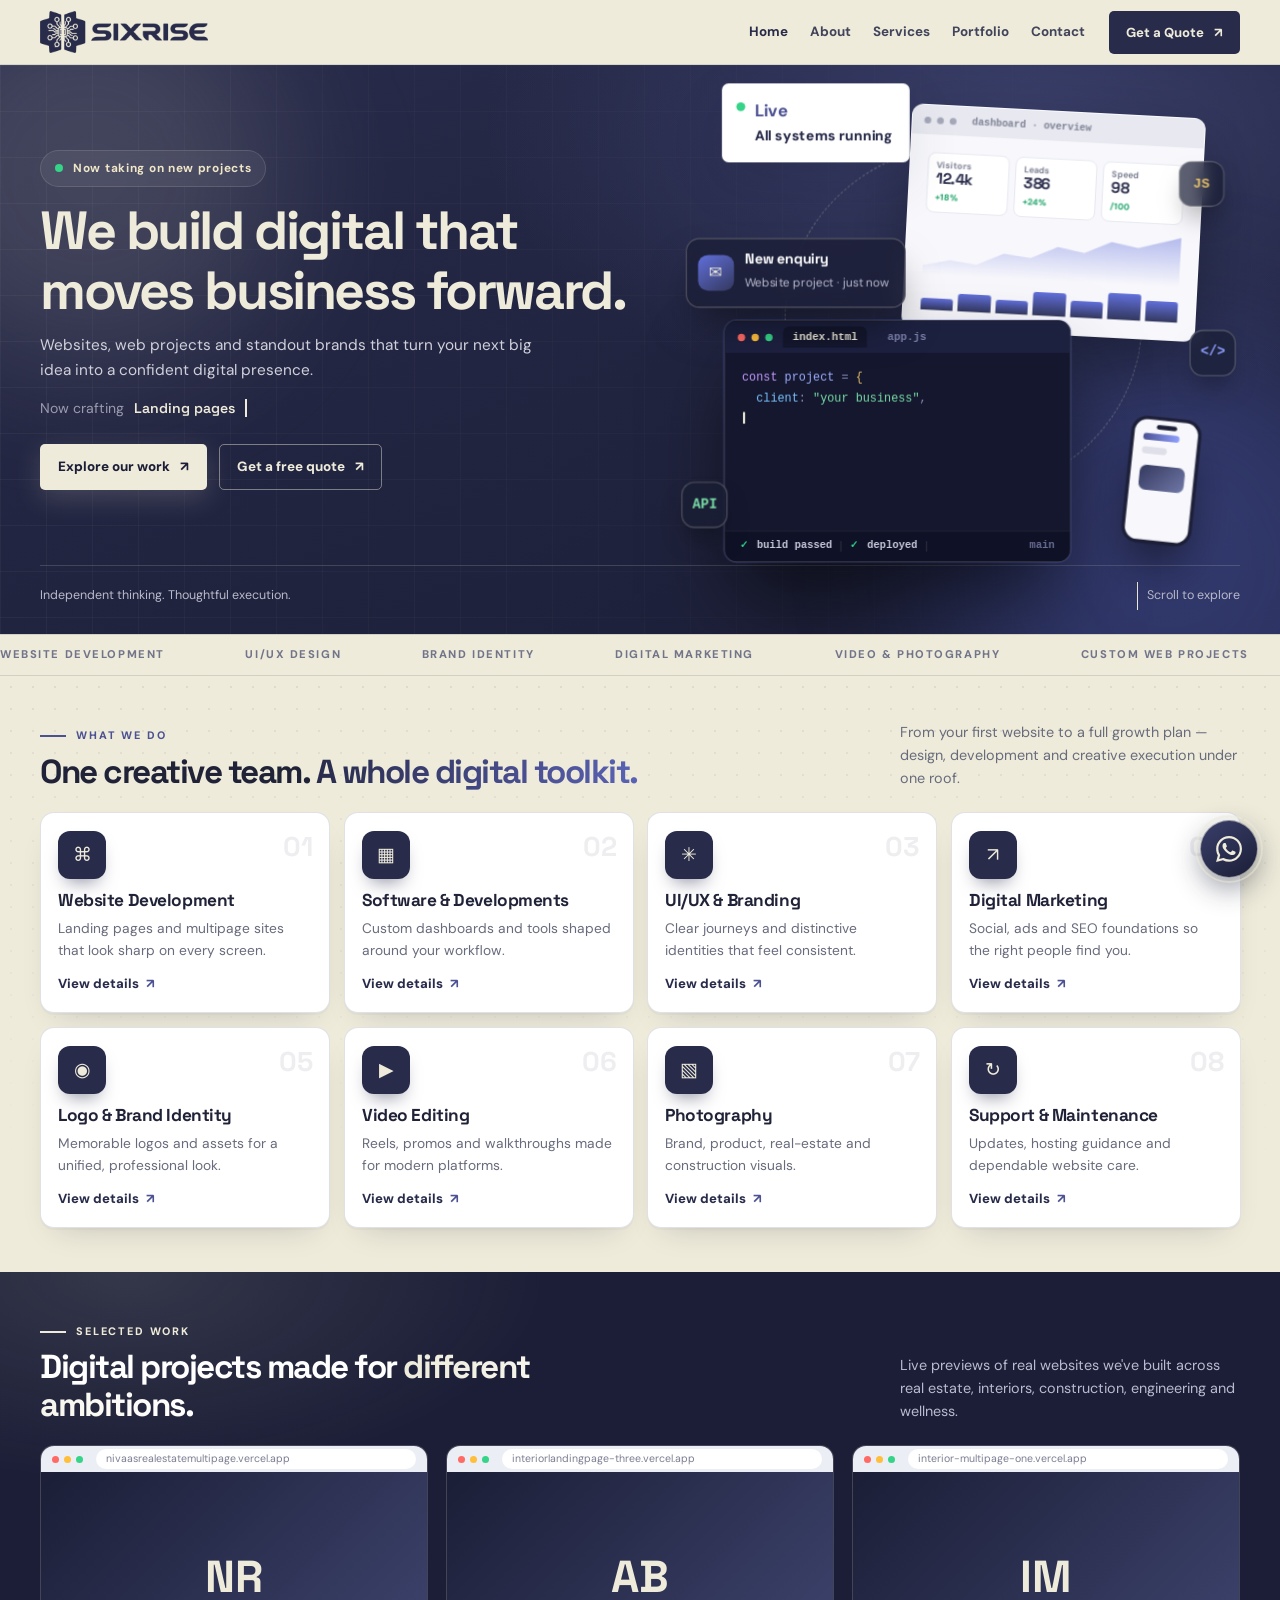
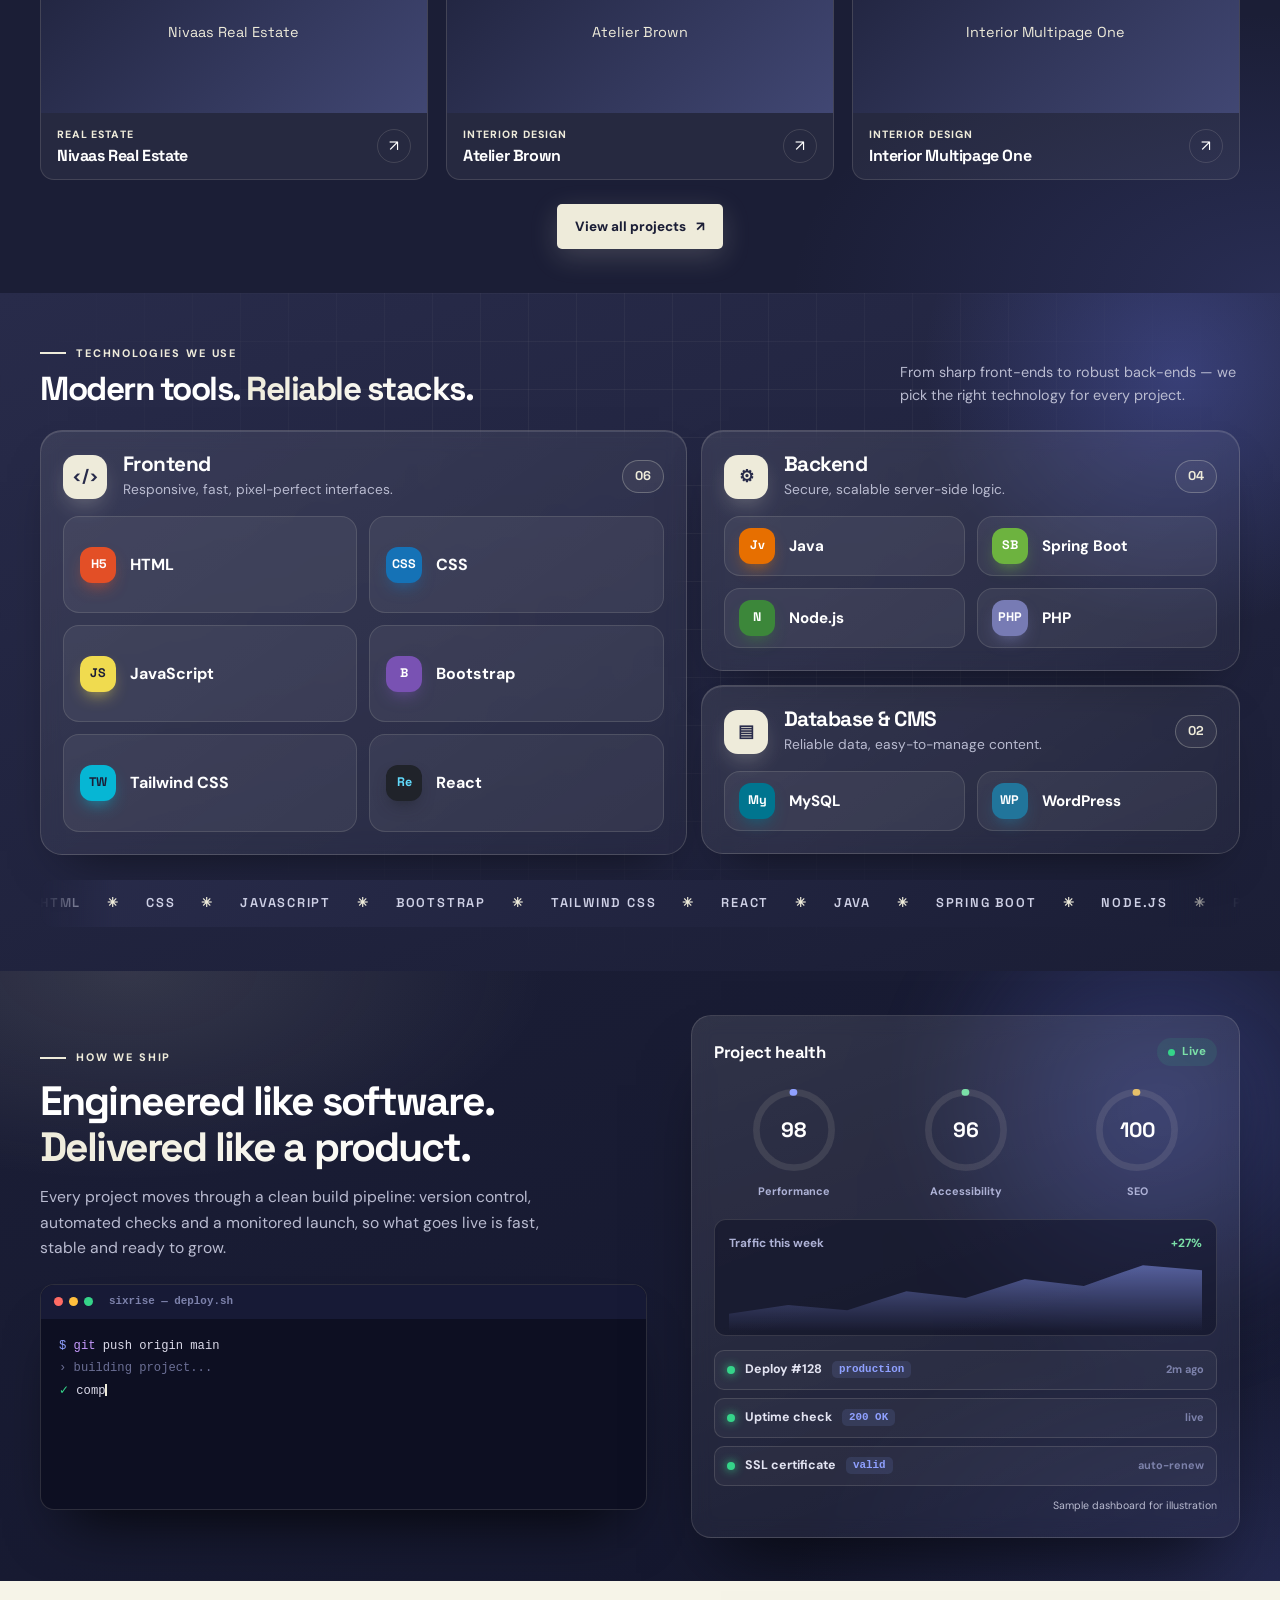
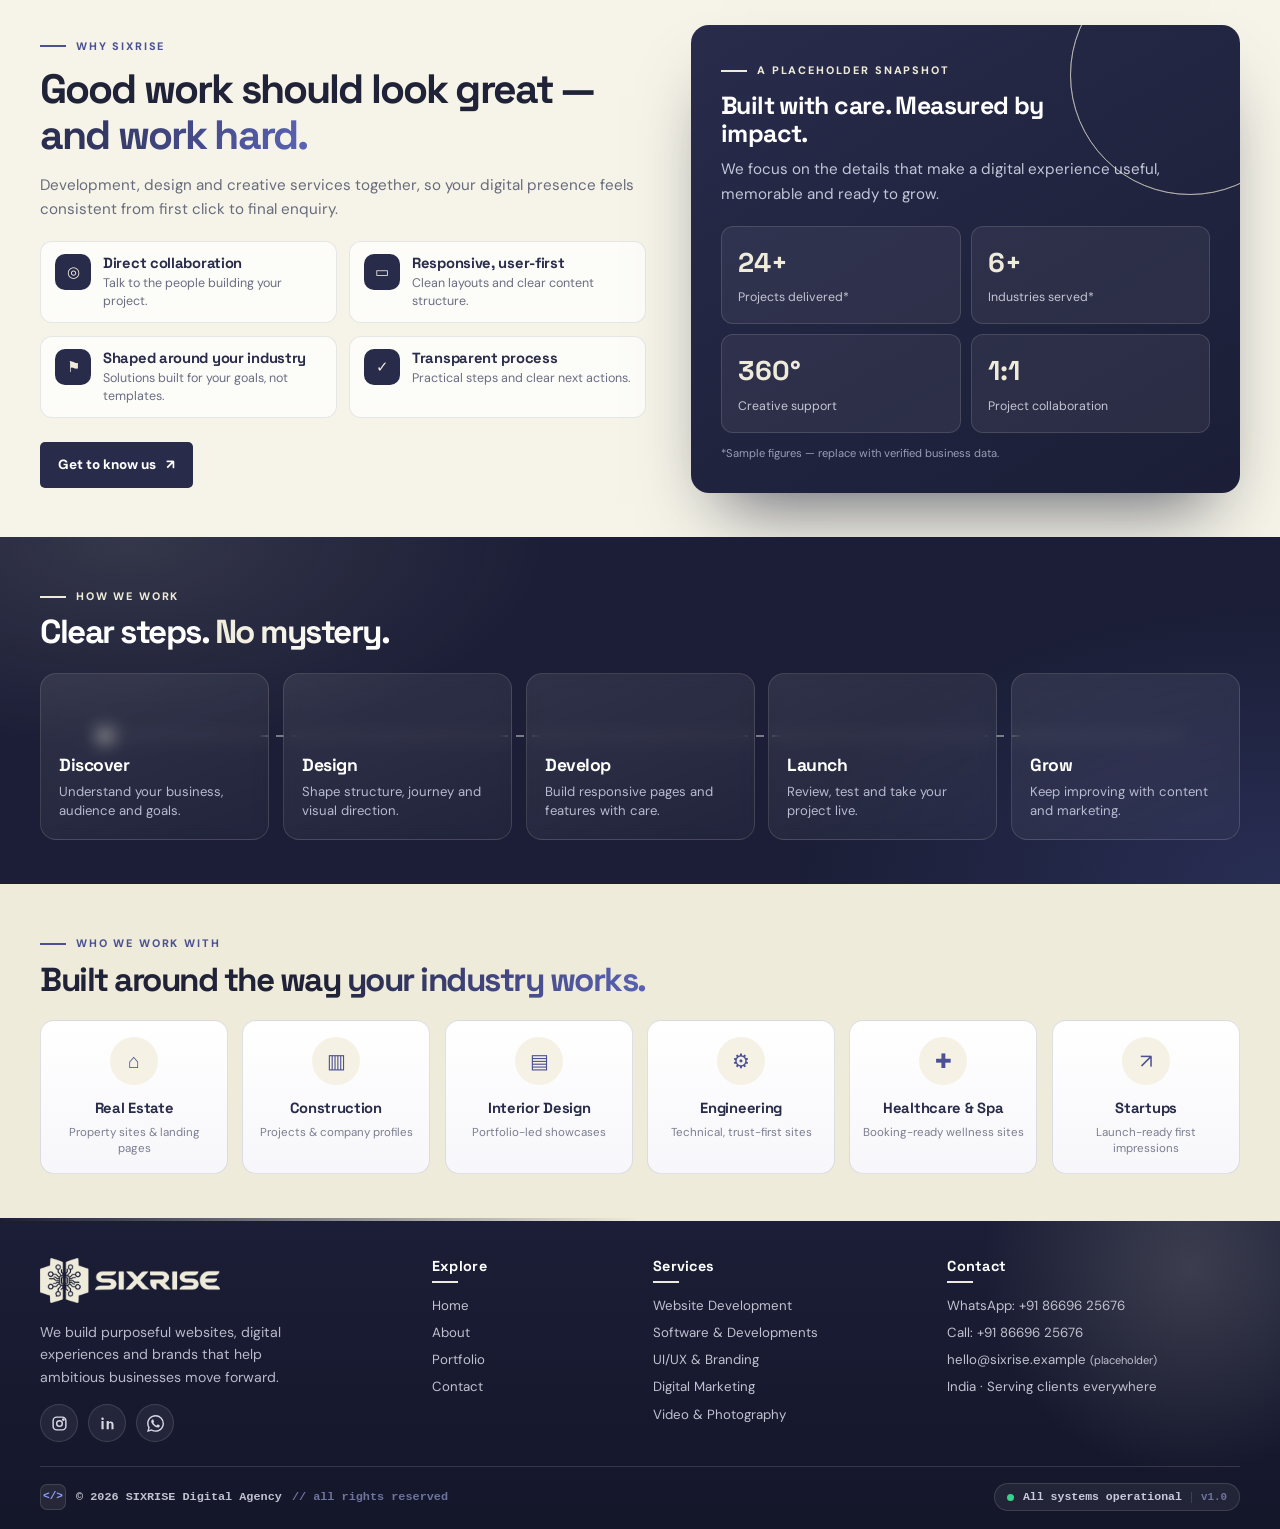
==== index.html @ c2caef2a "first commit" ====
<!doctype html>
<html lang="en">

<head>
    <meta charset="utf-8">
    <meta name="viewport" content="width=device-width, initial-scale=1">
    <meta name="theme-color" content="#282B4A">
    <meta property="og:site_name" content="SIXRISE Digital Agency">
    <meta property="og:type" content="website">
    <link rel="icon" href="assets/images/favicon.ico" sizes="any">
    <link rel="icon" href="assets/images/favicon.svg" type="image/svg+xml">
    <link rel="icon" href="assets/images/favicon-32.png" sizes="32x32" type="image/png">
    <link rel="apple-touch-icon" href="assets/images/apple-touch-icon.png">
    <link rel="preconnect" href="https://fonts.googleapis.com">
    <link rel="preconnect" href="https://fonts.gstatic.com" crossorigin>
    <link
        href="https://fonts.googleapis.com/css2?family=DM+Sans:wght@400;500;600;700;800&family=Space+Grotesk:wght@400;500;600;700&display=swap"
        rel="stylesheet">
    <link rel="stylesheet" href="assets/css/style.css">
    <title>SIXRISE | Digital Agency for Websites & Web Projects</title>
    <meta name="description"
        content="SIXRISE builds professional websites, custom web projects, brand identities and digital experiences for ambitious businesses.">
    <meta property="og:title" content="SIXRISE | Digital Agency for Websites & Web Projects">
    <meta property="og:description"
        content="SIXRISE builds professional websites, custom web projects, brand identities and digital experiences for ambitious businesses.">
    <script
        type="application/ld+json">{"@context":"https://schema.org","@type":"Organization","name":"SIXRISE Digital Agency","description":"Website development, digital products, design and marketing agency","telephone":"+91-86696-25676","url":"https://example.com"}</script>
</head>

<body><a href="#main-content" class="skip-link" style="position:absolute;left:-9999px">Skip to content</a>
    <header class="site-header">
        <div class="container nav-wrap"><a class="brand" href="index.html" aria-label="SIXRISE home"><img
                    src="assets/images/logo-h-dark.png" alt="SIXRISE Digital Agency" width="190" height="48"></a>
            <nav class="nav-links" aria-label="Main navigation"><a href="index.html" data-page="index.html">Home</a><a
                    href="about.html" data-page="about.html">About</a><a href="services.html"
                    data-page="services.html">Services</a><a href="portfolio.html"
                    data-page="portfolio.html">Portfolio</a><a href="contact.html"
                    data-page="contact.html">Contact</a><a class="btn btn-gold nav-cta" href="contact.html">Get a Quote
                    <span>↗</span></a></nav><button class="menu-toggle" aria-label="Open navigation menu"
                aria-expanded="false" aria-controls="mobile-menu"><span></span><span></span><span></span></button>
        </div>
        <div class="mobile-menu" id="mobile-menu" aria-hidden="true">
            <nav aria-label="Mobile navigation"><a href="index.html">Home</a><a href="about.html">About</a><a
                    href="services.html">Services</a><a href="portfolio.html">Portfolio</a><a
                    href="contact.html">Contact</a></nav>
            <div class="mobile-menu-bottom"><a href="tel:+918669625676">+91 86696 25676</a><a class="btn btn-gold"
                    href="contact.html">Get a Quote ↗</a></div>
        </div>
    </header>
    <div class="progress-bar" aria-hidden="true"></div>
    <main id="main-content">
        <section class="hero hero-x">
            <div class="hx-orb hx-orb-1"></div>
            <div class="hx-orb hx-orb-2"></div>
            <div class="container">
                <div class="hero-grid">
                    <div class="hx-copy"><span class="hx-badge reveal"><i></i>Now taking on new projects</span>
                        <h1 class="reveal reveal-delay-1">We build digital that <em>moves</em> business forward.</h1>
                        <p class="hero-copy reveal reveal-delay-2">Websites, web projects and standout brands that turn
                            your next big idea into a confident digital presence.</p>
                        <div class="hx-type reveal reveal-delay-2" aria-live="off"><span>Now crafting</span><b
                                data-rotate="Landing pages|Business websites|Web apps|Brand identities|Marketing creatives"></b><i
                                class="caret"></i></div>
                        <div class="hero-actions reveal reveal-delay-3"><a class="btn btn-gold btn-glow"
                                href="portfolio.html">Explore our work <span>↗</span></a><a class="btn btn-outline"
                                href="contact.html">Get a free quote <span>↗</span></a></div>
                    </div>
                    <div class="hero-visual hx-visual reveal" data-parallax>
                        <div class="hx-stage">
                            <div class="hx-ring"><i></i></div>
                            <div class="hx-card hx-dash" aria-hidden="true">
                                <div class="hx-bar"><i></i><i></i><i></i><span class="hx-tab">dashboard · overview</span></div>
                                <div class="hx-body">
                                    <div class="dash-kpis">
                                        <div><small>Visitors</small><b>12.4k</b><em>+18%</em></div>
                                        <div><small>Leads</small><b>386</b><em>+24%</em></div>
                                        <div><small>Speed</small><b>98</b><em>/100</em></div>
                                    </div>
                                    <svg class="dash-chart" viewBox="0 0 240 70" preserveAspectRatio="none">
                                        <defs><linearGradient id="hxg" x1="0" y1="0" x2="0" y2="1"><stop offset="0" stop-color="#6270dc" stop-opacity=".45"/><stop offset="1" stop-color="#6270dc" stop-opacity="0"/></linearGradient></defs>
                                        <path class="area" d="M0 58 L25 50 L50 54 L75 38 L100 42 L125 26 L150 32 L175 16 L200 22 L240 6 L240 70 L0 70Z" fill="url(#hxg)"/>
                                        <path class="line" d="M0 58 L25 50 L50 54 L75 38 L100 42 L125 26 L150 32 L175 16 L200 22 L240 6" fill="none" stroke="#4b5192" stroke-width="2.2" stroke-linejoin="round" stroke-linecap="round" pathLength="1"/>
                                    </svg>
                                    <div class="dash-bars"><i style="--h:40%"></i><i style="--h:62%"></i><i style="--h:48%"></i><i style="--h:80%"></i><i style="--h:58%"></i><i style="--h:92%"></i><i style="--h:70%"></i></div>
                                </div>
                            </div>
                            <div class="hx-card hx-code" aria-hidden="true">
                                <div class="hx-bar"><i></i><i></i><i></i><span class="hx-tab on">index.html</span><span class="hx-tab">app.js</span></div>
<pre class="hx-pre" data-typer><span class="c-k">const</span> <span class="c-v">project</span> <span class="c-o">=</span> <span class="c-b">{</span>
  <span class="c-p">client</span><span class="c-o">:</span> <span class="c-s">"your business"</span><span class="c-o">,</span>
  <span class="c-p">stack</span><span class="c-o">:</span> <span class="c-b">[</span><span class="c-s">"React"</span><span class="c-o">,</span> <span class="c-s">"Node"</span><span class="c-o">,</span> <span class="c-s">"API"</span><span class="c-b">]</span><span class="c-o">,</span>
  <span class="c-p">goal</span><span class="c-o">:</span> <span class="c-s">"more customers"</span>
<span class="c-b">}</span><span class="c-o">;</span>

<span class="c-k">await</span> <span class="c-f">deploy</span><span class="c-b">(</span><span class="c-v">project</span><span class="c-b">)</span><span class="c-o">;</span> <span class="c-c">// live in days</span></pre>
                                <div class="hx-term"><span class="ok">✓</span> build passed<span class="sep"></span><span class="ok">✓</span> deployed<span class="sep"></span><span class="dim">main</span></div>
                            </div>
                            <div class="float-chip chip-top"><span class="live-dot"></span><strong>Live</strong>All systems running</div>
                            <div class="float-chip chip-bottom"><strong>360°</strong>Digital support</div>
                            <div class="hx-toast" aria-hidden="true"><span class="ico">✉</span><div><strong>New enquiry</strong><small>Website project · just now</small></div></div>
                            <div class="hx-tech t1" aria-hidden="true">JS</div>
                            <div class="hx-tech t2" aria-hidden="true">&lt;/&gt;</div>
                            <div class="hx-tech t3" aria-hidden="true">API</div>
                            <div class="hx-phone" aria-hidden="true"><i></i><div class="ph-l w1"></div><div class="ph-l w2"></div><div class="ph-btn"></div></div>
                        </div>
                    </div>
                </div>
                <div class="hero-foot"><span>Independent thinking. Thoughtful execution.</span><span
                        class="scroll-cue">Scroll to explore</span></div>
            </div>
        </section>
        <div class="marquee">
            <div class="marquee-track"><span>Website development</span><span>UI/UX design</span><span>Brand
                    identity</span><span>Digital marketing</span><span>Video & photography</span><span>Custom web
                    projects</span><span>Website development</span><span>UI/UX design</span><span>Brand
                    identity</span><span>Digital marketing</span><span>Video & photography</span><span>Custom web
                    projects</span></div>
        </div>

        <section class="section sec-compact sec-services">
            <div class="container">
                <div class="sec-head-row reveal">
                    <div><span class="eyebrow">What we do</span>
                        <h2>One creative team. <span class="grad">A whole digital toolkit.</span></h2>
                    </div>
                    <p>From your first website to a full growth plan — design, development and creative execution under
                        one roof.</p>
                </div>
                <div class="svc-grid">
                    <article class="svc-card reveal reveal-delay-0" data-tilt><span class="svc-num">01</span>
                        <div class="svc-icon"><span>⌘</span></div>
                        <h3>Website Development</h3>
                        <p>Landing pages and multipage sites that look sharp on every screen.</p><a class="svc-link"
                            href="service-website-development.html">View details <span>↗</span></a>
                    </article>
                    <article class="svc-card reveal reveal-delay-1" data-tilt><span class="svc-num">02</span>
                        <div class="svc-icon"><span>▦</span></div>
                        <h3>Software & Developments</h3>
                        <p>Custom dashboards and tools shaped around your workflow.</p><a class="svc-link"
                            href="service-software-development.html">View details <span>↗</span></a>
                    </article>
                    <article class="svc-card reveal reveal-delay-2" data-tilt><span class="svc-num">03</span>
                        <div class="svc-icon"><span>✳</span></div>
                        <h3>UI/UX & Branding</h3>
                        <p>Clear journeys and distinctive identities that feel consistent.</p><a class="svc-link"
                            href="service-ui-ux-branding.html">View details <span>↗</span></a>
                    </article>
                    <article class="svc-card reveal reveal-delay-3" data-tilt><span class="svc-num">04</span>
                        <div class="svc-icon"><span>↗</span></div>
                        <h3>Digital Marketing</h3>
                        <p>Social, ads and SEO foundations so the right people find you.</p><a class="svc-link"
                            href="service-digital-marketing.html">View details <span>↗</span></a>
                    </article>
                    <article class="svc-card reveal reveal-delay-0" data-tilt><span class="svc-num">05</span>
                        <div class="svc-icon"><span>◉</span></div>
                        <h3>Logo & Brand Identity</h3>
                        <p>Memorable logos and assets for a unified, professional look.</p><a class="svc-link"
                            href="service-ui-ux-branding.html">View details <span>↗</span></a>
                    </article>
                    <article class="svc-card reveal reveal-delay-1" data-tilt><span class="svc-num">06</span>
                        <div class="svc-icon"><span>▶</span></div>
                        <h3>Video Editing</h3>
                        <p>Reels, promos and walkthroughs made for modern platforms.</p><a class="svc-link"
                            href="service-video-photography.html">View details <span>↗</span></a>
                    </article>
                    <article class="svc-card reveal reveal-delay-2" data-tilt><span class="svc-num">07</span>
                        <div class="svc-icon"><span>▧</span></div>
                        <h3>Photography</h3>
                        <p>Brand, product, real-estate and construction visuals.</p><a class="svc-link"
                            href="service-video-photography.html">View details <span>↗</span></a>
                    </article>
                    <article class="svc-card reveal reveal-delay-3" data-tilt><span class="svc-num">08</span>
                        <div class="svc-icon"><span>↻</span></div>
                        <h3>Support & Maintenance</h3>
                        <p>Updates, hosting guidance and dependable website care.</p><a class="svc-link"
                            href="service-website-care.html">View details <span>↗</span></a>
                    </article>
                </div>
            </div>
        </section>

        <section class="section sec-compact section-dark sec-work">
            <div class="container">
                <div class="sec-head-row reveal">
                    <div><span class="eyebrow">Selected work</span>
                        <h2>Digital projects made for <span class="grad">different ambitions.</span></h2>
                    </div>
                    <p>Live previews of real websites we've built across real estate, interiors, construction,
                        engineering and wellness.</p>
                </div>
                <div class="grid portfolio-grid">
                    <article class="project-card reveal" data-category="Real Estate" data-tilt><a class="project-link"
                            href="https://nivaasrealestatemultipage.vercel.app/" target="_blank" rel="noopener"
                            aria-label="View Nivaas Real Estate live website">
                            <div class="project-bar">
                                <i></i><i></i><i></i><span>nivaasrealestatemultipage.vercel.app</span></div>
                            <div class="project-image" data-preview>
                                <div class="thumb-skeleton"></div>
                                <div class="thumb-fallback"><strong>NR</strong><span>Nivaas Real Estate</span></div><img
                                    src="https://s.wordpress.com/mshots/v1/https%3A%2F%2Fnivaasrealestatemultipage.vercel.app%2F?w=900&h=600"
                                    loading="lazy" alt="" onload="this.classList.add('loaded')"
                                    onerror="this.style.display='none'"><iframe
                                    src="https://nivaasrealestatemultipage.vercel.app/"
                                    title="Live preview: Nivaas Real Estate" loading="lazy" tabindex="-1"
                                    aria-hidden="true" scrolling="no" referrerpolicy="no-referrer"></iframe>
                                <div class="project-overlay"><span>View live site</span>
                                </div>
                            </div>
                        </a>
                        <div class="project-body">
                            <div>
                                <div class="project-meta">Real Estate</div>
                                <h3>Nivaas Real Estate</h3>
                            </div><a class="round-link" href="https://nivaasrealestatemultipage.vercel.app/"
                                target="_blank" rel="noopener" aria-label="Open Nivaas Real Estate">↗</a>
                        </div>
                    </article>
                    <article class="project-card reveal reveal-delay-1" data-category="Interior Design" data-tilt><a
                            class="project-link" href="https://interiorlandingpage-three.vercel.app/" target="_blank"
                            rel="noopener" aria-label="View Atelier Brown live website">
                            <div class="project-bar">
                                <i></i><i></i><i></i><span>interiorlandingpage-three.vercel.app</span></div>
                            <div class="project-image" data-preview>
                                <div class="thumb-skeleton"></div>
                                <div class="thumb-fallback"><strong>AB</strong><span>Atelier Brown</span></div><img
                                    src="https://s.wordpress.com/mshots/v1/https%3A%2F%2Finteriorlandingpage-three.vercel.app%2F?w=900&h=600"
                                    loading="lazy" alt="" onload="this.classList.add('loaded')"
                                    onerror="this.style.display='none'"><iframe
                                    src="https://interiorlandingpage-three.vercel.app/"
                                    title="Live preview: Atelier Brown" loading="lazy" tabindex="-1" aria-hidden="true"
                                    scrolling="no" referrerpolicy="no-referrer"></iframe>
                                <div class="project-overlay"><span>View live site</span>
                                </div>
                            </div>
                        </a>
                        <div class="project-body">
                            <div>
                                <div class="project-meta">Interior Design</div>
                                <h3>Atelier Brown</h3>
                            </div><a class="round-link" href="https://interiorlandingpage-three.vercel.app/"
                                target="_blank" rel="noopener" aria-label="Open Atelier Brown">↗</a>
                        </div>
                    </article>
                    <article class="project-card reveal reveal-delay-2" data-category="Interior Design" data-tilt><a
                            class="project-link" href="https://interior-multipage-one.vercel.app/" target="_blank"
                            rel="noopener" aria-label="View Interior Multipage One live website">
                            <div class="project-bar"><i></i><i></i><i></i><span>interior-multipage-one.vercel.app</span>
                            </div>
                            <div class="project-image" data-preview>
                                <div class="thumb-skeleton"></div>
                                <div class="thumb-fallback"><strong>IM</strong><span>Interior Multipage One</span></div>
                                <img src="https://s.wordpress.com/mshots/v1/https%3A%2F%2Finterior-multipage-one.vercel.app%2F?w=900&h=600"
                                    loading="lazy" alt="" onload="this.classList.add('loaded')"
                                    onerror="this.style.display='none'"><iframe
                                    src="https://interior-multipage-one.vercel.app/"
                                    title="Live preview: Interior Multipage One" loading="lazy" tabindex="-1"
                                    aria-hidden="true" scrolling="no" referrerpolicy="no-referrer"></iframe>
                                <div class="project-overlay"><span>View live site</span>
                                </div>
                            </div>
                        </a>
                        <div class="project-body">
                            <div>
                                <div class="project-meta">Interior Design</div>
                                <h3>Interior Multipage One</h3>
                            </div><a class="round-link" href="https://interior-multipage-one.vercel.app/"
                                target="_blank" rel="noopener" aria-label="Open Interior Multipage One">↗</a>
                        </div>
                    </article>
                </div>
                <div class="center-cta reveal"><a class="btn btn-gold btn-glow" href="portfolio.html">View all projects
                        <span>↗</span></a></div>
            </div>
        </section>

        <section class="section sec-compact sec-tx">
            <div class="container">
                <div class="sec-head-row reveal">
                    <div><span class="eyebrow">Technologies we use</span>
                        <h2>Modern tools. <span class="grad">Reliable stacks.</span></h2>
                    </div>
                    <p>From sharp front-ends to robust back-ends — we pick the right technology for every project.</p>
                </div>
                <div class="tx-grid">
                    <div class="tx-card tx-front reveal reveal-delay-0" data-tilt>
                        <div class="tx-head"><div class="tx-ico">&lt;/&gt;</div><div><h3>Frontend</h3><p>Responsive, fast, pixel-perfect interfaces.</p></div><span class="tx-count">06</span></div>
                        <div class="tx-chips tx-chips-3"><span class="tx-chip" style="--c:#E34F26;--t:#fff"><b>H5</b>HTML</span><span class="tx-chip" style="--c:#1572B6;--t:#fff"><b>CSS</b>CSS</span><span class="tx-chip" style="--c:#F0DB4F;--t:#1B1E36"><b>JS</b>JavaScript</span><span class="tx-chip" style="--c:#7952B3;--t:#fff"><b>B</b>Bootstrap</span><span class="tx-chip" style="--c:#06B6D4;--t:#1B1E36"><b>TW</b>Tailwind CSS</span><span class="tx-chip" style="--c:#20232A;--t:#61DAFB"><b>Re</b>React</span></div>
                    </div>
                    <div class="tx-card reveal reveal-delay-1" data-tilt>
                        <div class="tx-head"><div class="tx-ico">⚙</div><div><h3>Backend</h3><p>Secure, scalable server-side logic.</p></div><span class="tx-count">04</span></div>
                        <div class="tx-chips"><span class="tx-chip" style="--c:#E76F00;--t:#fff"><b>Jv</b>Java</span><span class="tx-chip" style="--c:#6DB33F;--t:#fff"><b>SB</b>Spring Boot</span><span class="tx-chip" style="--c:#3C873A;--t:#fff"><b>N</b>Node.js</span><span class="tx-chip" style="--c:#777BB4;--t:#fff"><b>PHP</b>PHP</span></div>
                    </div>
                    <div class="tx-card reveal reveal-delay-2" data-tilt>
                        <div class="tx-head"><div class="tx-ico">▤</div><div><h3>Database &amp; CMS</h3><p>Reliable data, easy-to-manage content.</p></div><span class="tx-count">02</span></div>
                        <div class="tx-chips"><span class="tx-chip" style="--c:#00758F;--t:#fff"><b>My</b>MySQL</span><span class="tx-chip" style="--c:#21759B;--t:#fff"><b>WP</b>WordPress</span></div>
                    </div>
                </div>
                <div class="tech-strip reveal" aria-hidden="true">
                    <div class="tech-strip-track"><span>HTML</span><span>CSS</span><span>JavaScript</span><span>Bootstrap</span><span>Tailwind CSS</span><span>React</span><span>Java</span><span>Spring Boot</span><span>Node.js</span><span>PHP</span><span>MySQL</span><span>WordPress</span><span>HTML</span><span>CSS</span><span>JavaScript</span><span>Bootstrap</span><span>Tailwind CSS</span><span>React</span><span>Java</span><span>Spring Boot</span><span>Node.js</span><span>PHP</span><span>MySQL</span><span>WordPress</span><span class="tech-more">+ and more</span></div>
                </div>
            </div>
        </section>


        <section class="section sec-compact section-dark sec-ship">
            <div class="ship-glow"></div>
            <div class="container">
                <div class="ship-grid">
                    <div class="ship-left">
                        <div class="reveal"><span class="eyebrow">How we ship</span>
                            <h2>Engineered like software. <span class="grad">Delivered like a product.</span></h2>
                            <p>Every project moves through a clean build pipeline: version control, automated checks and a monitored launch, so what goes live is fast, stable and ready to grow.</p></div>
                        <div class="term reveal reveal-delay-1" aria-hidden="true">
                            <div class="term-bar"><i></i><i></i><i></i><span>sixrise — deploy.sh</span></div>
<pre class="term-pre" data-typer><span class="t-p">$</span> <span class="t-c">git</span> push origin main
<span class="t-d">› building project...</span>
<span class="t-ok">✓</span> compiled in 4.2s
<span class="t-ok">✓</span> 48 checks passed
<span class="t-ok">✓</span> performance audit 98/100
<span class="t-p">$</span> <span class="t-c">sixrise</span> deploy --prod
<span class="t-ok">✓</span> live: <span class="t-u">your-business.com</span></pre>
                        </div>
                    </div>
                    <div class="ship-dash reveal reveal-delay-2" data-tilt aria-label="Sample project health dashboard">
                        <div class="sd-head"><strong>Project health</strong><span class="sd-live"><i></i>Live</span></div>
                        <div class="sd-rings">
                            <div class="sd-ring" style="--v:98"><svg viewBox="0 0 44 44"><circle class="bg" cx="22" cy="22" r="18"/><circle class="fg" cx="22" cy="22" r="18" pathLength="100"/></svg><b>98</b><small>Performance</small></div>
                            <div class="sd-ring" style="--v:96"><svg viewBox="0 0 44 44"><circle class="bg" cx="22" cy="22" r="18"/><circle class="fg" cx="22" cy="22" r="18" pathLength="100"/></svg><b>96</b><small>Accessibility</small></div>
                            <div class="sd-ring" style="--v:100"><svg viewBox="0 0 44 44"><circle class="bg" cx="22" cy="22" r="18"/><circle class="fg" cx="22" cy="22" r="18" pathLength="100"/></svg><b>100</b><small>SEO</small></div>
                        </div>
                        <div class="sd-chart">
                            <div class="sd-row"><span>Traffic this week</span><em>+27%</em></div>
                            <svg viewBox="0 0 320 90" preserveAspectRatio="none"><defs><linearGradient id="sdg" x1="0" y1="0" x2="0" y2="1"><stop offset="0" stop-color="#8fa0ff" stop-opacity=".5"/><stop offset="1" stop-color="#8fa0ff" stop-opacity="0"/></linearGradient></defs><path d="M0 70 L40 60 L80 66 L120 44 L160 52 L200 30 L240 38 L280 14 L320 20 L320 90 L0 90Z" fill="url(#sdg)"/><path class="sd-line" d="M0 70 L40 60 L80 66 L120 44 L160 52 L200 30 L240 38 L280 14 L320 20" fill="none" stroke="#c9d1ff" stroke-width="2.4" stroke-linejoin="round" stroke-linecap="round" pathLength="1"/></svg>
                        </div>
                        <ul class="sd-log">
                            <li><span class="ok"></span>Deploy #128 <em>production</em><small>2m ago</small></li>
                            <li><span class="ok"></span>Uptime check <em>200 OK</em><small>live</small></li>
                            <li><span class="ok"></span>SSL certificate <em>valid</em><small>auto-renew</small></li>
                        </ul>
                        <p class="sd-note">Sample dashboard for illustration</p>
                    </div>
                </div>
            </div>
        </section>

        <section class="section sec-compact section-cream sec-why">
            <div class="container why-grid">
                <div class="reveal"><span class="eyebrow">Why SIXRISE</span>
                    <h2>Good work should look great — <span class="grad">and work hard.</span></h2>
                    <p>Development, design and creative services together, so your digital presence feels consistent
                        from first click to final enquiry.</p>
                    <div class="why-list">
                        <div class="why-item" data-tilt>
                            <div class="why-ico">◎</div>
                            <div><strong>Direct collaboration</strong><span>Talk to the people building your
                                    project.</span></div>
                        </div>
                        <div class="why-item" data-tilt>
                            <div class="why-ico">▭</div>
                            <div><strong>Responsive, user-first</strong><span>Clean layouts and clear content
                                    structure.</span></div>
                        </div>
                        <div class="why-item" data-tilt>
                            <div class="why-ico">⚑</div>
                            <div><strong>Shaped around your industry</strong><span>Solutions built for your goals, not
                                    templates.</span></div>
                        </div>
                        <div class="why-item" data-tilt>
                            <div class="why-ico">✓</div>
                            <div><strong>Transparent process</strong><span>Practical steps and clear next
                                    actions.</span></div>
                        </div>
                    </div><a class="btn btn-dark" href="about.html">Get to know us <span>↗</span></a>
                </div>
                <div class="why-panel reveal reveal-delay-1" data-tilt>
                    <div class="why-rings"><i></i><i></i><i></i></div><span class="eyebrow">A placeholder
                        snapshot</span>
                    <h3>Built with care. Measured by impact.</h3>
                    <p>We focus on the details that make a digital experience useful, memorable and ready to grow.</p>
                    <div class="stats-grid">
                        <div class="stat"><strong><span data-count="25">25</span>+</strong><span>Projects
                                delivered*</span></div>
                        <div class="stat"><strong><span data-count="6">6</span>+</strong><span>Industries served*</span>
                        </div>
                        <div class="stat"><strong>360°</strong><span>Creative support</span></div>
                        <div class="stat"><strong>1:1</strong><span>Project collaboration</span></div>
                    </div><small>*Sample figures — replace with verified business data.</small>
                </div>
            </div>
        </section>

        <section class="section sec-compact section-dark sec-how">
            <div class="container">
                <div class="sec-head-row reveal">
                    <div><span class="eyebrow">How we work</span>
                        <h2>Clear steps. <span class="grad">No mystery.</span></h2>
                    </div>
                </div>
                <div class="steps-wrap">
                    <div class="steps-line" aria-hidden="true"><i></i></div>
                    <div class="steps-grid">
                        <div class="step-card reveal reveal-delay-0" data-tilt><span class="step-bignum">01</span>
                            <div class="step-icon">◎</div>
                            <h3>Discover</h3>
                            <p>Understand your business, audience and goals.</p>
                        </div>
                        <div class="step-card reveal reveal-delay-1" data-tilt><span class="step-bignum">02</span>
                            <div class="step-icon">✎</div>
                            <h3>Design</h3>
                            <p>Shape structure, journey and visual direction.</p>
                        </div>
                        <div class="step-card reveal reveal-delay-2" data-tilt><span class="step-bignum">03</span>
                            <div class="step-icon">⌘</div>
                            <h3>Develop</h3>
                            <p>Build responsive pages and features with care.</p>
                        </div>
                        <div class="step-card reveal reveal-delay-3" data-tilt><span class="step-bignum">04</span>
                            <div class="step-icon">✦</div>
                            <h3>Launch</h3>
                            <p>Review, test and take your project live.</p>
                        </div>
                        <div class="step-card reveal reveal-delay-0" data-tilt><span class="step-bignum">05</span>
                            <div class="step-icon">↗</div>
                            <h3>Grow</h3>
                            <p>Keep improving with content and marketing.</p>
                        </div>
                    </div>
                </div>
            </div>
        </section>

        <section class="section sec-compact sec-who">
            <div class="container">
                <div class="sec-head-row reveal">
                    <div><span class="eyebrow">Who we work with</span>
                        <h2>Built around the way <span class="grad">your industry works.</span></h2>
                    </div>
                </div>
                <div class="ind-grid">
                    <div class="ind-card reveal reveal-delay-0" data-tilt>
                        <div class="ind-icon">⌂</div><strong>Real Estate</strong><span>Property sites & landing
                            pages</span>
                    </div>
                    <div class="ind-card reveal reveal-delay-1" data-tilt>
                        <div class="ind-icon">▥</div><strong>Construction</strong><span>Projects & company
                            profiles</span>
                    </div>
                    <div class="ind-card reveal reveal-delay-2" data-tilt>
                        <div class="ind-icon">▤</div><strong>Interior Design</strong><span>Portfolio-led
                            showcases</span>
                    </div>
                    <div class="ind-card reveal reveal-delay-0" data-tilt>
                        <div class="ind-icon">⚙</div><strong>Engineering</strong><span>Technical, trust-first
                            sites</span>
                    </div>
                    <div class="ind-card reveal reveal-delay-1" data-tilt>
                        <div class="ind-icon">✚</div><strong>Healthcare & Spa</strong><span>Booking-ready wellness
                            sites</span>
                    </div>
                    <div class="ind-card reveal reveal-delay-2" data-tilt>
                        <div class="ind-icon">↗</div><strong>Startups</strong><span>Launch-ready first
                            impressions</span>
                    </div>
                </div>
            </div>
        </section>
    </main>
    <footer class="site-footer"><span class="foot-line"></span>
        <div class="foot-orb"></div>
        <div class="container">
            <div class="footer-grid">
                <div class="footer-brand"><a href="index.html"><img src="assets/images/logo-h-light.png" alt="SIXRISE" width="190" height="48"></a>
                    <p>We build purposeful websites, digital experiences and brands that help ambitious businesses move
                        forward.</p>
                    <div class="social-links"><a class="soc" href="https://www.instagram.com/sixrise__/" target="_blank"
                            rel="noopener" aria-label="Instagram"><svg viewBox="0 0 24 24" fill="none"
                                stroke="currentColor" stroke-width="2">
                                <rect x="3" y="3" width="18" height="18" rx="5" />
                                <circle cx="12" cy="12" r="4" />
                                <circle cx="17.5" cy="6.5" r="1" fill="currentColor" />
                            </svg></a><a class="soc" href="https://www.linkedin.com/" target="_blank" rel="noopener"
                            aria-label="LinkedIn"><svg viewBox="0 0 24 24" fill="currentColor">
                                <path
                                    d="M6.5 8.5h-3V20h3V8.5zM5 3.5A1.75 1.75 0 105 7a1.75 1.75 0 000-3.5zM20.5 20v-6.3c0-3-1.6-4.4-3.8-4.4-1.7 0-2.5.9-2.9 1.6V8.5h-3V20h3v-6.1c0-1.6.8-2.5 2.1-2.5s1.7.9 1.7 2.5V20h2.9z" />
                            </svg></a><a class="soc" href="https://wa.me/918669625676" target="_blank" rel="noopener"
                            aria-label="WhatsApp"><svg viewBox="0 0 24 24" fill="currentColor">
                                <path
                                    d="M17.472 14.382c-.297-.149-1.758-.867-2.03-.967-.273-.099-.471-.148-.67.15-.197.297-.767.966-.94 1.164-.173.199-.347.223-.644.075-.297-.15-1.255-.463-2.39-1.475-.883-.788-1.48-1.761-1.653-2.059-.173-.297-.018-.458.13-.606.134-.133.298-.347.446-.52.149-.174.198-.298.298-.497.099-.198.05-.371-.025-.52-.075-.149-.669-1.612-.916-2.207-.242-.579-.487-.5-.669-.51-.173-.008-.371-.01-.57-.01-.198 0-.52.074-.792.372-.272.297-1.04 1.016-1.04 2.479 0 1.462 1.065 2.875 1.213 3.074.149.198 2.096 3.2 5.077 4.487.709.306 1.262.489 1.694.625.712.227 1.36.195 1.871.118.571-.085 1.758-.719 2.006-1.413.248-.694.248-1.289.173-1.413-.074-.124-.272-.198-.57-.347m-5.421 7.403h-.004a9.87 9.87 0 01-5.031-1.378l-.361-.214-3.741.982.998-3.648-.235-.374a9.86 9.86 0 01-1.51-5.26c.001-5.45 4.436-9.884 9.888-9.884 2.64 0 5.122 1.03 6.988 2.898a9.825 9.825 0 012.893 6.994c-.003 5.45-4.437 9.884-9.885 9.884m8.413-18.297A11.815 11.815 0 0012.05 0C5.495 0 .16 5.335.157 11.892c0 2.096.547 4.142 1.588 5.945L.057 24l6.305-1.654a11.882 11.882 0 005.683 1.448h.005c6.554 0 11.89-5.335 11.893-11.893a11.821 11.821 0 00-3.48-8.413Z" />
                            </svg></a></div>
                </div>
                <div class="footer-col">
                    <h3>Explore</h3><a href="index.html">Home</a><a href="about.html">About</a><a
                        href="portfolio.html">Portfolio</a><a href="contact.html">Contact</a>
                </div>
                <div class="footer-col">
                    <h3>Services</h3><a href="service-website-development.html">Website Development</a><a
                        href="service-software-development.html">Software & Developments</a><a href="service-ui-ux-branding.html">UI/UX
                        &amp; Branding</a><a href="service-digital-marketing.html">Digital Marketing</a><a
                        href="service-video-photography.html">Video &amp; Photography</a>
                </div>
                <div class="footer-col contact-col">
                    <h3>Contact</h3><a href="https://wa.me/918669625676" target="_blank" rel="noopener">WhatsApp: +91 86696 25676</a><a href="tel:+918669625676">Call: +91 86696 25676</a><a
                        href="mailto:hello@sixrise.example">hello@sixrise.example
                        <small>(placeholder)</small></a><span>India · Serving clients everywhere</span>
                </div>
            </div>
            <div class="footer-bottom"><span class="ft-copy"><b>&lt;/&gt;</b><span>© <span data-year></span> SIXRISE Digital Agency</span><em>// all rights reserved</em></span><span class="ft-status"><i></i>All systems operational<small>v1.0</small></span><button class="to-top"
                    type="button" aria-label="Back to top">↑</button></div>
        </div>
    </footer><a class="whatsapp-float" href="https://wa.me/918669625676" target="_blank" rel="noopener"
        aria-label="Chat with SIXRISE on WhatsApp"><svg viewBox="0 0 24 24" aria-hidden="true">
            <path
                d="M17.472 14.382c-.297-.149-1.758-.867-2.03-.967-.273-.099-.471-.148-.67.15-.197.297-.767.966-.94 1.164-.173.199-.347.223-.644.075-.297-.15-1.255-.463-2.39-1.475-.883-.788-1.48-1.761-1.653-2.059-.173-.297-.018-.458.13-.606.134-.133.298-.347.446-.52.149-.174.198-.298.298-.497.099-.198.05-.371-.025-.52-.075-.149-.669-1.612-.916-2.207-.242-.579-.487-.5-.669-.51-.173-.008-.371-.01-.57-.01-.198 0-.52.074-.792.372-.272.297-1.04 1.016-1.04 2.479 0 1.462 1.065 2.875 1.213 3.074.149.198 2.096 3.2 5.077 4.487.709.306 1.262.489 1.694.625.712.227 1.36.195 1.871.118.571-.085 1.758-.719 2.006-1.413.248-.694.248-1.289.173-1.413-.074-.124-.272-.198-.57-.347m-5.421 7.403h-.004a9.87 9.87 0 01-5.031-1.378l-.361-.214-3.741.982.998-3.648-.235-.374a9.86 9.86 0 01-1.51-5.26c.001-5.45 4.436-9.884 9.888-9.884 2.64 0 5.122 1.03 6.988 2.898a9.825 9.825 0 012.893 6.994c-.003 5.45-4.437 9.884-9.885 9.884m8.413-18.297A11.815 11.815 0 0012.05 0C5.495 0 .16 5.335.157 11.892c0 2.096.547 4.142 1.588 5.945L.057 24l6.305-1.654a11.882 11.882 0 005.683 1.448h.005c6.554 0 11.89-5.335 11.893-11.893a11.821 11.821 0 00-3.48-8.413Z" />
        </svg></a>
    <script src="assets/js/main.js"></script>
</body>

</html>
---- assets/css/style.css ----
:root{--navy:#282B4A;--navy-deep:#1B1E36;--navy-light:#3A3F6B;--cream:#EEEBDA;--gold:#EEEBDA;--white:#fff;--ink:#202238;--muted:#686b7c;--line:rgba(40,43,74,.14);--radius:10px;--shadow:0 18px 48px rgba(27,30,54,.12);--display:"Space Grotesk",Arial,sans-serif;--body:"DM Sans",Arial,sans-serif}
*{box-sizing:border-box}html{scroll-behavior:smooth;scroll-padding-top:88px}body{margin:0;font-family:var(--body);color:var(--ink);background:#fff;line-height:1.65;overflow-x:hidden}body.menu-open{overflow:hidden}a{color:inherit;text-decoration:none}img{max-width:100%;display:block}button,input,select,textarea{font:inherit}button,a{-webkit-tap-highlight-color:transparent}a:focus-visible,button:focus-visible,input:focus-visible,select:focus-visible,textarea:focus-visible{outline:3px solid var(--gold);outline-offset:3px}.container{width:min(1160px,calc(100% - 44px));margin-inline:auto}.section{padding:86px 0}.section-cream{background:var(--cream)}.section-tint{background:#f5f5f9}.eyebrow{display:inline-flex;align-items:center;gap:10px;color:#4b5192;text-transform:uppercase;font-size:.73rem;letter-spacing:.17em;font-weight:800}.eyebrow:before{content:"";width:26px;height:2px;background:var(--gold)}h1,h2,h3,h4{font-family:var(--display);line-height:1.12;letter-spacing:-.045em;margin:0 0 18px}h1{font-size:clamp(2.8rem,6vw,5.5rem)}h2{font-size:clamp(2rem,4vw,3.4rem)}h3{font-size:1.35rem;letter-spacing:-.025em}p{margin:0 0 16px;color:var(--muted)}.section-head{max-width:700px;margin-bottom:36px}.section-head p{max-width:620px}.btn{display:inline-flex;align-items:center;justify-content:center;gap:10px;border:1px solid transparent;border-radius:5px;padding:13px 19px;font-weight:800;font-size:.88rem;transition:transform .25s,background .25s,color .25s,border-color .25s;cursor:pointer}.btn:hover{transform:translateY(-3px)}.btn-gold{background:var(--gold);color:var(--navy-deep)}.btn-gold:hover{background:#EEEBDA}.btn-outline{border-color:rgba(238,235,218,.45);color:var(--cream)}.btn-outline:hover{border-color:var(--gold);color:var(--gold)}.btn-dark{background:var(--navy);color:white}.btn-dark:hover{background:var(--navy-light)}.text-link{display:inline-flex;gap:9px;align-items:center;font-weight:800;font-size:.9rem;color:var(--navy)}.text-link span{color:#4b5192;transition:transform .2s}.text-link:hover span{transform:translateX(5px)}.site-header{position:sticky;top:0;z-index:100;background:rgba(255,255,255,.97);border-bottom:1px solid var(--line)}.nav-wrap{height:78px;display:flex;align-items:center;justify-content:space-between;gap:22px}.brand img{width:174px;height:auto}.nav-links{display:flex;align-items:center;gap:27px}.nav-links a:not(.btn){font-size:.88rem;font-weight:700;color:#41445b;position:relative;padding:8px 0}.nav-links a:not(.btn):after{content:"";position:absolute;left:0;bottom:0;width:0;height:2px;background:var(--gold);transition:width .25s}.nav-links a:hover:after,.nav-links a.active:after{width:100%}.nav-links a.active{color:var(--navy)}.nav-cta{margin-left:2px}.menu-toggle{display:none;background:transparent;border:0;width:44px;height:44px;padding:10px;z-index:120;cursor:pointer}.menu-toggle span{display:block;height:2px;background:var(--navy);margin:6px 0;transition:transform .25s,opacity .2s}.menu-toggle[aria-expanded=true] span:first-child{transform:translateY(8px) rotate(45deg)}.menu-toggle[aria-expanded=true] span:nth-child(2){opacity:0}.menu-toggle[aria-expanded=true] span:last-child{transform:translateY(-8px) rotate(-45deg)}.mobile-menu{display:none}.hero{background:var(--navy);color:var(--cream);position:relative;overflow:hidden;padding:86px 0 74px;isolation:isolate}.hero:before{content:"";position:absolute;inset:0;z-index:-1;background-image:linear-gradient(rgba(238,235,218,.045) 1px,transparent 1px),linear-gradient(90deg,rgba(238,235,218,.045) 1px,transparent 1px);background-size:46px 46px;mask-image:linear-gradient(90deg,black,transparent 95%)}.hero:after{content:"";position:absolute;z-index:-1;width:540px;height:540px;right:-120px;top:-190px;border:1px solid rgba(238,235,218,.22);box-shadow:0 0 0 55px rgba(238,235,218,.025),0 0 0 110px rgba(238,235,218,.02);border-radius:50%}.hero-grid{display:grid;grid-template-columns:1.05fr .95fr;align-items:center;gap:54px}.hero .eyebrow{color:#EEEBDA}.hero h1{max-width:760px;margin:20px 0 22px}.hero h1 em{font-style:normal;color:var(--gold)}.hero-copy{font-size:1.08rem;max-width:570px;color:#d0d0dc}.hero-actions{display:flex;flex-wrap:wrap;gap:12px;margin:30px 0 25px}.trust-row{display:flex;gap:10px;flex-wrap:wrap}.trust-chip{font-size:.75rem;color:#d9d9e3;border:1px solid rgba(238,235,218,.18);padding:7px 10px;border-radius:4px}.hero-visual{position:relative;min-height:410px;display:grid;place-items:center}.browser-card{width:min(100%,450px);background:#f8f8fc;border:1px solid rgba(255,255,255,.2);border-radius:10px;box-shadow:0 30px 90px rgba(0,0,0,.28);overflow:hidden;transform:rotate(1deg);animation:float 6s ease-in-out infinite}.browser-top{height:39px;background:#e8e9f0;display:flex;align-items:center;gap:6px;padding:0 13px}.browser-top i{width:7px;height:7px;border-radius:50%;background:#a4a7b8}.browser-url{margin-left:10px;background:white;border-radius:4px;height:17px;flex:1}.browser-content{padding:28px;color:var(--navy)}.mock-kicker{font-size:.62rem;color:#4b5192;letter-spacing:.14em;font-weight:800}.mock-title{font-family:var(--display);font-size:2rem;line-height:1.08;letter-spacing:-.05em;margin:9px 0 12px;font-weight:700}.mock-lines{display:grid;gap:6px;margin:15px 0}.mock-lines i{height:5px;background:#dedfe8;border-radius:2px}.mock-lines i:nth-child(2){width:82%}.mock-lines i:nth-child(3){width:62%}.mock-bottom{display:grid;grid-template-columns:1.1fr .9fr;gap:10px;margin-top:20px}.mock-panel{height:90px;background:#e9eaf2;border-radius:5px;position:relative;overflow:hidden}.mock-panel:first-child{background:linear-gradient(135deg,#34395f,#7078a6)}.mock-panel:first-child:after{content:"";position:absolute;width:65px;height:65px;border:1px solid rgba(255,255,255,.5);right:15px;top:15px;transform:rotate(35deg)}.float-chip{position:absolute;background:white;color:var(--navy);box-shadow:var(--shadow);border-radius:6px;padding:13px 16px;font-size:.78rem;font-weight:800;animation:float 5s ease-in-out infinite}.float-chip strong{display:block;color:#4b5192;font-size:1.1rem}.chip-top{top:35px;right:-10px}.chip-bottom{bottom:36px;left:-10px;animation-delay:-2s}.hero-foot{display:flex;justify-content:space-between;align-items:center;margin-top:50px;padding-top:20px;border-top:1px solid rgba(238,235,218,.17);color:#b9bacb;font-size:.78rem}.scroll-cue{display:flex;gap:9px;align-items:center}.scroll-cue:before{content:"";height:28px;width:1px;background:var(--gold)}.marquee{overflow:hidden;border-block:1px solid var(--line);padding:17px 0;background:white}.marquee-track{display:flex;width:max-content;gap:35px;animation:marquee 30s linear infinite}.marquee span{font-size:.78rem;text-transform:uppercase;letter-spacing:.14em;font-weight:800;color:#72758a;white-space:nowrap}.marquee span:after{content:"✳";margin-left:35px;color:var(--gold)}.grid{display:grid;gap:18px}.services-grid{grid-template-columns:repeat(4,1fr)}.service-card{padding:25px 23px;border:1px solid var(--line);background:#fff;border-radius:7px;position:relative;overflow:hidden;transition:transform .25s,box-shadow .25s,border-color .25s}.service-card:hover{transform:translateY(-6px);box-shadow:var(--shadow);border-color:rgba(238,235,218,.65)}.service-icon{width:43px;height:43px;display:grid;place-items:center;background:#f5f1e4;color:var(--navy);font-size:1.1rem;border-radius:6px;margin-bottom:22px}.service-card p{font-size:.9rem;min-height:70px}.service-card .text-link{margin-top:6px}.portfolio-grid{grid-template-columns:repeat(3,1fr)}.project-card{border:1px solid var(--line);border-radius:7px;overflow:hidden;background:#fff;transition:transform .3s,box-shadow .3s}.project-card:hover{transform:translateY(-5px);box-shadow:var(--shadow)}.project-image{position:relative;aspect-ratio:3/2;background:linear-gradient(135deg,#1b1e36,#414773);overflow:hidden}.project-image img{width:100%;height:100%;object-fit:cover;object-position:top;transition:transform .65s}.project-card:hover .project-image img{transform:scale(1.045)}.project-image:after{content:"";position:absolute;inset:0;background:linear-gradient(0deg,rgba(27,30,54,.62),transparent 58%);pointer-events:none}.project-overlay{position:absolute;z-index:2;inset:0;display:flex;align-items:flex-end;justify-content:space-between;padding:17px;color:white;opacity:0;transition:opacity .25s}.project-card:hover .project-overlay{opacity:1}.project-overlay span{font-size:.8rem;font-weight:800}.project-body{padding:18px 19px 20px}.project-meta{font-size:.7rem;letter-spacing:.1em;text-transform:uppercase;color:#4b5192;font-weight:800;margin-bottom:7px}.project-body h3{font-size:1.12rem;margin:0 0 12px}.project-actions{display:flex;align-items:center;justify-content:space-between}.project-actions .text-link{font-size:.82rem}.category-tag{font-size:.72rem;color:#777a8d}.split{display:grid;grid-template-columns:1fr 1fr;gap:56px;align-items:center}.feature-panel{background:var(--navy);color:var(--cream);padding:35px;border-radius:8px;position:relative;overflow:hidden}.feature-panel:after{content:"";position:absolute;right:-30px;bottom:-70px;width:220px;height:220px;border:1px solid rgba(238,235,218,.4);border-radius:50%;box-shadow:0 0 0 30px rgba(238,235,218,.04),0 0 0 60px rgba(238,235,218,.03)}.feature-panel h3{font-size:1.7rem;max-width:340px}.feature-panel p{color:#c9cad7}.check-list{list-style:none;padding:0;margin:22px 0;display:grid;gap:13px}.check-list li{display:flex;gap:11px;align-items:flex-start;color:#45485e}.check-list li:before{content:"✓";color:#4b5192;font-weight:900}.feature-panel .check-list li{color:#e0e0e9}.stats-grid{display:grid;grid-template-columns:repeat(4,1fr);border:1px solid rgba(238,235,218,.17);margin-top:27px}.stat{padding:20px;border-right:1px solid rgba(238,235,218,.17)}.stat:last-child{border:0}.stat strong{display:block;font-family:var(--display);font-size:1.8rem;color:var(--gold)}.stat span{font-size:.77rem;color:#c5c6d4}.process-grid{grid-template-columns:repeat(5,1fr)}.process-step{border-top:2px solid var(--gold);padding:18px 15px 0 0}.process-step .num{font-family:var(--display);font-size:2rem;color:#c4c5d2;display:block;margin-bottom:18px}.process-step p{font-size:.85rem}.industry-grid{display:grid;grid-template-columns:repeat(6,1fr);gap:10px}.industry{padding:16px 10px;text-align:center;background:#fff;border:1px solid var(--line);border-radius:5px;font-size:.8rem;font-weight:800;color:#51546a}.industry span{display:block;font-size:1.3rem;color:#4b5192;margin-bottom:7px}.quote-band{background:var(--navy);color:var(--cream);padding:55px 0}.quote-inner{display:flex;align-items:center;justify-content:space-between;gap:30px}.quote-inner h2{font-size:clamp(1.8rem,3vw,2.7rem);max-width:670px;margin:12px 0 0}.quote-inner p{color:#c8c9d5}.testimonials-grid{grid-template-columns:repeat(3,1fr)}.testimonial{border:1px solid var(--line);padding:24px;border-radius:6px;background:white}.testimonial .stars{color:#4b5192;letter-spacing:3px;margin-bottom:12px}.testimonial p{font-size:.92rem}.testimonial strong{font-size:.85rem;color:var(--navy)}.placeholder-label{font-size:.65rem;text-transform:uppercase;letter-spacing:.1em;color:#4b5192;font-weight:800}.page-hero{background:var(--navy);color:var(--cream);padding:68px 0 62px;position:relative;overflow:hidden}.page-hero:after{content:"";position:absolute;right:7%;top:-130px;width:320px;height:320px;border:1px solid rgba(238,235,218,.25);border-radius:50%;box-shadow:0 0 0 35px rgba(238,235,218,.035),0 0 0 70px rgba(238,235,218,.025)}.page-hero .container{position:relative;z-index:1}.page-hero h1{font-size:clamp(2.7rem,5vw,4.5rem);max-width:850px;margin:15px 0}.page-hero p{color:#c9cad7;max-width:680px;font-size:1.04rem}.breadcrumbs{font-size:.78rem;color:#b9bacb}.breadcrumbs a{color:var(--gold)}.value-grid{grid-template-columns:repeat(3,1fr)}.value-card{padding:25px;background:#fff;border:1px solid var(--line);border-radius:7px}.value-card .num{font-family:var(--display);font-size:2rem;color:#c0c2d1}.team-grid{grid-template-columns:repeat(4,1fr)}.team-card{border:1px solid var(--line);padding:22px;background:#fff;border-radius:7px}.avatar{height:120px;background:linear-gradient(135deg,#d9dbea,#f4f0e4);display:grid;place-items:center;font-family:var(--display);font-size:2rem;color:var(--navy);margin-bottom:17px;border-radius:5px}.team-card p{font-size:.85rem;margin-bottom:0}.service-detail{display:grid;grid-template-columns:.75fr 1.25fr;gap:36px;padding:35px 0;border-bottom:1px solid var(--line);scroll-margin-top:100px}.service-detail:last-child{border-bottom:0}.service-detail .service-icon{margin-bottom:15px}.service-detail p{max-width:600px}.deliverables{display:grid;grid-template-columns:repeat(2,1fr);gap:10px 20px;margin:20px 0}.deliverables span{font-size:.87rem;color:#4e5166}.deliverables span:before{content:"↗";color:#4b5192;font-weight:900;margin-right:9px}.package-grid{grid-template-columns:repeat(3,1fr)}.package-card{background:white;border:1px solid var(--line);padding:25px;border-radius:7px}.package-card.featured{border-color:var(--gold);box-shadow:var(--shadow)}.package-card p{font-size:.9rem}.faq-list{max-width:850px}.faq-item{border-bottom:1px solid var(--line)}.faq-question{width:100%;border:0;background:transparent;text-align:left;display:flex;justify-content:space-between;gap:20px;padding:20px 0;font-weight:800;color:var(--navy);cursor:pointer}.faq-question span:last-child{color:#4b5192;font-size:1.25rem}.faq-answer{display:grid;grid-template-rows:0fr;transition:grid-template-rows .3s}.faq-answer>div{overflow:hidden}.faq-item.open .faq-answer{grid-template-rows:1fr}.faq-answer p{padding:0 30px 18px 0}.filter-row{display:flex;gap:9px;flex-wrap:wrap;margin-bottom:28px}.filter-btn{border:1px solid var(--line);background:#fff;padding:9px 14px;border-radius:4px;color:#52556b;font-weight:800;font-size:.8rem;cursor:pointer;transition:background .2s,color .2s,border-color .2s}.filter-btn.active,.filter-btn:hover{background:var(--navy);color:white;border-color:var(--navy)}.project-card.is-hidden{display:none}.consult-bar{position:sticky;top:78px;z-index:30;background:#f8f4e8;border-bottom:1px solid rgba(238,235,218,.4);padding:12px 0}.consult-inner{display:flex;justify-content:space-between;align-items:center;gap:15px}.consult-inner strong{font-family:var(--display);color:var(--navy)}.consult-inner span{font-size:.83rem;color:#67697a}.media-grid{grid-template-columns:repeat(3,1fr)}.media-tile{min-height:190px;display:flex;align-items:flex-end;padding:22px;background:linear-gradient(135deg,#1b1e36,#4b507a);color:white;border-radius:7px;position:relative;overflow:hidden}.media-tile:before{content:"";position:absolute;inset:20px;border:1px solid rgba(238,235,218,.35)}.media-tile div{position:relative}.media-tile p{color:#c9cad7;font-size:.83rem;margin:5px 0 0}.contact-grid{display:grid;grid-template-columns:.9fr 1.1fr;gap:40px;align-items:start}.contact-stack{display:grid;gap:12px;margin:25px 0}.contact-card{display:flex;gap:14px;align-items:flex-start;padding:17px;border:1px solid var(--line);border-radius:6px}.contact-symbol{width:40px;height:40px;flex:0 0 40px;background:#f5f1e4;color:#4b5192;display:grid;place-items:center;border-radius:5px;font-weight:900}.contact-card strong{display:block;font-size:.9rem;color:var(--navy)}.contact-card span,.contact-card a{font-size:.85rem;color:#6a6c7d;overflow-wrap:anywhere}.map-placeholder{background:#e9eaf0;border:1px solid var(--line);min-height:180px;border-radius:6px;display:grid;place-items:center;text-align:center;padding:22px}.map-placeholder strong{color:var(--navy)}.map-placeholder p{font-size:.8rem;margin:6px 0 0}.contact-form{padding:30px;border:1px solid var(--line);border-radius:8px;box-shadow:var(--shadow);background:#fff}.contact-form h2{font-size:1.8rem}.form-grid{display:grid;grid-template-columns:1fr 1fr;gap:15px}.field{display:grid;gap:6px;margin-bottom:14px}.field.full{grid-column:1/-1}.field label{font-size:.78rem;font-weight:800;color:#46495f}.field input,.field select,.field textarea{width:100%;border:1px solid #d9dae4;background:#fcfcfe;padding:12px 13px;border-radius:4px;color:var(--ink)}.field textarea{min-height:120px;resize:vertical}.form-note{font-size:.8rem;margin-top:12px}.form-message{padding:12px;border-radius:4px;margin:12px 0;display:none;font-size:.85rem}.form-message.show{display:block;background:#f3f0e3;color:#38332a}.quick-actions{display:flex;flex-wrap:wrap;gap:10px;margin-top:15px}.site-footer{background:var(--navy-deep);color:var(--cream);padding:58px 0 24px}.footer-grid{display:grid;grid-template-columns:1.4fr .8fr 1fr 1fr;gap:35px}.footer-brand img{width:170px;margin-bottom:18px}.footer-brand p{color:#b9bacb;font-size:.88rem;max-width:290px}.footer-col h3{font-size:.95rem;letter-spacing:0;margin-bottom:17px}.footer-col a,.footer-col span{display:block;color:#c1c2cf;font-size:.83rem;margin:9px 0}.footer-col a:hover{color:var(--gold)}.footer-bottom{border-top:1px solid rgba(238,235,218,.15);margin-top:35px;padding-top:20px;display:flex;justify-content:space-between;gap:20px;color:#aeb0c0;font-size:.76rem}.social-links{display:flex;gap:13px}.social-links a{display:inline-block}.whatsapp-float{position:fixed;right:22px;bottom:22px;z-index:90;width:56px;height:56px;border-radius:50%;background:#20b86a;color:white;display:grid;place-items:center;font-size:1.35rem;font-weight:900;box-shadow:0 8px 25px rgba(0,0,0,.2)}.whatsapp-float:before{content:"";position:absolute;inset:-6px;border:2px solid rgba(32,184,106,.55);border-radius:50%;animation:pulse 2s infinite}.whatsapp-float:after{content:"Chat on WhatsApp";position:absolute;right:66px;white-space:nowrap;background:#fff;color:var(--navy);font-size:.74rem;font-weight:800;padding:8px 11px;border-radius:4px;box-shadow:0 4px 15px rgba(0,0,0,.12);opacity:0;transform:translateX(5px);transition:.2s}.whatsapp-float:hover:after{opacity:1;transform:none}.reveal{opacity:0;transform:translateY(22px);transition:opacity .65s ease,transform .65s ease}.reveal.visible{opacity:1;transform:none}.reveal-delay-1{transition-delay:.1s}.reveal-delay-2{transition-delay:.2s}.reveal-delay-3{transition-delay:.3s}.progress-bar{position:fixed;top:0;left:0;height:3px;width:0;background:var(--gold);z-index:200}.mini-form{display:grid;grid-template-columns:1fr 1fr 1fr auto;gap:10px;margin-top:23px}.mini-form input,.mini-form select{min-width:0;padding:12px;border:1px solid rgba(238,235,218,.25);background:rgba(255,255,255,.07);color:#fff;border-radius:4px}.mini-form option{color:var(--ink)}.mini-form input::placeholder{color:#c6c7d4}.not-found{text-align:center;padding:100px 0}.not-found h1{font-size:clamp(5rem,15vw,10rem);color:var(--gold)}.not-found p{max-width:500px;margin:0 auto 25px}
@keyframes float{0%,100%{transform:translateY(0) rotate(1deg)}50%{transform:translateY(-9px) rotate(0deg)}}@keyframes marquee{to{transform:translateX(-50%)}}@keyframes pulse{0%{transform:scale(.95);opacity:1}100%{transform:scale(1.35);opacity:0}}
@media(max-width:1000px){.nav-links{gap:16px}.nav-links a:not(.btn){font-size:.82rem}.services-grid{grid-template-columns:repeat(2,1fr)}.portfolio-grid{grid-template-columns:repeat(2,1fr)}.industry-grid{grid-template-columns:repeat(3,1fr)}.footer-grid{grid-template-columns:1.2fr 1fr 1fr}.footer-brand{grid-column:1/-1}.hero-grid{gap:25px}.hero-visual{min-height:340px}.process-grid{grid-template-columns:repeat(3,1fr);row-gap:25px}}
@media(max-width:760px){.container{width:min(100% - 32px,600px)}.section{padding:60px 0}.nav-wrap{height:70px}.brand img{width:150px}.nav-links{display:none}.menu-toggle{display:block}.mobile-menu{position:fixed;inset:0;height:100dvh;background:var(--navy-deep);color:var(--cream);z-index:110;display:flex;flex-direction:column;justify-content:center;padding:85px 30px 30px;opacity:0;visibility:hidden;transition:opacity .25s,visibility .25s;overflow-y:auto}.mobile-menu.open{opacity:1;visibility:visible}.mobile-menu nav{display:grid;gap:8px}.mobile-menu nav a{font-family:var(--display);font-size:clamp(2rem,8vw,3.4rem);font-weight:700;letter-spacing:-.05em;padding:4px 0;opacity:0;transform:translateY(14px);transition:opacity .35s,transform .35s}.mobile-menu.open nav a{opacity:1;transform:none}.mobile-menu.open nav a:nth-child(2){transition-delay:.04s}.mobile-menu.open nav a:nth-child(3){transition-delay:.08s}.mobile-menu.open nav a:nth-child(4){transition-delay:.12s}.mobile-menu.open nav a:nth-child(5){transition-delay:.16s}.mobile-menu .mobile-menu-bottom{margin-top:30px;padding-top:22px;border-top:1px solid rgba(238,235,218,.2);display:flex;justify-content:space-between;align-items:center;gap:15px;flex-wrap:wrap}.mobile-menu-bottom a:not(.btn){color:#c7c8d5;font-size:.9rem}.hero{padding:58px 0 40px}.hero-grid{grid-template-columns:1fr}.hero h1{font-size:clamp(2.7rem,12vw,4.3rem)}.hero-copy{font-size:1rem}.hero-visual{min-height:330px;margin:0 8px}.browser-card{max-width:400px}.chip-top{right:-2px;top:20px}.chip-bottom{left:-2px;bottom:20px}.hero-foot{margin-top:25px}.hero-foot>span:first-child{max-width:210px}.page-hero{padding:50px 0}.page-hero:after{right:-180px}.split,.contact-grid{grid-template-columns:1fr;gap:28px}.services-grid,.portfolio-grid,.testimonials-grid,.value-grid,.package-grid,.media-grid{grid-template-columns:1fr 1fr}.process-grid{grid-template-columns:repeat(2,1fr)}.stats-grid{grid-template-columns:1fr 1fr}.stat:nth-child(2){border-right:0}.stat:nth-child(-n+2){border-bottom:1px solid rgba(238,235,218,.17)}.team-grid{grid-template-columns:1fr 1fr}.service-detail{grid-template-columns:1fr;gap:10px;padding:26px 0}.quote-inner{align-items:flex-start;flex-direction:column}.mini-form{grid-template-columns:1fr 1fr}.footer-grid{grid-template-columns:1fr 1fr;gap:28px 20px}.footer-brand{grid-column:1/-1}.footer-col.contact-col{grid-column:1/-1}.footer-bottom{flex-direction:column}.consult-inner{align-items:flex-start}.consult-inner span{display:none}.contact-form{padding:22px}.whatsapp-float{right:15px;bottom:15px;width:52px;height:52px}.form-grid{gap:10px}}
@media(max-width:430px){.services-grid,.portfolio-grid,.testimonials-grid,.value-grid,.package-grid,.media-grid{grid-template-columns:1fr}.hero-actions .btn{width:100%}.hero-visual{min-height:285px}.browser-content{padding:20px}.mock-title{font-size:1.55rem}.float-chip{padding:10px 12px;font-size:.7rem}.chip-top{right:-8px}.chip-bottom{left:-8px}.industry-grid{grid-template-columns:repeat(2,1fr)}.team-grid{grid-template-columns:1fr 1fr}.team-card{padding:15px}.avatar{height:90px}.form-grid{grid-template-columns:1fr}.field.full{grid-column:auto}.mini-form{grid-template-columns:1fr}.footer-grid{grid-template-columns:1fr 1fr}.footer-col.contact-col{grid-column:1/-1}.footer-bottom{padding-right:50px}.deliverables{grid-template-columns:1fr}.consult-inner .btn{padding:10px 12px;font-size:.78rem}}
@media(prefers-reduced-motion:reduce){*,*:before,*:after{scroll-behavior:auto!important;animation-duration:.01ms!important;animation-iteration-count:1!important;transition-duration:.01ms!important}.reveal{opacity:1;transform:none}}

.thumb-skeleton{position:absolute;inset:0;background:linear-gradient(100deg,#292d4c 20%,#41466c 40%,#292d4c 60%);background-size:200% 100%;animation:shimmer 1.4s infinite;z-index:1}.project-image img.loaded~.thumb-skeleton{display:none}.thumb-fallback{position:absolute;inset:0;display:flex;flex-direction:column;align-items:center;justify-content:center;gap:8px;color:#eeebda;background:linear-gradient(135deg,#1b1e36,#414773);font-family:var(--display);z-index:0}.thumb-fallback strong{font-size:2.8rem;color:var(--gold)}.thumb-fallback span{font-size:.9rem}.project-image img.loaded~.thumb-fallback{display:none}.project-image.thumb-failed .thumb-fallback{z-index:2}.project-image.thumb-failed .thumb-skeleton{display:none}@keyframes shimmer{to{background-position:-200% 0}}

.skip-link:focus{left:12px!important;top:12px!important;z-index:300;background:#fff;padding:10px 14px;border:2px solid var(--gold);color:var(--navy)}

/* =====================================================================
   PREMIUM REDESIGN LAYER (home + shared)
   ===================================================================== */
:root{--gold-2:#EEEBDA;--glass:rgba(255,255,255,.06);--glass-line:rgba(238,235,218,.14)}
.grad{background:linear-gradient(100deg,#4b5192,#EEEBDA 45%,#4b5192);-webkit-background-clip:text;background-clip:text;color:transparent;background-size:200% auto;animation:gradmove 6s linear infinite}
.section-dark .grad,.hero-x .grad{background-image:linear-gradient(100deg,#EEEBDA,#EEEBDA 45%,#EEEBDA);background-size:200% auto}
@keyframes gradmove{to{background-position:200% center}}
.sec-compact{padding:64px 0}
.sec-head-row{display:flex;justify-content:space-between;align-items:flex-end;gap:40px;margin-bottom:30px}
.sec-head-row h2{font-size:clamp(1.8rem,3.4vw,2.8rem);margin:12px 0 0;max-width:640px}
.sec-head-row>p{max-width:380px;margin:0;font-size:.95rem}
.section-dark{background:var(--navy-deep);color:var(--cream);position:relative;overflow:hidden;isolation:isolate}
.section-dark:before{content:"";position:absolute;inset:0;z-index:-1;background:radial-gradient(600px 300px at 10% 0%,rgba(238,235,218,.12),transparent 70%),radial-gradient(700px 400px at 100% 100%,rgba(90,100,190,.22),transparent 70%)}
.section-dark h2,.section-dark h3{color:#fff}.section-dark p{color:#b9bbd0}.section-dark .eyebrow{color:var(--gold-2)}
.center-cta{text-align:center;margin-top:34px}
.btn-glow{box-shadow:0 8px 28px rgba(238,235,218,.28);position:relative;overflow:hidden}
.btn-glow:after{content:"";position:absolute;top:0;left:-70%;width:50%;height:100%;background:linear-gradient(100deg,transparent,rgba(255,255,255,.55),transparent);transform:skewX(-20deg);transition:left .6s}
.btn-glow:hover:after{left:130%}
.btn span{transition:transform .25s}.btn:hover span{transform:translate(3px,-3px)}

/* 3D tilt base (JS sets --rx --ry --mx --my) */
[data-tilt]{transform-style:preserve-3d;will-change:transform}
[data-tilt].tilting{transition:transform .08s linear!important}
.reveal.visible[data-tilt]{transform:perspective(900px) rotateX(var(--rx,0deg)) rotateY(var(--ry,0deg)) translateY(var(--lift,0px))}

/* ---------- HERO ---------- */
.hero-x{padding:64px 0 40px;background:radial-gradient(900px 500px at 80% 10%,#3a3f6b 0%,transparent 60%),linear-gradient(160deg,#282B4A,#1B1E36)}
.hero-x:after{display:none}
.hx-orb{position:absolute;border-radius:50%;filter:blur(70px);z-index:-1;animation:orb 14s ease-in-out infinite}
.hx-orb-1{width:380px;height:380px;background:rgba(238,235,218,.28);left:-100px;top:-80px}
.hx-orb-2{width:460px;height:460px;background:rgba(98,112,220,.30);right:-120px;bottom:-160px;animation-delay:-7s}
@keyframes orb{0%,100%{transform:translate(0,0) scale(1)}50%{transform:translate(40px,30px) scale(1.12)}}
.hx-badge{display:inline-flex;align-items:center;gap:10px;font-size:.74rem;font-weight:700;letter-spacing:.06em;color:#f0e7c8;background:var(--glass);border:1px solid var(--glass-line);padding:8px 14px;border-radius:99px;backdrop-filter:blur(8px)}
.hx-badge i{width:8px;height:8px;border-radius:50%;background:#35d489;box-shadow:0 0 0 0 rgba(53,212,137,.6);animation:ping 2s infinite}
@keyframes ping{70%{box-shadow:0 0 0 9px rgba(53,212,137,0)}100%{box-shadow:0 0 0 0 rgba(53,212,137,0)}}
.hero-x h1{font-size:clamp(2.6rem,5.4vw,4.9rem);margin:20px 0 18px}
.hero-x h1 em{background:linear-gradient(100deg,#EEEBDA,#EEEBDA,#EEEBDA);background-size:200% auto;-webkit-background-clip:text;background-clip:text;color:transparent;animation:gradmove 5s linear infinite;position:relative}
.hero-x .hero-copy{font-size:1.02rem;max-width:520px;margin-bottom:18px}
.hx-type{display:flex;align-items:center;gap:10px;font-size:.88rem;color:#c9cadb;margin-bottom:6px;min-height:28px}
.hx-type span{opacity:.7}
.hx-type b{font-family:var(--display);color:var(--gold-2);font-weight:600;white-space:nowrap}
.hx-type .caret{width:2px;height:18px;background:var(--gold);animation:blink 1s steps(1) infinite}
@keyframes blink{50%{opacity:0}}
.hero-x .hero-actions{margin:22px 0 0}
.hx-visual{min-height:430px;perspective:1100px}
.hx-stage{position:relative;width:min(100%,470px);height:390px;transform-style:preserve-3d;transform:rotateX(calc(var(--py,0)*-7deg)) rotateY(calc(var(--px,0)*9deg));transition:transform .2s ease-out}
.hx-card{position:absolute;background:#f8f8fc;border-radius:12px;overflow:hidden;box-shadow:0 30px 70px rgba(0,0,0,.35);border:1px solid rgba(255,255,255,.25)}
.hx-bar{height:30px;background:#e8e9f0;display:flex;align-items:center;gap:6px;padding:0 12px}
.hx-bar i{width:7px;height:7px;border-radius:50%;background:#a4a7b8}
.hx-body{padding:18px;color:var(--navy)}
.hx-back{width:58%;height:210px;left:-4%;top:6%;transform:translateZ(-60px) rotate(-6deg);animation:fl1 7s ease-in-out infinite;opacity:.9}
.hx-mid{width:56%;height:200px;right:-2%;top:-2%;transform:translateZ(-20px) rotate(5deg);animation:fl2 6s ease-in-out infinite}
.hx-front{width:78%;left:11%;top:22%;transform:translateZ(60px);animation:fl3 6s ease-in-out infinite}
@keyframes fl1{50%{transform:translateZ(-60px) rotate(-6deg) translateY(-10px)}}
@keyframes fl2{50%{transform:translateZ(-20px) rotate(5deg) translateY(10px)}}
@keyframes fl3{50%{transform:translateZ(60px) translateY(-9px)}}
.hx-blk{height:64px;border-radius:6px;margin-bottom:10px}.g1{background:linear-gradient(135deg,#34395f,#7078a6)}.g2{background:linear-gradient(135deg,#e6c06a,#EEEBDA)}
.hx-line{height:7px;background:#dedfe8;border-radius:3px;margin-bottom:8px}.w80{width:80%}.w60{width:60%}
.hx-grid3{display:grid;grid-template-columns:repeat(3,1fr);gap:6px;margin-top:12px}.hx-grid3 b{height:44px;background:#e9eaf2;border-radius:5px}
.hx-cta{display:inline-block;background:var(--gold);color:var(--navy-deep);padding:8px 12px;border-radius:4px;font-size:.68rem;font-weight:800}
.hx-front .mock-title{font-size:1.75rem}
.hx-visual .float-chip{z-index:5;transform:translateZ(110px);backdrop-filter:blur(6px)}
.chip-top{top:6px;right:-4px}.chip-bottom{bottom:14px;left:-6px}
.hx-ring{position:absolute;inset:6% 4%;border:1px dashed rgba(238,235,218,.4);border-radius:50%;animation:spin 26s linear infinite;transform:translateZ(-90px)}
.hx-ring i{position:absolute;top:-6px;left:50%;width:12px;height:12px;border-radius:50%;background:var(--gold);box-shadow:0 0 18px var(--gold)}
@keyframes spin{to{transform:translateZ(-90px) rotate(360deg)}}
.hero-x .hero-foot{margin-top:30px;padding-top:16px}

/* ---------- WHAT WE DO ---------- */
.sec-services{background:linear-gradient(180deg,#f7f7fb,#fff);position:relative}
.sec-services:before{content:"";position:absolute;inset:0;background-image:radial-gradient(rgba(40,43,74,.08) 1px,transparent 1px);background-size:22px 22px;mask-image:linear-gradient(180deg,black,transparent 85%);pointer-events:none}
.sec-services .container{position:relative}
.svc-grid{display:grid;grid-template-columns:repeat(4,1fr);gap:16px;perspective:1200px}
.svc-card{position:relative;background:#fff;border:1px solid var(--line);border-radius:14px;padding:22px 20px 20px;overflow:hidden;box-shadow:0 2px 0 rgba(40,43,74,.03),0 14px 30px -18px rgba(27,30,54,.25);transition:border-color .3s,box-shadow .3s,transform .5s cubic-bezier(.2,.8,.2,1)}
.svc-card:before{content:"";position:absolute;inset:0;background:radial-gradient(260px circle at var(--mx,50%) var(--my,0%),rgba(238,235,218,.22),transparent 60%);opacity:0;transition:opacity .3s;pointer-events:none}
.svc-card:after{content:"";position:absolute;left:0;bottom:0;height:3px;width:0;background:linear-gradient(90deg,var(--gold),#EEEBDA);transition:width .45s}
.svc-card:hover{--lift:-6px;border-color:rgba(238,235,218,.7);box-shadow:0 30px 50px -22px rgba(27,30,54,.38)}
.svc-card:hover:before{opacity:1}.svc-card:hover:after{width:100%}
.svc-num{position:absolute;right:16px;top:12px;font-family:var(--display);font-weight:700;font-size:1.7rem;color:rgba(40,43,74,.08);transition:color .3s}
.svc-card:hover .svc-num{color:rgba(238,235,218,.5)}
.svc-icon{width:48px;height:48px;border-radius:12px;display:grid;place-items:center;background:linear-gradient(145deg,#282B4A,#3A3F6B);color:var(--gold-2);font-size:1.2rem;margin-bottom:16px;box-shadow:0 10px 18px -8px rgba(40,43,74,.55);transform:translateZ(30px);transition:transform .4s cubic-bezier(.2,.8,.2,1),background .3s}
.svc-card:hover .svc-icon{transform:translateZ(46px) rotate(-8deg) scale(1.08);background:linear-gradient(145deg,#EEEBDA,#EEEBDA);color:var(--navy-deep)}
.svc-card h3{font-size:1.08rem;margin:0 0 8px;transform:translateZ(20px)}
.svc-card p{font-size:.85rem;margin:0 0 12px;line-height:1.55}
.svc-link{font-size:.82rem;font-weight:800;color:var(--navy);display:inline-flex;gap:7px;align-items:center}
.svc-link span{color:#4b5192;transition:transform .25s}.svc-card:hover .svc-link span{transform:translate(4px,-4px)}

/* ---------- SELECTED WORK ---------- */
.portfolio-grid{gap:20px;perspective:1200px}
.project-card{background:rgba(255,255,255,.05);border:1px solid var(--glass-line);border-radius:14px;overflow:hidden;position:relative;transition:border-color .3s,box-shadow .4s,transform .5s cubic-bezier(.2,.8,.2,1)}
.project-card:hover{--lift:-8px;border-color:rgba(238,235,218,.65);box-shadow:0 34px 60px -24px rgba(0,0,0,.6),0 0 0 1px rgba(238,235,218,.25)}
.project-link{display:block}
.project-bar{height:26px;background:#eceef5;display:flex;align-items:center;gap:5px;padding:0 11px}
.project-bar i{width:7px;height:7px;border-radius:50%;background:#c5c8d8}.project-bar i:first-child{background:#ff6b64}.project-bar i:nth-child(2){background:#ffbf3d}.project-bar i:nth-child(3){background:#35d489}
.project-bar span{margin-left:8px;font-size:.66rem;color:#7b7e92;background:#fff;border-radius:99px;padding:2px 10px;flex:1;white-space:nowrap;overflow:hidden;text-overflow:ellipsis}
.project-image{position:relative;aspect-ratio:16/10;background:#fff;overflow:hidden}
.project-image:after{display:none}
.project-image iframe{position:absolute;left:0;top:0;width:1280px;height:800px;border:0;background:#fff;transform-origin:0 0;transform:scale(.25);pointer-events:none;z-index:2;opacity:0;transition:opacity .5s}
.project-image iframe.ready{opacity:1}
.project-image img{position:absolute;inset:0;width:100%;height:100%;object-fit:cover;object-position:top;z-index:1;transition:transform .7s}
.project-card:hover .project-image img{transform:scale(1.04)}
.thumb-skeleton{z-index:0}.thumb-fallback{z-index:0}
.project-overlay{z-index:4;background:linear-gradient(0deg,rgba(27,30,54,.82),rgba(27,30,54,0) 60%);align-items:flex-end;padding:14px 16px;pointer-events:none}
.project-overlay .arrow{width:34px;height:34px;border-radius:50%;background:var(--gold);color:var(--navy-deep);display:grid;place-items:center;transform:translateY(8px) rotate(-45deg);transition:transform .35s}
.project-card:hover .project-overlay .arrow{transform:translateY(0) rotate(0)}
.project-body{padding:14px 16px 15px;display:flex;align-items:center;justify-content:space-between;gap:12px}
.project-meta{margin-bottom:3px;color:var(--gold-2);font-size:.66rem}
.project-body h3{font-size:1rem;margin:0;color:#fff}
.round-link{width:34px;height:34px;flex:0 0 34px;border-radius:50%;display:grid;place-items:center;border:1px solid var(--glass-line);color:#fff;transition:background .25s,color .25s,transform .35s}
.round-link:hover{background:var(--gold);color:var(--navy-deep);transform:rotate(45deg)}
.filter-btn{background:transparent;color:#d6d7e5;border-color:var(--glass-line)}
.filter-btn.active,.filter-btn:hover{background:var(--gold);border-color:var(--gold);color:var(--navy-deep)}

/* ---------- WHY SIXRISE ---------- */
.why-grid{display:grid;grid-template-columns:1.05fr .95fr;gap:44px;align-items:center}
.sec-why h2{font-size:clamp(1.8rem,3.2vw,2.7rem);margin:12px 0 14px}
.sec-why p{font-size:.95rem}
.why-list{display:grid;grid-template-columns:1fr 1fr;gap:12px;margin:20px 0 24px;perspective:900px}
.why-item{display:flex;gap:12px;align-items:flex-start;background:rgba(255,255,255,.7);border:1px solid rgba(40,43,74,.1);border-radius:12px;padding:14px;backdrop-filter:blur(6px);transition:box-shadow .3s,border-color .3s,transform .4s}
.why-item:hover{--lift:-4px;border-color:rgba(238,235,218,.7);box-shadow:0 18px 30px -16px rgba(27,30,54,.35)}
.why-ico{width:36px;height:36px;flex:0 0 36px;border-radius:10px;background:var(--navy);color:var(--gold-2);display:grid;place-items:center;font-size:.95rem;transition:transform .35s,background .3s}
.why-item:hover .why-ico{transform:rotate(-10deg) scale(1.1);background:var(--gold);color:var(--navy-deep)}
.why-item strong{display:block;font-family:var(--display);font-size:.92rem;color:var(--navy);letter-spacing:-.02em;line-height:1.25}
.why-item span{font-size:.78rem;color:#6a6d80;line-height:1.4;display:block;margin-top:3px}
.why-panel{position:relative;overflow:hidden;background:linear-gradient(150deg,#282B4A,#1B1E36);color:var(--cream);border-radius:18px;padding:30px;box-shadow:0 40px 70px -30px rgba(27,30,54,.7)}
.why-panel h3{font-size:1.55rem;color:#fff;max-width:330px;margin:12px 0 10px}.why-panel p{color:#c3c5d8}
.why-panel small{font-size:.7rem;color:#9a9db6;display:block;margin-top:12px}
.why-panel .eyebrow{color:var(--gold-2)}
.why-rings{position:absolute;right:-70px;top:-70px;width:240px;height:240px;pointer-events:none}
.why-rings i{position:absolute;inset:0;border:1px solid rgba(238,235,218,.35);border-radius:50%;animation:ringpulse 4s ease-out infinite}
.why-rings i:nth-child(2){animation-delay:1.3s}.why-rings i:nth-child(3){animation-delay:2.6s}
@keyframes ringpulse{0%{transform:scale(.35);opacity:1}100%{transform:scale(1.2);opacity:0}}
.why-panel .stats-grid{grid-template-columns:1fr 1fr;gap:10px;border:0;margin-top:20px}
.why-panel .stat{border:1px solid var(--glass-line);border-radius:12px;background:var(--glass);padding:14px 16px;transition:background .3s,transform .3s,border-color .3s}
.why-panel .stat:hover{background:rgba(238,235,218,.12);border-color:rgba(238,235,218,.5);transform:translateY(-3px)}
.why-panel .stat strong{font-size:1.7rem}

/* ---------- HOW WE WORK ---------- */
.steps-wrap{position:relative}
.steps-line{position:absolute;left:5%;right:5%;top:62px;height:2px;background:repeating-linear-gradient(90deg,rgba(238,235,218,.45) 0 8px,transparent 8px 16px)}
.steps-line i{position:absolute;top:-4px;left:0;width:10px;height:10px;border-radius:50%;background:var(--gold);box-shadow:0 0 16px var(--gold);animation:travel 6s ease-in-out infinite}
@keyframes travel{0%{left:0}100%{left:100%}}
.steps-grid{display:grid;grid-template-columns:repeat(5,1fr);gap:14px;perspective:1200px;position:relative}
.step-card{position:relative;overflow:hidden;background:linear-gradient(160deg,rgba(255,255,255,.09),rgba(255,255,255,.03));border:1px solid var(--glass-line);border-radius:16px;padding:20px 16px 18px;backdrop-filter:blur(8px);transition:border-color .3s,box-shadow .3s,transform .5s cubic-bezier(.2,.8,.2,1)}
.step-card:hover{--lift:-10px;border-color:rgba(238,235,218,.7);box-shadow:0 30px 50px -22px rgba(0,0,0,.7),0 0 30px -8px rgba(238,235,218,.35)}
.step-bignum{position:absolute;right:10px;top:2px;font-family:var(--display);font-size:3.6rem;font-weight:700;line-height:1;color:transparent;-webkit-text-stroke:1px rgba(238,235,218,.22);transition:-webkit-text-stroke-color .3s,transform .5s;transform:translateZ(10px)}
.step-card:hover .step-bignum{-webkit-text-stroke-color:var(--gold);transform:translateZ(40px) scale(1.08)}
.step-icon{width:46px;height:46px;border-radius:50%;display:grid;place-items:center;background:var(--gold);color:var(--navy-deep);font-size:1.15rem;margin-bottom:18px;box-shadow:0 0 0 6px rgba(238,235,218,.14);transform:translateZ(34px);transition:transform .45s cubic-bezier(.2,.8,.2,1),box-shadow .3s}
.step-card:hover .step-icon{transform:translateZ(54px) rotate(360deg);box-shadow:0 0 0 9px rgba(238,235,218,.22)}
.step-card h3{font-size:1.1rem;margin:0 0 6px;transform:translateZ(22px)}
.step-card p{font-size:.82rem;margin:0;line-height:1.5}

/* ---------- WHO WE WORK WITH ---------- */
.sec-who{background:#fff}
.ind-grid{display:grid;grid-template-columns:repeat(6,1fr);gap:14px;perspective:1000px}
.ind-card{position:relative;overflow:hidden;text-align:center;padding:20px 12px 18px;border:1px solid var(--line);border-radius:14px;background:linear-gradient(180deg,#fff,#f7f7fb);transition:color .3s,border-color .3s,box-shadow .35s,background .35s,transform .5s cubic-bezier(.2,.8,.2,1)}
.ind-card:before{content:"";position:absolute;inset:0;background:linear-gradient(160deg,#282B4A,#1B1E36);opacity:0;transition:opacity .35s}
.ind-card>*{position:relative}
.ind-icon{width:48px;height:48px;margin:0 auto 12px;border-radius:50%;display:grid;place-items:center;background:#f5f1e4;color:#4b5192;font-size:1.25rem;transform:translateZ(30px);transition:transform .45s cubic-bezier(.2,.8,.2,1),background .3s,color .3s}
.ind-card strong{display:block;font-family:var(--display);font-size:.92rem;color:var(--navy);letter-spacing:-.02em;margin-bottom:4px;transition:color .3s;transform:translateZ(18px)}
.ind-card span:not(.ind-icon){display:block;font-size:.72rem;color:#7a7d90;line-height:1.4;transition:color .3s}
.ind-card:hover{--lift:-8px;border-color:var(--navy);box-shadow:0 26px 40px -20px rgba(27,30,54,.5)}
.ind-card:hover:before{opacity:1}
.ind-card:hover strong{color:#fff}.ind-card:hover span:not(.ind-icon){color:#c3c5d8}
.ind-card:hover .ind-icon{background:var(--gold);color:var(--navy-deep);transform:translateZ(46px) scale(1.12) rotate(-8deg)}
.marquee-soft{margin-top:28px;border-radius:99px;border:1px solid var(--line);background:#f7f7fb;padding:12px 0}

/* ---------- SHARED PAGES POLISH ---------- */
.page-hero{background:radial-gradient(700px 320px at 85% 0%,#3a3f6b,transparent 65%),linear-gradient(160deg,#282B4A,#1B1E36)}
.page-hero h1{background:linear-gradient(100deg,#fff,#eeebda 60%,#EEEBDA);-webkit-background-clip:text;background-clip:text;color:transparent}
.value-card,.team-card,.package-card,.contact-card,.service-card{transition:border-color .3s,box-shadow .3s,transform .5s cubic-bezier(.2,.8,.2,1)}
.value-card:hover,.team-card:hover,.package-card:hover,.contact-card:hover{--lift:-6px;border-color:rgba(238,235,218,.7);box-shadow:var(--shadow)}
.service-card:hover{transform:none;--lift:-6px}
.media-tile{transition:transform .5s cubic-bezier(.2,.8,.2,1),box-shadow .3s}.media-tile:hover{--lift:-6px;box-shadow:var(--shadow)}
.quote-band{background:radial-gradient(500px 220px at 90% 50%,rgba(238,235,218,.2),transparent 70%),linear-gradient(160deg,#282B4A,#1B1E36)}
.service-detail{padding:28px 0}

/* ---------- RESPONSIVE (new sections) ---------- */
@media(max-width:1000px){
 .svc-grid{grid-template-columns:repeat(2,1fr)}
 .steps-grid{grid-template-columns:repeat(3,1fr)}.steps-line{display:none}
 .ind-grid{grid-template-columns:repeat(3,1fr)}
 .why-grid{grid-template-columns:1fr;gap:28px}
 .sec-head-row{flex-direction:column;align-items:flex-start;gap:10px}.sec-head-row>p{max-width:560px}
}
@media(max-width:760px){
 .sec-compact{padding:46px 0}
 .hero-x{padding:40px 0 28px}
 .hx-visual{min-height:330px;margin:0}.hx-stage{height:300px}
 .hx-front .mock-title{font-size:1.35rem}
 .svc-grid,.portfolio-grid{grid-template-columns:1fr 1fr}
 .why-list{grid-template-columns:1fr}
 .steps-grid{grid-template-columns:1fr 1fr}
}
@media(max-width:560px){
 .svc-grid,.portfolio-grid,.steps-grid{grid-template-columns:1fr}
 .ind-grid{grid-template-columns:1fr 1fr}
 .hx-stage{height:270px}.hx-back,.hx-mid{display:none}.hx-front{width:92%;left:4%;top:10%}
 .hx-type{font-size:.8rem}
 .svc-card,.step-card{padding-bottom:16px}
}
@media(hover:none){[data-tilt]{transform:none!important}.reveal.visible[data-tilt]{transform:none}}
@media(prefers-reduced-motion:reduce){.grad,.hero-x h1 em,.hx-card,.hx-orb,.hx-ring,.steps-line i,.why-rings i{animation:none!important}.reveal.visible[data-tilt]{transform:none}}
.reveal[data-tilt]{transition:opacity .65s ease,transform .5s cubic-bezier(.2,.8,.2,1),border-color .3s,box-shadow .35s,background .35s,color .3s}
.stat strong span{font-size:inherit;color:inherit;display:inline}
.project-image iframe{background:transparent}

/* =====================================================================
   V2: INNER PAGES, FOOTER, WHATSAPP, COMPACT PASS
   ===================================================================== */
.section{padding:56px 0}.sec-compact{padding:52px 0}
.section-head{margin-bottom:24px}
.sec-head-row{margin-bottom:26px}
.sec-head-row h2{font-size:clamp(1.7rem,3vw,2.5rem)}
.section-cream{background:linear-gradient(180deg,#f1eedf,#eeebda)}

/* ---------- PAGE HERO (shared) ---------- */
.page-hero.ph{padding:52px 0 46px;position:relative;overflow:hidden;isolation:isolate}
.page-hero.ph:after{display:none}
.ph:before{content:"";position:absolute;inset:0;z-index:-1;background-image:linear-gradient(rgba(238,235,218,.045) 1px,transparent 1px),linear-gradient(90deg,rgba(238,235,218,.045) 1px,transparent 1px);background-size:44px 44px;mask-image:linear-gradient(90deg,black,transparent 90%)}
.ph-orb{position:absolute;border-radius:50%;filter:blur(70px);z-index:-1;animation:orb 14s ease-in-out infinite}
.ph-orb.o1{width:320px;height:320px;background:rgba(238,235,218,.26);left:-90px;top:-100px}
.ph-orb.o2{width:380px;height:380px;background:rgba(98,112,220,.3);right:-100px;bottom:-150px;animation-delay:-6s}
.ph-shapes i{position:absolute;z-index:-1;border:1px solid rgba(238,235,218,.35);animation:spin2 22s linear infinite}
.ph-shapes i:nth-child(1){width:70px;height:70px;left:46%;top:14%;border-radius:12px}
.ph-shapes i:nth-child(2){width:36px;height:36px;left:8%;bottom:12%;border-radius:50%;animation-duration:30s}
.ph-shapes i:nth-child(3){width:100px;height:100px;right:4%;top:-30px;border-radius:50%;animation-duration:40s;border-style:dashed}
.ph-shapes i:nth-child(4){width:22px;height:22px;left:38%;bottom:18%;background:rgba(238,235,218,.5);border:0;border-radius:4px;animation-duration:18s}
@keyframes spin2{to{transform:rotate(360deg)}}
.ph-grid{display:grid;grid-template-columns:1.1fr .9fr;gap:30px;align-items:center;position:relative}
.ph-copy h1{font-size:clamp(2.2rem,4.4vw,3.7rem);margin:14px 0 14px;max-width:700px;-webkit-text-fill-color:initial}
.ph-copy h1{background:none;color:#fff}
.ph-copy h1 em{font-style:normal;background:linear-gradient(100deg,#EEEBDA,#EEEBDA,#EEEBDA);background-size:200% auto;-webkit-background-clip:text;background-clip:text;color:transparent;animation:gradmove 5s linear infinite}
.ph-copy p{font-size:1rem;max-width:560px;margin-bottom:0}
.ph-actions{margin-top:20px}
.breadcrumbs{display:inline-flex;align-items:center;gap:8px;background:var(--glass);border:1px solid var(--glass-line);border-radius:99px;padding:5px 13px;font-size:.74rem;margin-bottom:6px}
.breadcrumbs span{opacity:.5}
.ph-copy .eyebrow{display:flex;margin-top:12px;color:var(--gold-2)}
.ph-visual{perspective:1000px;min-height:210px;display:grid;place-items:center}
.ph-stage{position:relative;width:min(100%,380px);height:210px;transform-style:preserve-3d;transform:rotateX(calc(var(--py,0)*-8deg)) rotateY(calc(var(--px,0)*10deg));transition:transform .2s ease-out}
.ph-ring{position:absolute;inset:-8% 6%;border:1px dashed rgba(238,235,218,.4);border-radius:50%;animation:spin 24s linear infinite}
.ph-ring i{position:absolute;top:-6px;left:50%;width:11px;height:11px;border-radius:50%;background:var(--gold);box-shadow:0 0 16px var(--gold)}
.ph-chip{position:absolute;display:flex;align-items:center;gap:11px;background:linear-gradient(150deg,rgba(255,255,255,.16),rgba(255,255,255,.05));border:1px solid rgba(255,255,255,.22);backdrop-filter:blur(10px);border-radius:14px;padding:11px 15px;box-shadow:0 20px 40px -14px rgba(0,0,0,.5);color:#fff;min-width:190px}
.ph-chip strong{display:block;font-family:var(--display);font-size:.92rem;letter-spacing:-.02em;line-height:1.2}
.ph-chip small{font-size:.7rem;color:#c2c4d8}
.ph-ico{width:38px;height:38px;flex:0 0 38px;border-radius:11px;background:linear-gradient(145deg,#EEEBDA,#EEEBDA);color:var(--navy-deep);display:grid;place-items:center;font-size:1.05rem;font-weight:700}
.ph-chip.c1{left:0;top:0;transform:translateZ(50px);animation:fl4 6s ease-in-out infinite}
.ph-chip.c2{right:0;top:68px;transform:translateZ(90px);animation:fl4 7s ease-in-out -2s infinite}
.ph-chip.c3{left:14%;bottom:0;transform:translateZ(30px);animation:fl4 6.5s ease-in-out -4s infinite}
@keyframes fl4{50%{translate:0 -9px}}

/* ---------- CTA BAND (shared) ---------- */
.cta-x{padding:10px 0 52px;background:#fff}
.cta-box{position:relative;overflow:hidden;isolation:isolate;display:flex;align-items:center;justify-content:space-between;gap:30px;padding:36px 42px;border-radius:24px;background:radial-gradient(500px 220px at 85% 50%,rgba(238,235,218,.22),transparent 70%),linear-gradient(135deg,#282B4A,#1B1E36);color:var(--cream);box-shadow:0 36px 60px -30px rgba(27,30,54,.7);transition:transform .5s cubic-bezier(.2,.8,.2,1),box-shadow .4s}
.cta-box:hover{box-shadow:0 44px 70px -30px rgba(27,30,54,.8)}
.cta-box:before{content:"";position:absolute;inset:0;border-radius:24px;padding:1.5px;background:conic-gradient(from var(--ang,0deg),transparent 0 70%,var(--gold) 85%,transparent 100%);-webkit-mask:linear-gradient(#000 0 0) content-box,linear-gradient(#000 0 0);-webkit-mask-composite:xor;mask-composite:exclude;animation:angle 5s linear infinite;pointer-events:none}
@property --ang{syntax:"<angle>";inherits:false;initial-value:0deg}
@keyframes angle{to{--ang:360deg}}
.cta-ring{position:absolute;border:1px solid rgba(238,235,218,.3);border-radius:50%;z-index:-1;pointer-events:none}
.cta-ring.r1{width:260px;height:260px;right:-60px;top:-90px;animation:ringpulse 6s ease-out infinite}
.cta-ring.r2{width:160px;height:160px;left:38%;bottom:-90px;border-style:dashed;animation:spin 30s linear infinite}
.cta-dots{position:absolute;inset:0;z-index:-1;background-image:radial-gradient(rgba(238,235,218,.12) 1px,transparent 1px);background-size:20px 20px;mask-image:linear-gradient(90deg,transparent,black 60%,transparent)}
.cta-copy h2{font-size:clamp(1.5rem,2.8vw,2.3rem);color:#fff;margin:10px 0 0;max-width:640px}
.cta-copy p{margin:10px 0 0;color:#c8c9d5}.cta-copy .eyebrow{color:var(--gold-2)}
.cta-btn{flex:0 0 auto;padding:15px 24px}

/* ---------- ABOUT ---------- */
.story-grid{display:grid;grid-template-columns:1.1fr .9fr;gap:40px;align-items:center}
.sec-story h2{font-size:clamp(1.7rem,3vw,2.5rem);margin:12px 0 14px}
.story-steps{display:grid;grid-template-columns:repeat(4,1fr);gap:10px;margin:18px 0 22px;perspective:800px}
.ss{background:#fff;border:1px solid var(--line);border-radius:12px;padding:12px 10px;text-align:left;transition:border-color .3s,box-shadow .3s,transform .45s cubic-bezier(.2,.8,.2,1),background .3s;position:relative;overflow:hidden}
.ss b{font-family:var(--display);font-size:1.25rem;color:#d8d9e4;display:block;transition:color .3s}
.ss span{font-size:.78rem;font-weight:700;color:var(--navy);line-height:1.3;display:block}
.ss:hover{--lift:-5px;background:var(--navy);border-color:var(--navy);box-shadow:0 20px 30px -16px rgba(27,30,54,.5)}
.ss:hover b{color:var(--gold)}.ss:hover span{color:#fff}
.story-panel{position:relative;overflow:hidden;background:linear-gradient(150deg,#282B4A,#1B1E36);color:var(--cream);border-radius:20px;padding:28px;box-shadow:0 40px 70px -30px rgba(27,30,54,.7)}
.story-panel h3{font-size:1.45rem;color:#fff;margin:10px 0 10px;max-width:360px}.story-panel p{color:#c3c5d8;font-size:.9rem}
.story-panel .eyebrow{color:var(--gold-2)}
.mission-list{list-style:none;padding:0;margin:14px 0 0;display:grid;gap:8px}
.mission-list li{display:flex;align-items:center;gap:11px;font-size:.86rem;color:#e0e0ea;background:var(--glass);border:1px solid var(--glass-line);border-radius:10px;padding:9px 12px;transition:transform .3s,background .3s,border-color .3s}
.mission-list li i{font-style:normal;width:22px;height:22px;border-radius:50%;background:var(--gold);color:var(--navy-deep);display:grid;place-items:center;font-size:.7rem;font-weight:900;flex:0 0 22px}
.mission-list li:hover{transform:translateX(6px);background:rgba(238,235,218,.13);border-color:rgba(238,235,218,.5)}
.val-grid{display:grid;grid-template-columns:repeat(3,1fr);gap:16px;perspective:1100px}
.val-card{position:relative;overflow:hidden;background:#fff;border:1px solid rgba(40,43,74,.1);border-radius:18px;padding:24px 22px 22px;transition:color .3s,border-color .3s,box-shadow .35s,transform .5s cubic-bezier(.2,.8,.2,1)}
.val-card:before{content:"";position:absolute;inset:0;background:linear-gradient(150deg,#282B4A,#1B1E36);transform:translateY(101%);transition:transform .5s cubic-bezier(.2,.8,.2,1);z-index:0}
.val-card>*{position:relative;z-index:1}
.val-card:hover:before{transform:none}
.val-card:hover{--lift:-8px;border-color:var(--navy);box-shadow:0 30px 46px -22px rgba(27,30,54,.55)}
.val-num{position:absolute;right:16px;top:6px;font-family:var(--display);font-size:3.6rem;font-weight:700;line-height:1;color:transparent;-webkit-text-stroke:1px rgba(40,43,74,.18);transition:-webkit-text-stroke-color .3s}
.val-card:hover .val-num{-webkit-text-stroke-color:var(--gold)}
.val-ico{width:46px;height:46px;border-radius:13px;display:grid;place-items:center;background:var(--navy);color:var(--gold-2);font-size:1.2rem;margin-bottom:16px;transform:translateZ(30px);transition:transform .45s cubic-bezier(.2,.8,.2,1),background .3s,color .3s}
.val-card:hover .val-ico{background:var(--gold);color:var(--navy-deep);transform:translateZ(46px) rotate(-10deg) scale(1.08)}
.val-card h3{font-size:1.15rem;margin:0 0 8px;transition:color .3s}.val-card p{font-size:.86rem;margin:0;transition:color .3s;max-width:300px}
.val-card:hover h3{color:#fff}.val-card:hover p{color:#c8c9d9}
.val-arrow{position:absolute!important;right:18px;bottom:16px;width:32px;height:32px;border-radius:50%;border:1px solid var(--line);display:grid;place-items:center;color:var(--navy);transition:all .35s;opacity:0;transform:translate(-8px,8px)}
.val-card:hover .val-arrow{opacity:1;transform:none;background:var(--gold);border-color:var(--gold);color:var(--navy-deep)}
.cap-grid{display:grid;grid-template-columns:repeat(4,1fr);gap:14px;perspective:1100px}
.cap-card{position:relative;overflow:hidden;background:linear-gradient(160deg,rgba(255,255,255,.09),rgba(255,255,255,.03));border:1px solid var(--glass-line);border-radius:18px;padding:22px 18px 18px;backdrop-filter:blur(8px);transition:border-color .3s,box-shadow .35s,transform .5s cubic-bezier(.2,.8,.2,1)}
.cap-card:before{content:"";position:absolute;left:0;right:0;top:0;height:3px;background:linear-gradient(90deg,transparent,var(--gold),transparent);transform:scaleX(0);transition:transform .5s}
.cap-card:hover:before{transform:scaleX(1)}
.cap-card:hover{--lift:-9px;border-color:rgba(238,235,218,.6);box-shadow:0 30px 50px -22px rgba(0,0,0,.7),0 0 34px -10px rgba(238,235,218,.4)}
.cap-ico{width:50px;height:50px;border-radius:50%;display:grid;place-items:center;background:var(--gold);color:var(--navy-deep);font-size:1.2rem;margin-bottom:14px;box-shadow:0 0 0 6px rgba(238,235,218,.14);transform:translateZ(34px);transition:transform .5s cubic-bezier(.2,.8,.2,1),box-shadow .3s}
.cap-card:hover .cap-ico{transform:translateZ(52px) rotate(360deg);box-shadow:0 0 0 9px rgba(238,235,218,.22)}
.cap-card h3{font-size:1.1rem;margin:0 0 6px}.cap-card p{font-size:.83rem;margin:0 0 12px;line-height:1.5}
.cap-tags{display:flex;flex-wrap:wrap;gap:6px}
.cap-tags span{font-size:.68rem;font-weight:700;color:#e7dcb8;border:1px solid var(--glass-line);border-radius:99px;padding:3px 9px;transition:background .25s,color .25s,transform .25s}
.cap-card:hover .cap-tags span{background:rgba(238,235,218,.16);color:#fff}
.cap-tags span:hover{transform:translateY(-2px)}

/* ---------- SERVICES ---------- */
.sec-sv{background:linear-gradient(180deg,#f7f7fb,#fff);position:relative}
.sv-grid{display:grid;grid-template-columns:repeat(3,1fr);gap:16px;perspective:1200px}
.sv-card{position:relative;overflow:hidden;background:#fff;border:1px solid var(--line);border-radius:20px;padding:22px 22px 20px;scroll-margin-top:100px;box-shadow:0 14px 30px -20px rgba(27,30,54,.3);transition:border-color .3s,box-shadow .35s,transform .5s cubic-bezier(.2,.8,.2,1);display:flex;flex-direction:column}
.sv-card.wide{grid-column:span 2}
.sv-card:before{content:"";position:absolute;inset:0;background:radial-gradient(300px circle at var(--mx,50%) var(--my,0%),rgba(238,235,218,.2),transparent 60%);opacity:0;transition:opacity .3s;pointer-events:none}
.sv-card:hover:before{opacity:1}
.sv-card:hover{--lift:-7px;border-color:rgba(238,235,218,.7);box-shadow:0 32px 50px -24px rgba(27,30,54,.45)}
.sv-card.dark{background:linear-gradient(150deg,#282B4A,#1B1E36);color:var(--cream);border-color:rgba(238,235,218,.12)}
.sv-card.dark h3{color:#fff}.sv-card.dark p{color:#c3c5d8}
.sv-n{position:absolute;right:18px;top:8px;font-family:var(--display);font-size:3.4rem;font-weight:700;line-height:1;color:transparent;-webkit-text-stroke:1px rgba(40,43,74,.14);transition:-webkit-text-stroke-color .3s}
.sv-card.dark .sv-n{-webkit-text-stroke-color:rgba(238,235,218,.2)}
.sv-card:hover .sv-n{-webkit-text-stroke-color:var(--gold)}
.sv-top{display:flex;align-items:center;gap:10px;margin-bottom:14px}
.sv-ico{width:46px;height:46px;border-radius:13px;display:grid;place-items:center;background:linear-gradient(145deg,#282B4A,#3A3F6B);color:var(--gold-2);font-size:1.2rem;box-shadow:0 10px 18px -8px rgba(40,43,74,.55);transform:translateZ(30px);transition:transform .45s cubic-bezier(.2,.8,.2,1),background .3s,color .3s}
.sv-card.dark .sv-ico{background:linear-gradient(145deg,#EEEBDA,#EEEBDA);color:var(--navy-deep)}
.sv-card:hover .sv-ico{transform:translateZ(46px) rotate(-9deg) scale(1.08);background:linear-gradient(145deg,#EEEBDA,#EEEBDA);color:var(--navy-deep)}
.sv-tag{font-size:.66rem;font-weight:800;letter-spacing:.14em;text-transform:uppercase;color:#4b5192;border:1px solid rgba(238,235,218,.5);border-radius:99px;padding:3px 10px}
.sv-card.dark .sv-tag{color:var(--gold-2)}
.sv-card h3{font-size:1.2rem;margin:0 0 8px;transform:translateZ(20px)}
.sv-card p{font-size:.86rem;margin:0 0 14px;max-width:560px}
.sv-chips{display:flex;flex-wrap:wrap;gap:6px;margin-bottom:16px}
.sv-chips span{font-size:.72rem;font-weight:600;color:#4e5166;background:#f4f4f9;border:1px solid var(--line);border-radius:8px;padding:4px 9px;transition:transform .25s,background .25s,color .25s,border-color .25s}
.sv-card.dark .sv-chips span{background:var(--glass);border-color:var(--glass-line);color:#dcdcea}
.sv-chips span:hover{transform:translateY(-3px);background:var(--gold);border-color:var(--gold);color:var(--navy-deep)}
.sv-link{margin-top:auto;display:inline-flex;align-items:center;gap:8px;font-weight:800;font-size:.84rem;color:var(--navy)}
.sv-card.dark .sv-link{color:var(--gold-2)}
.sv-link span{width:26px;height:26px;border-radius:50%;display:grid;place-items:center;background:var(--gold);color:var(--navy-deep);transition:transform .3s}
.sv-card:hover .sv-link span{transform:rotate(45deg) scale(1.1)}
.pk-grid{display:grid;grid-template-columns:repeat(3,1fr);gap:16px;perspective:1100px;align-items:stretch}
.pk-card{position:relative;overflow:hidden;background:#fff;border:1px solid rgba(40,43,74,.1);border-radius:26px 26px 26px 8px;padding:24px 22px 22px;transition:border-color .3s,box-shadow .35s,transform .5s cubic-bezier(.2,.8,.2,1);display:flex;flex-direction:column}
.pk-glow{position:absolute;right:-60px;top:-60px;width:170px;height:170px;border-radius:50%;background:radial-gradient(circle,rgba(238,235,218,.35),transparent 70%);transition:transform .6s}
.pk-card:hover .pk-glow{transform:scale(1.5)}
.pk-card:hover{--lift:-8px;border-color:var(--gold);box-shadow:0 34px 50px -24px rgba(27,30,54,.45)}
.pk-ico{position:relative;width:44px;height:44px;border-radius:50%;background:var(--navy);color:var(--gold-2);display:grid;place-items:center;font-size:1.15rem;margin-bottom:12px;transform:translateZ(30px);transition:transform .4s}
.pk-card:hover .pk-ico{transform:translateZ(44px) rotate(-12deg) scale(1.1)}
.pk-for{position:relative;font-size:.68rem;letter-spacing:.14em;text-transform:uppercase;font-weight:800;color:#4b5192}
.pk-card h3{position:relative;font-size:1.3rem;margin:4px 0 8px}.pk-card p{position:relative;font-size:.85rem;margin:0 0 12px}
.pk-card ul{position:relative;list-style:none;padding:0;margin:0 0 18px;display:grid;gap:7px}
.pk-card li{font-size:.84rem;color:#4e5166;display:flex;gap:9px;align-items:center;transition:transform .25s}
.pk-card li:before{content:"✓";width:18px;height:18px;border-radius:50%;background:rgba(238,235,218,.22);color:#8a6414;display:grid;place-items:center;font-size:.62rem;font-weight:900;flex:0 0 18px;transition:background .3s,color .3s}
.pk-card li:hover{transform:translateX(5px)}.pk-card:hover li:before{background:var(--gold);color:var(--navy-deep)}
.pk-btn{position:relative;margin-top:auto;display:inline-flex;align-items:center;justify-content:center;gap:8px;padding:12px 16px;border-radius:10px;background:var(--navy);color:#fff;font-weight:800;font-size:.86rem;transition:background .3s,color .3s,transform .3s}
.pk-btn:hover{background:var(--gold);color:var(--navy-deep)}
.pk-card.featured{background:linear-gradient(150deg,#282B4A,#1B1E36);color:var(--cream);border-color:var(--gold);box-shadow:0 30px 50px -24px rgba(27,30,54,.6)}
.pk-card.featured h3{color:#fff}.pk-card.featured p,.pk-card.featured li{color:#c8c9d9}.pk-card.featured .pk-for{color:var(--gold-2)}
.pk-card.featured .pk-ico{background:var(--gold);color:var(--navy-deep)}.pk-card.featured .pk-btn{background:var(--gold);color:var(--navy-deep)}.pk-card.featured .pk-btn:hover{background:#fff}
.faq-wrap{display:grid;grid-template-columns:.8fr 1.2fr;gap:44px;align-items:start}
.faq-side h2{font-size:clamp(1.7rem,3vw,2.4rem);margin:12px 0 12px}.faq-side p{font-size:.92rem}
.faq-x{max-width:none;display:grid;gap:10px}
.faq-x .faq-item{border:1px solid var(--line);border-radius:14px;background:#fff;transition:border-color .3s,box-shadow .3s,transform .3s}
.faq-x .faq-item:hover{border-color:rgba(238,235,218,.7);transform:translateX(5px);box-shadow:0 14px 26px -18px rgba(27,30,54,.4)}
.faq-x .faq-item.open{border-color:var(--gold);box-shadow:0 18px 30px -20px rgba(27,30,54,.45);background:linear-gradient(180deg,#fff,#fbf8ee)}
.faq-x .faq-question{padding:14px 16px;align-items:center;gap:14px;font-size:.93rem}
.faq-question b{font-family:var(--display);font-size:.8rem;color:#c0c2d1;transition:color .3s}
.faq-x .faq-item.open .faq-question b,.faq-x .faq-item:hover .faq-question b{color:#4b5192}
.faq-question>span:nth-child(2){flex:1}
.faq-plus{width:28px;height:28px;border-radius:50%;background:#f1f1f7;display:grid;place-items:center;color:var(--navy)!important;font-size:1.1rem!important;transition:background .3s,transform .3s}
.faq-x .faq-item.open .faq-plus{background:var(--gold);transform:rotate(180deg)}
.faq-x .faq-answer p{padding:0 18px 14px 46px;margin:0;font-size:.88rem}

/* ---------- PORTFOLIO ---------- */
.sec-pf .filter-row{margin-bottom:22px}
.sec-pf .filter-btn{border-radius:99px;padding:8px 16px}
.sec-pf .portfolio-grid{gap:18px}
.pc-tag{position:absolute;left:10px;top:10px;z-index:5;font-size:.64rem;font-weight:800;letter-spacing:.1em;text-transform:uppercase;color:var(--navy-deep);background:rgba(255,255,255,.92);backdrop-filter:blur(6px);padding:4px 10px;border-radius:99px;transform:translateY(-6px);opacity:0;transition:all .35s}
.pc-live{position:absolute;right:10px;top:10px;z-index:5;display:inline-flex;align-items:center;gap:6px;font-size:.64rem;font-weight:800;letter-spacing:.08em;text-transform:uppercase;color:#fff;background:rgba(27,30,54,.8);padding:4px 10px;border-radius:99px;backdrop-filter:blur(6px)}
.pc-live i{width:7px;height:7px;border-radius:50%;background:#35d489;animation:ping 2s infinite}
.project-card:hover .pc-tag{transform:none;opacity:1}
.project-card.is-hidden{display:none}
.project-card{animation:none}
.md-grid{display:grid;grid-template-columns:repeat(3,1fr);gap:16px;perspective:1100px}
.md-card{position:relative;overflow:hidden;isolation:isolate;min-height:170px;display:flex;align-items:flex-end;padding:20px;border-radius:20px;background:linear-gradient(150deg,#282B4A,#1B1E36);color:#fff;transition:box-shadow .35s,transform .5s cubic-bezier(.2,.8,.2,1)}
.md-card:hover{--lift:-8px;box-shadow:0 34px 50px -24px rgba(27,30,54,.65)}
.md-mesh{position:absolute;inset:-30%;z-index:-1;background:radial-gradient(circle at 20% 30%,rgba(238,235,218,.4),transparent 40%),radial-gradient(circle at 80% 70%,rgba(100,115,230,.5),transparent 45%);animation:mesh 9s ease-in-out infinite alternate;transition:filter .4s}
.md-card:hover .md-mesh{filter:saturate(1.4) brightness(1.15)}
@keyframes mesh{to{transform:translate(8%,6%) rotate(12deg) scale(1.1)}}
.md-card:after{content:"";position:absolute;inset:0;background:linear-gradient(100deg,transparent 30%,rgba(255,255,255,.14) 50%,transparent 70%);transform:translateX(-120%);transition:transform .8s;z-index:0}
.md-card:hover:after{transform:translateX(120%)}
.md-ico{position:absolute;right:18px;top:16px;width:56px;height:56px;border-radius:50%;display:grid;place-items:center;font-size:1.4rem;color:var(--gold-2);border:1px solid rgba(238,235,218,.5);transform:translateZ(40px);transition:transform .5s,background .3s,color .3s}
.md-ico:before{content:"";position:absolute;inset:-7px;border:1px dashed rgba(238,235,218,.4);border-radius:50%;animation:spin 14s linear infinite}
.md-card:hover .md-ico{background:var(--gold);color:var(--navy-deep);transform:translateZ(60px) scale(1.1)}
.md-txt{position:relative;z-index:1}.md-card h3{color:#fff;font-size:1.2rem;margin:4px 0 4px}.md-card p{color:#c3c5d8;font-size:.82rem;margin:0}
.md-card .placeholder-label{color:var(--gold-2)}

/* ---------- CONTACT ---------- */
.contact-grid{gap:34px;align-items:start}
.sec-contact h2{font-size:clamp(1.7rem,3vw,2.4rem);margin:12px 0 18px}
.ct-grid{display:grid;grid-template-columns:1fr 1fr;gap:12px;perspective:900px}
.ct-card{position:relative;overflow:hidden;display:flex;align-items:center;gap:12px;padding:14px;border:1px solid var(--line);border-radius:16px;background:#fff;transition:border-color .3s,box-shadow .35s,transform .45s cubic-bezier(.2,.8,.2,1),background .3s;min-width:0}
.ct-card.wide{grid-column:1/-1}
.ct-card:before{content:"";position:absolute;inset:0;background:linear-gradient(150deg,#282B4A,#1B1E36);opacity:0;transition:opacity .35s}
.ct-card>*{position:relative}
.ct-card:hover{--lift:-6px;border-color:var(--navy);box-shadow:0 24px 36px -20px rgba(27,30,54,.55)}
.ct-card:hover:before{opacity:1}
.ct-ico{width:42px;height:42px;flex:0 0 42px;border-radius:12px;display:grid;place-items:center;background:#f5f1e4;color:#4b5192;font-weight:900;font-size:1.05rem;transform:translateZ(26px);transition:transform .4s,background .3s,color .3s}
.ct-card:hover .ct-ico{background:var(--gold);color:var(--navy-deep);transform:translateZ(40px) rotate(-8deg) scale(1.08)}
.ct-txt{min-width:0;flex:1}
.ct-txt strong{display:block;font-size:.72rem;letter-spacing:.1em;text-transform:uppercase;color:#8a6414;transition:color .3s}
.ct-txt span{display:block;font-size:.88rem;font-weight:700;color:var(--navy);overflow-wrap:anywhere;transition:color .3s}
.ct-txt em{display:block;font-style:normal;font-size:.68rem;color:#9a9db0;transition:color .3s}
.ct-card:hover .ct-txt strong{color:var(--gold-2)}.ct-card:hover .ct-txt span{color:#fff}.ct-card:hover .ct-txt em{color:#aeb0c6}
.ct-go{width:26px;height:26px;border-radius:50%;display:grid;place-items:center;font-size:.8rem;color:var(--navy);border:1px solid var(--line);opacity:0;transform:translate(-6px,6px);transition:all .35s}
a.ct-card:hover .ct-go{opacity:1;transform:none;background:var(--gold);border-color:var(--gold)}
div.ct-card .ct-go{display:none}
.cf-x{padding:26px 26px 24px;border:2px solid transparent;border-radius:22px;background:linear-gradient(#fff,#fff) padding-box,linear-gradient(135deg,var(--gold),var(--navy-light) 55%,var(--gold)) border-box;background-size:auto,200% 200%;box-shadow:0 30px 50px -30px rgba(27,30,54,.5);transition:box-shadow .4s,transform .4s;animation:borderflow 8s ease infinite}
@keyframes borderflow{50%{background-position:0 0,100% 100%}}
.cf-x:hover{box-shadow:0 40px 60px -28px rgba(27,30,54,.6)}
.cf-x h2{font-size:1.5rem;margin:0 0 16px}
.cf-x .form-grid{gap:2px 14px}
.cf-x .field{margin-bottom:10px;gap:5px}
.cf-x .field label{transition:color .25s}
.cf-x .field:focus-within label{color:#4b5192}
.cf-x .field input,.cf-x .field select,.cf-x .field textarea{border:1.5px solid #dcdde8;border-radius:10px;padding:10px 12px;font-size:.9rem;background:#fafafd;transition:border-color .25s,box-shadow .25s,background .25s,transform .25s}
.cf-x .field input:hover,.cf-x .field select:hover,.cf-x .field textarea:hover{border-color:#bfc1d3;background:#fff}
.cf-x .field input:focus,.cf-x .field select:focus,.cf-x .field textarea:focus{outline:0;border-color:var(--gold);background:#fff;box-shadow:0 0 0 4px rgba(238,235,218,.2);transform:translateY(-1px)}
.cf-x .field textarea{min-height:78px;height:78px}
.submit-btn{width:100%;padding:14px 20px;font-size:.95rem;border-radius:12px;margin-top:4px}
.pp-grid{display:grid;grid-template-columns:repeat(3,1fr);gap:16px;perspective:1000px}
.pp-card{position:relative;overflow:hidden;background:#fff;border:1px solid rgba(40,43,74,.1);border-radius:6px 26px 26px 26px;padding:22px 22px 20px 22px;transition:border-color .3s,box-shadow .35s,transform .5s cubic-bezier(.2,.8,.2,1)}
.pp-card:after{content:"";position:absolute;right:0;top:0;border-style:solid;border-width:0 46px 46px 0;border-color:transparent var(--gold) transparent transparent;transition:border-width .4s}
.pp-card:hover:after{border-width:0 90px 90px 0}
.pp-card:hover{--lift:-8px;border-color:var(--gold);box-shadow:0 30px 44px -22px rgba(27,30,54,.5)}
.pp-n{position:absolute;right:9px;top:5px;z-index:2;font-family:var(--display);font-weight:800;font-size:.85rem;color:var(--navy-deep)}
.pp-ico{width:48px;height:48px;border-radius:50%;background:var(--navy);color:var(--gold-2);display:grid;place-items:center;font-size:1.2rem;margin-bottom:12px;box-shadow:0 0 0 6px rgba(40,43,74,.08);transform:translateZ(30px);transition:transform .5s,box-shadow .3s,background .3s,color .3s}
.pp-card:hover .pp-ico{transform:translateZ(46px) rotate(360deg);background:var(--gold);color:var(--navy-deep);box-shadow:0 0 0 9px rgba(238,235,218,.22)}
.pp-card h3{font-size:1.12rem;margin:0 0 6px}.pp-card p{font-size:.85rem;margin:0;max-width:280px}

/* ---------- FOOTER ---------- */
.site-footer{position:relative;overflow:hidden;isolation:isolate;background:linear-gradient(180deg,#1B1E36,#14162a);padding:46px 0 18px}
.foot-line{position:absolute;left:0;right:0;top:0;height:3px;background:linear-gradient(90deg,transparent,var(--gold),#EEEBDA,var(--gold),transparent);background-size:200% 100%;animation:gradmove 6s linear infinite}
.foot-orb{position:absolute;z-index:-1;width:420px;height:420px;right:-120px;top:-160px;border-radius:50%;background:radial-gradient(circle,rgba(238,235,218,.16),transparent 70%)}
.footer-grid{grid-template-columns:1.5fr .8fr 1.1fr 1.2fr;gap:30px}
.footer-brand p{margin-bottom:16px}
.social-links{display:flex;gap:10px}
.soc{width:38px;height:38px;border-radius:50%;border:1px solid var(--glass-line);background:var(--glass);display:grid!important;place-items:center;color:#d9d9e6;margin:0!important;transition:background .3s,color .3s,transform .35s,border-color .3s}
.soc svg{width:17px;height:17px}
.soc:hover{background:var(--gold);color:var(--navy-deep)!important;border-color:var(--gold);transform:translateY(-4px) rotate(-8deg)}
.footer-col h3{color:#fff;font-size:.9rem;letter-spacing:.02em;margin-bottom:12px;position:relative;padding-bottom:9px}
.footer-col h3:after{content:"";position:absolute;left:0;bottom:0;width:26px;height:2px;background:var(--gold);transition:width .3s}
.footer-col:hover h3:after{width:48px}
.footer-col a,.footer-col span{margin:7px 0}
.footer-col a:not(.soc){position:relative;transition:color .25s,transform .25s;width:fit-content}
.footer-col a:not(.soc):hover{transform:translateX(6px);color:var(--gold-2)}
.footer-bottom{margin-top:26px;padding-top:16px;align-items:center}
.to-top{width:38px;height:38px;border-radius:50%;border:1px solid var(--glass-line);background:var(--glass);color:var(--gold-2);cursor:pointer;font-size:1rem;transition:background .3s,color .3s,transform .3s;flex:0 0 38px}
.to-top:hover{background:var(--gold);color:var(--navy-deep);transform:translateY(-4px)}

/* ---------- WHATSAPP FLOAT (theme) ---------- */
.whatsapp-float{width:58px;height:58px;background:linear-gradient(145deg,#3A3F6B,#1B1E36);color:var(--gold-2);border:2px solid var(--gold);box-shadow:0 14px 30px rgba(27,30,54,.45),0 0 0 4px rgba(238,235,218,.14);transition:transform .35s cubic-bezier(.2,.8,.2,1),background .3s,color .3s;font-size:0}
.whatsapp-float svg{width:28px;height:28px;fill:currentColor;transition:transform .35s}
.whatsapp-float:before{border:2px solid rgba(238,235,218,.6)}
.whatsapp-float:hover{transform:translateY(-5px) scale(1.07);background:var(--gold);color:var(--navy-deep)}
.whatsapp-float:hover svg{transform:rotate(-12deg) scale(1.08)}
.whatsapp-float:after{background:var(--navy-deep);color:var(--gold-2);border:1px solid rgba(238,235,218,.5);right:70px}

/* ---------- RESPONSIVE (v2) ---------- */
@media(max-width:1000px){
 .ph-grid{grid-template-columns:1fr}.ph-visual{display:none}
 .story-grid,.faq-wrap{grid-template-columns:1fr;gap:26px}
 .cap-grid{grid-template-columns:1fr 1fr}
 .sv-grid{grid-template-columns:1fr 1fr}.sv-card.wide{grid-column:span 2}
 .pk-grid,.pp-grid,.md-grid,.val-grid{grid-template-columns:1fr 1fr}
 .footer-grid{grid-template-columns:1fr 1fr 1fr}.footer-brand{grid-column:1/-1}
}
@media(max-width:760px){
 .section,.sec-compact{padding:42px 0}
 .page-hero.ph{padding:38px 0 32px}
 .cta-box{flex-direction:column;align-items:flex-start;padding:28px 24px}
 .story-steps{grid-template-columns:1fr 1fr}
 .contact-grid{grid-template-columns:1fr}
 .footer-grid{grid-template-columns:1fr 1fr}.footer-col.contact-col{grid-column:1/-1}
 .whatsapp-float{width:52px;height:52px}.whatsapp-float svg{width:25px;height:25px}
}
@media(max-width:560px){
 .cap-grid,.sv-grid,.pk-grid,.pp-grid,.md-grid,.val-grid,.ct-grid{grid-template-columns:1fr}
 .sv-card.wide{grid-column:auto}
 .cf-x{padding:20px 16px}.cf-x .form-grid{grid-template-columns:1fr}
 .faq-x .faq-answer p{padding-left:18px}
}
@media(prefers-reduced-motion:reduce){.ph-orb,.ph-shapes i,.ph-ring,.ph-chip,.cta-box:before,.cta-ring,.md-mesh,.cf-x,.foot-line{animation:none!important}}
/* v2 fixes */
.sv-grid{grid-template-columns:repeat(3,minmax(0,1fr))}
.sv-card.wide:last-child{grid-column:1/-1}
.sv-card.wide:last-child .sv-chips{max-width:none}
.pk-grid,.pp-grid,.md-grid,.val-grid{grid-template-columns:repeat(3,minmax(0,1fr))}
.cap-grid{grid-template-columns:repeat(4,minmax(0,1fr))}
.ph-shapes i:nth-child(2){left:52%;bottom:10%}
.ph-shapes i:nth-child(4){left:90%;bottom:16%}
.cta-x{padding:36px 0 44px}
@media(max-width:1000px){.sv-grid{grid-template-columns:repeat(2,minmax(0,1fr))}.cap-grid,.pk-grid,.pp-grid,.md-grid,.val-grid{grid-template-columns:repeat(2,minmax(0,1fr))}}
@media(max-width:560px){.sv-grid,.cap-grid,.pk-grid,.pp-grid,.md-grid,.val-grid{grid-template-columns:minmax(0,1fr)}.sv-card.wide{grid-column:auto}.sv-card.wide:last-child{grid-column:auto}}
.pc-cta{background:transparent;border:2px dashed rgba(238,235,218,.5);display:flex;min-height:100%}
.pc-cta a{display:flex;flex-direction:column;align-items:center;justify-content:center;gap:12px;width:100%;padding:30px 20px;text-align:center;color:#fff}
.pc-cta strong{font-family:var(--display);font-size:1.25rem;letter-spacing:-.03em;max-width:220px;line-height:1.2}
.pcc-plus{width:62px;height:62px;border-radius:50%;display:grid;place-items:center;font-size:2rem;color:var(--gold-2);border:1px solid rgba(238,235,218,.5);transition:transform .5s,background .3s,color .3s}
.pc-cta:hover .pcc-plus{transform:rotate(180deg) scale(1.1);background:var(--gold);color:var(--navy-deep)}
.pcc-btn{font-size:.84rem;font-weight:800;color:var(--gold-2);display:inline-flex;gap:8px;align-items:center}
.pcc-btn i{font-style:normal;transition:transform .3s}.pc-cta:hover .pcc-btn i{transform:translate(4px,-4px)}
.pc-cta:hover{background:rgba(238,235,218,.07);border-color:var(--gold)}
.ph-ico svg,.ct-ico svg{width:56%;height:56%;fill:currentColor}
.ct-txt span{overflow-wrap:normal;word-break:break-word}

/* =====================================================================
   TECHNOLOGIES WE USE (home)
   ===================================================================== */
.sec-tech{background:linear-gradient(180deg,#fff,#f5f5fa);position:relative;overflow:hidden;isolation:isolate}
.sec-tech:before{content:"";position:absolute;inset:0;z-index:-1;background-image:radial-gradient(rgba(40,43,74,.08) 1px,transparent 1px);background-size:22px 22px;mask-image:radial-gradient(ellipse at 50% 40%,black,transparent 80%)}
.tech-orb{position:absolute;border-radius:50%;filter:blur(80px);z-index:-1;animation:orb 16s ease-in-out infinite}
.tech-orb-1{width:320px;height:320px;background:rgba(238,235,218,.2);left:-90px;top:20px}
.tech-orb-2{width:380px;height:380px;background:rgba(98,112,220,.16);right:-120px;bottom:-80px;animation-delay:-8s}
.tech-grid{display:grid;grid-template-columns:repeat(12,minmax(0,1fr));gap:16px;perspective:1000px}
.tech-card{grid-column:span 5;position:relative;overflow:hidden;background:rgba(255,255,255,.92);border:1px solid var(--line);border-radius:16px;padding:18px 18px 16px;box-shadow:0 2px 0 rgba(40,43,74,.03),0 16px 32px -20px rgba(27,30,54,.28);transition:border-color .3s,box-shadow .35s,transform .5s cubic-bezier(.2,.8,.2,1)}
.tech-card.tech-wide{grid-column:span 7}
.tech-card:before{content:"";position:absolute;inset:0;background:radial-gradient(300px circle at var(--mx,50%) var(--my,0%),rgba(238,235,218,.2),transparent 60%);opacity:0;transition:opacity .3s;pointer-events:none}
.tech-card:after{content:"";position:absolute;left:0;bottom:0;height:3px;width:0;background:linear-gradient(90deg,var(--gold),#EEEBDA,#6270dc);transition:width .5s}
.tech-card:hover{--lift:-6px;border-color:rgba(238,235,218,.7);box-shadow:0 30px 50px -24px rgba(27,30,54,.4)}
.tech-card:hover:before{opacity:1}.tech-card:hover:after{width:100%}
.tech-card>*{position:relative}
.tech-head{display:flex;align-items:center;gap:12px;margin-bottom:14px}
.tech-head h3{font-size:1.05rem;margin:0 0 2px;transform:translateZ(18px)}
.tech-head p{margin:0;font-size:.78rem;line-height:1.4;color:#7a7d90}
.tech-ico{flex:0 0 42px;width:42px;height:42px;border-radius:12px;display:grid;place-items:center;font-family:var(--display);font-weight:700;font-size:.95rem;letter-spacing:-.05em;color:var(--gold-2);background:linear-gradient(145deg,#282B4A,#1B1E36);box-shadow:0 8px 18px -8px rgba(27,30,54,.6);transform:translateZ(34px);transition:transform .45s cubic-bezier(.2,.8,.2,1),background .3s,color .3s}
.tech-card:hover .tech-ico{transform:translateZ(46px) rotate(-8deg) scale(1.08);background:linear-gradient(145deg,#EEEBDA,#EEEBDA);color:var(--navy-deep)}
.tech-count{margin-left:auto;align-self:flex-start;font-family:var(--display);font-size:1.5rem;font-weight:700;letter-spacing:-.05em;color:rgba(40,43,74,.12);transition:color .3s}
.tech-card:hover .tech-count{color:rgba(238,235,218,.6)}
.tech-chips{display:grid;grid-template-columns:repeat(3,minmax(0,1fr));gap:9px}.tech-card:nth-child(3) .tech-chips{grid-template-columns:repeat(2,minmax(0,1fr))}
.tech-chip{--c:#282B4A;--t:#fff;display:flex;align-items:center;gap:9px;padding:7px 11px 7px 7px;border:1px solid var(--line);border-radius:11px;background:#fff;font-size:.82rem;font-weight:700;color:var(--navy);cursor:default;white-space:nowrap;transition:transform .3s cubic-bezier(.2,.8,.2,1),box-shadow .3s,border-color .3s,background .3s,color .3s}
.tech-chip b{flex:0 0 28px;height:28px;border-radius:8px;display:grid;place-items:center;background:var(--c);color:var(--t);font-family:var(--display);font-size:.68rem;font-weight:700;letter-spacing:-.03em;transition:transform .4s cubic-bezier(.2,.8,.2,1)}
.tech-chip:hover{transform:translateY(-4px) scale(1.04);border-color:var(--c);box-shadow:0 12px 22px -10px var(--c);background:linear-gradient(135deg,#fff,#f8f8fc)}
.tech-chip:hover b{transform:rotate(-10deg) scale(1.14)}
.tech-card.visible .tech-chip{animation:chipIn .55s cubic-bezier(.2,.8,.2,1) both;animation-delay:calc(var(--i)*70ms + .25s)}
@keyframes chipIn{from{opacity:0;transform:translateY(12px) scale(.92)}to{opacity:1;transform:none}}
.tech-strip{margin-top:18px;overflow:hidden;border-radius:14px;background:linear-gradient(135deg,#282B4A,#1B1E36);padding:13px 0;box-shadow:0 18px 34px -22px rgba(27,30,54,.7);mask-image:linear-gradient(90deg,transparent,#000 6%,#000 94%,transparent);-webkit-mask-image:linear-gradient(90deg,transparent,#000 6%,#000 94%,transparent)}
.tech-strip-track{display:flex;width:max-content;gap:26px;align-items:center;animation:marquee 38s linear infinite}
.tech-strip:hover .tech-strip-track{animation-play-state:paused}
.tech-strip span{font-family:var(--display);font-size:.8rem;text-transform:uppercase;letter-spacing:.14em;font-weight:600;color:#cfd1e6;white-space:nowrap;transition:color .25s}
.tech-strip span:hover{color:var(--gold-2)}
.tech-strip span:after{content:"✳";margin-left:26px;color:var(--gold)}
.tech-strip .tech-more{color:var(--gold-2)}.tech-strip .tech-more:after{content:none}
@media(max-width:1000px){.tech-card,.tech-card.tech-wide{grid-column:span 6}.tech-chips,.tech-card:nth-child(3) .tech-chips{grid-template-columns:repeat(2,minmax(0,1fr))}}
@media(max-width:760px){.tech-grid{grid-template-columns:1fr}.tech-card,.tech-card.tech-wide{grid-column:auto}.tech-chips{grid-template-columns:repeat(2,minmax(0,1fr))}.tech-chip{font-size:.78rem}}
@media(prefers-reduced-motion:reduce){.tech-orb,.tech-strip-track{animation:none!important}.tech-card.visible .tech-chip{animation:none}}


/* =====================================================================
   V3 — WIDER + COMPACT LAYOUT, ABOUT "HOW WE BUILD", GLASS MOBILE MENU
   ===================================================================== */
:root{--gutter:clamp(16px,3.4vw,56px)}
.container{width:min(1480px,calc(100% - var(--gutter)*2))}
.nav-wrap{height:68px}
.section{padding:60px 0}
.sec-compact{padding:50px 0}
.sec-head-row{margin-bottom:24px}
.section-head{margin-bottom:24px}
.page-hero,.ph{padding:40px 0 36px}
.hero,.hero-x{padding-top:44px;padding-bottom:30px}
.cta-x{padding:6px 0 40px}
.cta-box{padding:30px 38px}
.site-footer{padding:38px 0 16px}
.footer-bottom{margin-top:22px;padding-top:14px}
.sec-head-row>p{max-width:420px}

/* ---------- About: How we build ---------- */
.sec-craft{background:#f5f5f9;position:relative;overflow:hidden;isolation:isolate}
.craft-bg{position:absolute;inset:0;z-index:-1;background-image:linear-gradient(rgba(40,43,74,.05) 1px,transparent 1px),linear-gradient(90deg,rgba(40,43,74,.05) 1px,transparent 1px);background-size:44px 44px;mask-image:radial-gradient(ellipse at 50% 40%,#000 25%,transparent 75%);-webkit-mask-image:radial-gradient(ellipse at 50% 40%,#000 25%,transparent 75%)}
.craft-grid{display:grid;grid-template-columns:repeat(12,1fr);gap:18px}
.craft-expertise{grid-column:span 7}
.craft-standards{grid-column:span 5}
.craft-flow{grid-column:1/-1}
.craft-card{position:relative;overflow:hidden;isolation:isolate;border-radius:22px;padding:26px;color:var(--cream);background:radial-gradient(520px 260px at 100% 0%,rgba(238,235,218,.16),transparent 70%),linear-gradient(155deg,#2c3052,#1B1E36);border:1px solid rgba(238,235,218,.12);box-shadow:0 26px 44px -26px rgba(27,30,54,.65);transition:border-color .35s,box-shadow .4s,opacity .65s ease,transform .5s cubic-bezier(.2,.8,.2,1)}
.craft-card:before{content:"";position:absolute;inset:0;z-index:-1;background:radial-gradient(380px circle at var(--mx,50%) var(--my,0%),rgba(243,201,105,.2),transparent 62%);opacity:0;transition:opacity .35s}
.craft-card:hover{--lift:-6px;border-color:rgba(238,235,218,.55);box-shadow:0 38px 56px -26px rgba(27,30,54,.8),0 0 0 1px rgba(238,235,218,.25)}
.craft-card:hover:before{opacity:1}
.craft-card:after{content:"";position:absolute;left:26px;right:26px;top:0;height:2px;background:linear-gradient(90deg,transparent,var(--gold),transparent);transform:scaleX(0);transition:transform .6s cubic-bezier(.2,.8,.2,1)}
.craft-card:hover:after{transform:scaleX(1)}
.craft-top{display:flex;align-items:center;gap:14px}
.craft-top h3{margin:0;color:#fff;font-size:1.3rem}
.craft-badge{width:44px;height:44px;border-radius:13px;display:grid;place-items:center;background:linear-gradient(145deg,var(--gold-2),var(--gold));color:var(--navy-deep);box-shadow:0 8px 20px rgba(238,235,218,.3);transition:transform .45s cubic-bezier(.3,1.5,.5,1)}
.craft-badge svg{width:22px;height:22px}
.craft-card:hover .craft-badge{transform:rotate(-8deg) scale(1.1)}
.craft-lead{margin:12px 0 18px;color:#b9bbd0;font-size:.95rem}

.skill-list{list-style:none;margin:0;padding:0;display:grid;grid-template-columns:repeat(6,1fr);gap:12px}
.skill-list li{grid-column:span 2;position:relative;display:grid;grid-template-columns:auto 1fr;grid-template-areas:"i b" "i s";column-gap:12px;align-items:center;padding:14px;border-radius:16px;background:rgba(255,255,255,.055);border:1px solid rgba(238,235,218,.1);backdrop-filter:blur(6px);transition:transform .35s cubic-bezier(.2,.8,.2,1),background .3s,border-color .3s}
.skill-list li:nth-child(n+4){grid-column:span 3}
.skill-list li:hover{transform:translateY(-4px);background:rgba(238,235,218,.12);border-color:rgba(238,235,218,.5)}
.skill-list i{grid-area:i;width:40px;height:40px;border-radius:12px;display:grid;place-items:center;background:rgba(238,235,218,.1);color:var(--gold-2);transition:background .3s,color .3s,transform .4s cubic-bezier(.3,1.5,.5,1)}
.skill-list i svg{width:20px;height:20px}
.skill-list li:hover i{background:var(--gold);color:var(--navy-deep);transform:rotate(-8deg) scale(1.08)}
.skill-list b{grid-area:b;font-family:var(--display);font-size:1rem;color:#fff;line-height:1.2}
.skill-list small{grid-area:s;color:#aeb0c6;font-size:.78rem;line-height:1.35}

.std-list{list-style:none;margin:0;padding:0;display:grid;gap:10px}
.std-list li{display:flex;align-items:center;gap:14px;padding:13px 14px;border-radius:16px;background:rgba(255,255,255,.055);border:1px solid rgba(238,235,218,.1);transition:transform .35s cubic-bezier(.2,.8,.2,1),background .3s,border-color .3s}
.std-list li:hover{transform:translateX(6px);background:rgba(238,235,218,.12);border-color:rgba(238,235,218,.5)}
.std-tick{flex:none;width:32px;height:32px;border-radius:50%;display:grid;place-items:center;background:rgba(238,235,218,.18);color:var(--gold-2);font-weight:800;font-size:.9rem;transition:background .3s,color .3s,transform .4s cubic-bezier(.3,1.5,.5,1)}
.std-list li:hover .std-tick{background:var(--gold);color:var(--navy-deep);transform:scale(1.15) rotate(360deg)}
.std-list b{display:block;font-family:var(--display);color:#fff;font-size:1rem;line-height:1.25}
.std-list small{display:block;color:#aeb0c6;font-size:.78rem;line-height:1.35}

.flow{list-style:none;margin:22px 0 0;padding:0;display:grid;grid-template-columns:repeat(5,1fr);position:relative;counter-reset:none}
.flow:before,.flow:after{content:"";position:absolute;top:21px;left:10%;right:10%;height:2px;border-radius:2px}
.flow:before{background:rgba(238,235,218,.16)}
.flow:after{background:linear-gradient(90deg,var(--gold),var(--gold-2));transform:scaleX(0);transform-origin:left;transition:transform 1.1s cubic-bezier(.2,.8,.2,1)}
.craft-flow:hover .flow:after,.craft-flow.visible .flow:after{transform:scaleX(1)}
.flow li{position:relative;display:flex;flex-direction:column;align-items:center;text-align:center;gap:2px;padding:0 6px}
.flow-dot{width:44px;height:44px;border-radius:50%;display:grid;place-items:center;font-family:var(--display);font-weight:700;color:var(--gold-2);background:#23274a;border:2px solid rgba(238,235,218,.55);margin-bottom:10px;position:relative;z-index:1;transition:transform .4s cubic-bezier(.3,1.5,.5,1),background .3s,color .3s,box-shadow .3s}
.flow li:hover .flow-dot{background:var(--gold);color:var(--navy-deep);transform:scale(1.18);box-shadow:0 0 0 7px rgba(238,235,218,.2)}
.flow b{font-family:var(--display);color:#fff;font-size:1.02rem}
.flow small{color:#aeb0c6;font-size:.78rem}

@media(max-width:1000px){
 .craft-expertise,.craft-standards{grid-column:1/-1}
}
@media(max-width:760px){
 .section{padding:42px 0}.sec-compact{padding:38px 0}
 .nav-wrap{height:62px}.brand img{width:136px}
 .page-hero,.ph{padding:30px 0 28px}
 .hero,.hero-x{padding-top:30px;padding-bottom:22px}
 .sec-head-row{flex-direction:column;align-items:flex-start;gap:10px;margin-bottom:18px}
 .cta-box{padding:24px 20px}.cta-x{padding:4px 0 30px}
 .site-footer{padding:30px 0 14px}
 .craft-grid{gap:14px}.craft-card{padding:20px;border-radius:18px}
 .skill-list{grid-template-columns:1fr 1fr}.skill-list li,.skill-list li:nth-child(n+4){grid-column:auto}
 .skill-list li:last-child{grid-column:1/-1}
 .skill-list li{grid-template-columns:1fr;grid-template-areas:"i" "b" "s";row-gap:6px}
 .flow{grid-template-columns:1fr;gap:16px;margin-top:18px}
 .flow:before,.flow:after{top:22px;bottom:22px;left:21px;right:auto;width:2px;height:auto}
 .flow:after{transform:scaleY(0);transform-origin:top}
 .craft-flow:hover .flow:after,.craft-flow.visible .flow:after{transform:scaleY(1)}
 .flow li{flex-direction:row;flex-wrap:wrap;align-items:center;text-align:left;gap:0 14px;padding:0}
 .flow-dot{margin:0;grid-row:span 2}
 .flow li b,.flow li small{width:calc(100% - 60px)}
 .flow li b{margin-top:2px}

 /* ---------- Glass mobile menu: floating panel, not full page ---------- */
 .site-header{background:rgba(255,255,255,.92);backdrop-filter:blur(14px);-webkit-backdrop-filter:blur(14px)}
 body.menu-open{overflow:visible}
 .mobile-menu{position:fixed;inset:auto;top:calc(62px + 10px);left:12px;right:12px;height:auto;max-height:calc(100dvh - 62px - 24px);display:block;padding:12px;border-radius:24px;color:var(--cream);z-index:110;
  background:linear-gradient(145deg,rgba(255,255,255,.2),rgba(255,255,255,.06)),rgba(27,30,54,.55);
  backdrop-filter:blur(26px) saturate(170%);-webkit-backdrop-filter:blur(26px) saturate(170%);
  border:1px solid rgba(255,255,255,.28);box-shadow:0 24px 60px -12px rgba(15,17,40,.6),inset 0 1px 0 rgba(255,255,255,.35);
  opacity:0;visibility:hidden;transform:translateY(-12px) scale(.96);transform-origin:top right;transition:opacity .28s,transform .35s cubic-bezier(.2,.9,.3,1.2),visibility .28s;overflow-y:auto}
 .mobile-menu.open{opacity:1;visibility:visible;transform:none}
 .mobile-menu nav{display:grid;gap:4px}
 .mobile-menu nav a{font-family:var(--display);font-size:1.15rem;font-weight:600;letter-spacing:-.01em;padding:13px 16px;border-radius:14px;color:#fff;display:flex;align-items:center;justify-content:space-between;opacity:0;transform:translateY(8px);transition:opacity .3s,transform .35s,background .25s,color .25s}
 .mobile-menu nav a:after{content:"→";color:var(--gold-2);opacity:.0;transform:translateX(-6px);transition:opacity .25s,transform .25s}
 .mobile-menu nav a:hover,.mobile-menu nav a:active{background:rgba(255,255,255,.16)}
 .mobile-menu nav a:hover:after,.mobile-menu nav a:active:after{opacity:1;transform:none}
 .mobile-menu.open nav a{opacity:1;transform:none}
 .mobile-menu .mobile-menu-bottom{margin-top:8px;padding:12px 4px 4px;border-top:1px solid rgba(255,255,255,.22);display:flex;flex-direction:column;align-items:stretch;gap:10px}
 .mobile-menu-bottom a:not(.btn){color:#e6e7f2;text-align:center;font-size:.9rem}
 .mobile-menu-bottom .btn{width:100%}
 .menu-toggle[aria-expanded=true] span{background:var(--navy)}
}
@media(prefers-reduced-motion:reduce){.craft-card:after,.flow:after{transition:none}.flow:after{transform:scaleX(1)}}

/* V3 refinements */
.container{width:min(1760px,calc(100% - var(--gutter)*2))}
.craft-expertise,.craft-standards{display:flex;flex-direction:column}
.craft-expertise .skill-list{flex:1;grid-auto-rows:1fr}
.craft-standards .std-list{flex:1;grid-auto-rows:1fr}
.skill-list li{padding:18px 16px}
.skill-list li{align-content:center;row-gap:2px}
@media(max-width:760px){.skill-list li{row-gap:4px;justify-items:start}}
@media(max-width:760px){
 .mobile-menu{background:linear-gradient(145deg,rgba(255,255,255,.16),rgba(255,255,255,.03)),rgba(24,27,52,.72);backdrop-filter:blur(30px) saturate(180%);-webkit-backdrop-filter:blur(30px) saturate(180%)}
 .mobile-menu nav a{padding:11px 16px;font-size:1.1rem}
}
@media(max-width:760px){.skill-list li{align-content:start}}

/* =====================================================================
   SIXRISE THEME — navy #282B4A + cream #EEEBDA
   ===================================================================== */
:root{--gold:#EEEBDA;--gold-2:#EEEBDA;--accent:#4b5192}
body{background:var(--cream)}
.section-cream{background:#f6f4e8}
.marquee{background:var(--cream)}
.site-header{background:rgba(238,235,218,.9)!important;backdrop-filter:blur(14px);-webkit-backdrop-filter:blur(14px);border-bottom:1px solid rgba(40,43,74,.12)}
.brand img{width:200px;height:auto}
.footer-brand img{width:210px;height:auto}
.eyebrow{color:var(--accent)}.eyebrow:before{background:currentColor}
.section-dark .eyebrow,.hero .eyebrow,.page-hero .eyebrow,.hero-x .eyebrow,.sd-hero .eyebrow{color:var(--cream)}
.grad{background-image:linear-gradient(100deg,#282B4A,#5a62b5 50%,#282B4A);background-size:200% auto}
.section-dark .grad,.hero-x .grad,.sd-hero .grad,.page-hero .grad{background-image:linear-gradient(100deg,#EEEBDA,#ffffff 50%,#EEEBDA)}
a:focus-visible,button:focus-visible,input:focus-visible,select:focus-visible,textarea:focus-visible{outline-color:var(--navy)}
.section-dark a:focus-visible,.hero a:focus-visible,.site-footer a:focus-visible,.mobile-menu a:focus-visible{outline-color:var(--cream)}
.btn-gold{background:var(--cream);color:var(--navy-deep)}.btn-gold:hover{background:#fff}
.nav-cta.btn-gold,.site-header .btn-gold{background:var(--navy);color:var(--cream)}.site-header .btn-gold:hover{background:var(--navy-light)}
.btn-glow{box-shadow:0 8px 28px rgba(238,235,218,.18)}
.site-header .btn-glow{box-shadow:0 8px 22px rgba(40,43,74,.25)}
.progress-bar{background:linear-gradient(90deg,#4b5192,#282B4A)}
.hx-orb-1{background:rgba(238,235,218,.14)}
.whatsapp-float:after{background:var(--cream)}
.skip-link:focus{border-color:var(--navy)}
/* light-section details that used gold */
.sv-card:hover .sv-n,.svc-card:hover .svc-num{-webkit-text-stroke-color:var(--accent)}
.sv-card:not(.dark) .sv-tag{color:var(--accent)}
.sv-card:not(.dark):hover{border-color:rgba(40,43,74,.45)}
.sv-card:not(.dark):before{background:radial-gradient(300px circle at var(--mx,50%) var(--my,0%),rgba(40,43,74,.08),transparent 60%)}
.sv-card:not(.dark) .sv-ico,.svc-card .svc-icon{background:var(--navy);color:var(--cream)}
.svc-card:hover,.project-card:hover{border-color:rgba(40,43,74,.4)}
/* whole-card click for services */
.svc-card,.sv-card{cursor:pointer}
.svc-link:after,.sv-link:after{content:"";position:absolute;inset:0;z-index:3}

/* ---------- Mobile glass menu (floating panel) ---------- */
.menu-toggle{border-radius:14px;background:rgba(40,43,74,.08);transition:background .25s}
.menu-toggle span{background:var(--navy)}
.menu-toggle[aria-expanded=true]{background:var(--navy)}
.menu-toggle[aria-expanded=true] span{background:var(--cream)!important}
@media(max-width:760px){
 .menu-toggle{width:44px;height:44px;padding:11px 10px;display:block}
 .menu-toggle span{width:24px;margin:5px auto}
 .menu-toggle[aria-expanded=true] span:first-child{transform:translateY(7px) rotate(45deg)}
 .menu-toggle[aria-expanded=true] span:last-child{transform:translateY(-7px) rotate(-45deg)}
 .mobile-menu{top:calc(62px + 12px);left:14px;right:14px;border-radius:26px;padding:14px;
  background:linear-gradient(145deg,rgba(255,255,255,.22),rgba(255,255,255,.05)),rgba(40,43,74,.78);
  backdrop-filter:blur(28px) saturate(180%);-webkit-backdrop-filter:blur(28px) saturate(180%);
  border:1px solid rgba(238,235,218,.3);box-shadow:0 28px 60px -14px rgba(20,22,44,.65),inset 0 1px 0 rgba(255,255,255,.4)}
 .mobile-menu nav a{color:var(--cream);font-size:1.12rem;padding:13px 16px}
 .mobile-menu nav a:after{color:var(--cream)}
 .mobile-menu nav a:hover,.mobile-menu nav a:active{background:rgba(238,235,218,.16)}
 .mobile-menu-bottom .btn-gold{background:var(--cream);color:var(--navy)}
 .brand img{width:158px}
}

/* ---------- Technologies section (premium) ---------- */
.sec-tx{background:linear-gradient(160deg,#282B4A,#1B1E36);color:var(--cream);position:relative;overflow:hidden;isolation:isolate}
.sec-tx:before{content:"";position:absolute;inset:0;z-index:-1;background-image:linear-gradient(rgba(238,235,218,.05) 1px,transparent 1px),linear-gradient(90deg,rgba(238,235,218,.05) 1px,transparent 1px);background-size:48px 48px;-webkit-mask-image:radial-gradient(ellipse at 50% 30%,#000 20%,transparent 75%);mask-image:radial-gradient(ellipse at 50% 30%,#000 20%,transparent 75%)}
.sec-tx:after{content:"";position:absolute;z-index:-1;width:520px;height:520px;right:-160px;top:-180px;border-radius:50%;background:radial-gradient(circle,rgba(98,112,220,.35),transparent 70%)}
.sec-tx h2,.sec-tx h3{color:#fff}.sec-tx p{color:#b9bbd0}.sec-tx .eyebrow{color:var(--cream)}
.sec-tx .grad{background-image:linear-gradient(100deg,#EEEBDA,#fff 50%,#EEEBDA)}
.tx-grid{display:grid;grid-template-columns:1.2fr 1fr;gap:20px;align-items:stretch}
.tx-card{position:relative;background:linear-gradient(145deg,rgba(255,255,255,.09),rgba(255,255,255,.03));border:1px solid rgba(238,235,218,.16);border-radius:26px;padding:28px;backdrop-filter:blur(10px);-webkit-backdrop-filter:blur(10px);box-shadow:0 24px 50px -28px rgba(0,0,0,.6),inset 0 1px 0 rgba(255,255,255,.12);display:flex;flex-direction:column;gap:22px}
.tx-front{grid-row:span 2}
.tx-head{display:flex;align-items:center;gap:16px}
.tx-head h3{font-size:1.3rem;margin:0 0 2px}.tx-head p{margin:0;font-size:.86rem}
.tx-ico{width:50px;height:50px;border-radius:14px;display:grid;place-items:center;background:var(--cream);color:var(--navy);font-weight:800;font-size:1.05rem;flex:none;box-shadow:0 10px 24px -8px rgba(238,235,218,.4)}
.tx-count{margin-left:auto;font-family:var(--display);font-size:.8rem;font-weight:700;color:var(--cream);border:1px solid rgba(238,235,218,.28);border-radius:99px;padding:5px 12px;background:rgba(255,255,255,.05)}
.tx-chips{display:grid;grid-template-columns:repeat(2,1fr);gap:12px;flex:1;align-content:start}
.tx-front .tx-chips{grid-template-columns:repeat(2,1fr);grid-auto-rows:1fr}
.tx-chip{display:flex;align-items:center;gap:14px;padding:14px 16px;border-radius:16px;background:rgba(255,255,255,.06);border:1px solid rgba(238,235,218,.13);color:#fff;font-weight:700;font-size:.95rem;transition:transform .3s,background .3s,border-color .3s}
.tx-front .tx-chip{padding:20px 18px;font-size:1rem}
.tx-chip b{width:42px;height:42px;border-radius:12px;display:grid;place-items:center;background:var(--c);color:var(--t);font-size:.78rem;font-family:var(--display);letter-spacing:0;flex:none;box-shadow:0 8px 18px -8px var(--c)}
.tx-chip:hover{transform:translateY(-4px);background:rgba(255,255,255,.12);border-color:rgba(238,235,218,.4)}
.sec-tx .tech-strip{margin-top:26px}
@media(max-width:900px){.tx-grid{grid-template-columns:1fr}.tx-front{grid-row:auto}}
@media(max-width:560px){.tx-card{padding:20px;border-radius:22px}.tx-chip{padding:12px;gap:10px;font-size:.86rem}.tx-front .tx-chip{padding:14px 12px;font-size:.88rem}.tx-chip b{width:36px;height:36px}}

/* ---------- Service detail pages ---------- */
.sd-hero{position:relative;overflow:hidden;isolation:isolate;color:var(--cream);padding:64px 0 70px;background:radial-gradient(900px 500px at 80% 10%,#3a3f6b 0%,transparent 60%),linear-gradient(160deg,#282B4A,#1B1E36)}
.sd-hero:before{content:"";position:absolute;inset:0;z-index:-1;background-image:linear-gradient(rgba(238,235,218,.045) 1px,transparent 1px),linear-gradient(90deg,rgba(238,235,218,.045) 1px,transparent 1px);background-size:46px 46px;-webkit-mask-image:linear-gradient(90deg,#000,transparent 95%);mask-image:linear-gradient(90deg,#000,transparent 95%)}
.sd-hero-grid{display:grid;grid-template-columns:1.05fr .95fr;gap:56px;align-items:center}
.sd-hero .breadcrumbs{margin-bottom:22px}.sd-hero .breadcrumbs span{margin:0 8px;opacity:.5}.sd-hero .breadcrumbs a{color:var(--cream);opacity:.75}
.sd-badge{display:inline-flex;align-items:center;gap:10px;font-size:.76rem;font-weight:800;letter-spacing:.12em;text-transform:uppercase;color:var(--cream);border:1px solid rgba(238,235,218,.3);background:rgba(255,255,255,.06);padding:9px 16px 9px 10px;border-radius:99px;backdrop-filter:blur(8px)}
.sd-bico{width:26px;height:26px;border-radius:50%;background:var(--cream);color:var(--navy);display:grid;place-items:center;flex:none}.sd-bico svg{width:15px;height:15px}
.sd-hero h1{font-size:clamp(2.5rem,5.2vw,4.7rem);margin:22px 0 18px;color:#fff}
.sd-hero h1 em{font-style:normal;display:block;background:linear-gradient(100deg,#EEEBDA,#fff,#EEEBDA);background-size:200% auto;-webkit-background-clip:text;background-clip:text;color:transparent;animation:gradmove 5s linear infinite}
.sd-lead{font-size:1.06rem;max-width:560px;color:#c9cadb}
.sd-pills{display:flex;flex-wrap:wrap;gap:10px;margin:22px 0 4px;max-width:600px}
.sd-pill{padding:9px 16px;border-radius:99px;border:1px solid rgba(238,235,218,.22);background:rgba(255,255,255,.05);font-size:.84rem;font-weight:700;color:#e8e6d6}
.sd-hero .hero-actions{margin:28px 0 0}
.sd-visual{perspective:1100px;display:grid;place-items:center;min-height:400px}
.sd-stage{position:relative;width:min(100%,500px);transform-style:preserve-3d;transform:rotateX(calc(var(--py,0)*-6deg)) rotateY(calc(var(--px,0)*8deg));transition:transform .2s ease-out}
.sd-glow{position:absolute;inset:-30px;border-radius:50%;background:radial-gradient(circle,rgba(98,112,220,.4),transparent 65%);filter:blur(30px);z-index:-1}
.sd-win{background:#12142a;border:1px solid rgba(238,235,218,.2);border-radius:22px;overflow:hidden;box-shadow:0 40px 80px -20px rgba(0,0,0,.6)}
.sd-win .hx-bar{background:#0d0f22;height:42px;display:flex;align-items:center;gap:7px;padding:0 16px}
.sd-win .hx-bar i{width:11px;height:11px;border-radius:50%;background:#ff5f57}.sd-win .hx-bar i:nth-child(2){background:#febc2e}.sd-win .hx-bar i:nth-child(3){background:#28c840}
.sd-win .browser-url{margin-left:12px;height:18px;flex:1;border-radius:6px;background:rgba(255,255,255,.08)}
.sd-win-body{padding:28px}
.sd-win .mock-kicker{color:var(--cream);opacity:.7;letter-spacing:.16em}
.sd-win .mock-title{color:#fff;font-size:1.9rem;margin:10px 0 14px}
.sd-win .mock-lines i{background:rgba(238,235,218,.14)}
.sd-tiles{display:grid;grid-template-columns:repeat(3,1fr);gap:10px;margin-top:20px}
.sd-tiles b{display:flex;flex-direction:column;gap:8px;padding:14px 10px;border-radius:14px;background:rgba(238,235,218,.07);border:1px solid rgba(238,235,218,.14);color:var(--cream)}
.sd-tiles svg{width:20px;height:20px}.sd-tiles em{font-style:normal;font-size:.66rem;font-weight:700;line-height:1.25;color:#dcdbea}
.sd-stage .float-chip{background:var(--cream);color:var(--navy)}.sd-stage .float-chip strong{color:var(--navy)}
.sd-sec{background:var(--cream)}
.sd-grid{display:grid;grid-template-columns:repeat(3,1fr);gap:20px}
.sd-card{position:relative;background:#fff;border:1px solid rgba(40,43,74,.12);border-radius:22px;padding:26px;display:flex;flex-direction:column;box-shadow:0 18px 36px -24px rgba(27,30,54,.4);transition:border-color .3s,box-shadow .3s}
.sd-card:hover{border-color:rgba(40,43,74,.45);box-shadow:0 30px 50px -26px rgba(27,30,54,.5)}
.sd-cico{width:52px;height:52px;border-radius:15px;background:var(--navy);color:var(--cream);display:grid;place-items:center;margin-bottom:20px;transition:transform .35s}
.sd-card:hover .sd-cico{transform:rotate(-8deg) scale(1.07)}.sd-cico svg{width:24px;height:24px}
.sd-card h3{font-size:1.25rem;margin-bottom:10px;color:var(--navy)}.sd-card p{font-size:.93rem}
.sd-card ul{list-style:none;margin:6px 0 18px;padding:0;display:grid;gap:9px}
.sd-card li{position:relative;padding-left:20px;font-size:.88rem;color:#45485e}
.sd-card li:before{content:"";position:absolute;left:0;top:.5em;width:8px;height:8px;border-radius:50%;background:var(--navy);box-shadow:0 0 0 3px rgba(40,43,74,.12)}
.sd-cfoot{margin-top:auto;padding-top:16px;border-top:1px solid rgba(40,43,74,.12);display:flex;justify-content:space-between;align-items:center;font-size:.85rem;font-weight:800;color:var(--accent)}
.sd-cfoot i{font-style:normal;width:30px;height:30px;border-radius:50%;background:var(--navy);color:var(--cream);display:grid;place-items:center}
.sd-proc-grid{display:grid;grid-template-columns:1.1fr .9fr;gap:56px;align-items:start}
.sd-proc h2{font-size:clamp(1.9rem,3.6vw,3rem);margin:12px 0 26px}
.sd-steps{list-style:none;margin:0;padding:0;display:grid}
.sd-steps li{display:grid;grid-template-columns:56px 1fr;gap:12px;padding:20px 0;border-top:1px solid rgba(238,235,218,.16)}
.sd-steps li>span{font-family:var(--display);font-size:1.1rem;font-weight:700;color:var(--cream);opacity:.8;padding-top:2px}
.sd-steps h3{font-size:1.15rem;margin:0 0 4px}.sd-steps p{margin:0;font-size:.95rem}
.sd-panel{background:linear-gradient(145deg,rgba(255,255,255,.1),rgba(255,255,255,.03));border:1px solid rgba(238,235,218,.2);border-radius:26px;padding:28px;backdrop-filter:blur(12px);-webkit-backdrop-filter:blur(12px);display:grid;gap:22px;position:sticky;top:100px}
.sd-panel-top{display:flex;gap:14px;align-items:flex-start}.sd-panel-top p{margin:0;color:#fff;font-size:1.08rem;line-height:1.5}
.sd-panel-top .sd-bico{width:40px;height:40px}.sd-panel-top .sd-bico svg{width:20px;height:20px}
.sd-kv{display:grid;gap:0}.sd-kv div{display:flex;justify-content:space-between;padding:13px 0;border-bottom:1px solid rgba(238,235,218,.14);font-size:.95rem}
.sd-kv span{color:#b9bbd0}.sd-kv b{color:#fff;font-weight:700}
.sd-wa{text-align:center;font-size:.88rem;color:var(--cream);opacity:.85}.sd-wa:hover{opacity:1}
.sd-more{background:#f6f4e8}
.sd-others{display:grid;grid-template-columns:repeat(5,1fr);gap:14px}
.sd-other{position:relative;display:flex;flex-direction:column;gap:14px;padding:20px;border-radius:20px;background:#fff;border:1px solid rgba(40,43,74,.12);transition:transform .3s,border-color .3s,box-shadow .3s}
.sd-other:hover{transform:translateY(-5px);border-color:rgba(40,43,74,.45);box-shadow:0 22px 40px -24px rgba(27,30,54,.5)}
.sd-oico{width:44px;height:44px;border-radius:13px;background:var(--navy);color:var(--cream);display:grid;place-items:center}.sd-oico svg{width:21px;height:21px}
.sd-other strong{font-family:var(--display);font-size:1rem;color:var(--navy);line-height:1.25;letter-spacing:-.01em}
.sd-other i{font-style:normal;position:absolute;right:16px;top:16px;color:var(--accent);font-weight:800}
@media(max-width:1000px){.sd-hero-grid,.sd-proc-grid{grid-template-columns:1fr;gap:36px}.sd-grid{grid-template-columns:repeat(2,1fr)}.sd-others{grid-template-columns:repeat(3,1fr)}.sd-panel{position:static}.sd-visual{min-height:0}}
@media(max-width:640px){.sd-hero{padding:34px 0 44px}.sd-grid{grid-template-columns:1fr}.sd-others{grid-template-columns:1fr 1fr}.sd-win-body{padding:20px}.sd-win .mock-title{font-size:1.5rem}.sd-card{padding:22px}.sd-panel{padding:22px}.sd-steps li{grid-template-columns:44px 1fr}.sd-stage .chip-top{right:-2px}.sd-stage .chip-bottom{left:-2px}}

/* fixes */
.sd-hero .breadcrumbs{display:block;background:none;border:0;padding:0;backdrop-filter:none;margin-bottom:22px}
.sd-badge{margin-bottom:0}
.sd-stage .chip-bottom{bottom:-24px;left:-22px}
.sd-stage .chip-top{top:-18px;right:-14px}
.sec-services,.sec-who,.sec-sv{background:var(--cream)!important;background-image:none!important}

@media(max-width:760px){.mobile-menu{background:linear-gradient(145deg,rgba(255,255,255,.2),rgba(255,255,255,.04)),rgba(34,37,68,.88)!important;backdrop-filter:blur(34px) saturate(190%)!important;-webkit-backdrop-filter:blur(34px) saturate(190%)!important}}
@media(max-width:640px){.sd-stage .chip-bottom{display:none}}

/* =====================================================================
   COMPACT LAYER — tighter spacing, refined type scale
   ===================================================================== */
:root{--gutter:clamp(16px,3vw,40px)}
.container{width:min(1200px,calc(100% - var(--gutter)*2))}
body{line-height:1.6;font-size:15.5px}
.nav-wrap{height:64px}.brand img{width:168px}.footer-brand img{width:180px}
.site-header .btn{padding:10px 16px;font-size:.82rem}
.nav-links{gap:22px}.nav-links a:not(.btn){font-size:.84rem}
.section{padding:56px 0}.sec-compact{padding:44px 0}
.sec-head-row{margin-bottom:22px;gap:28px}
.sec-head-row h2{font-size:clamp(1.55rem,2.6vw,2.15rem);margin-top:8px}
.sec-head-row>p{font-size:.9rem;max-width:340px}
h2{font-size:clamp(1.6rem,2.8vw,2.3rem)}h3{font-size:1.1rem}
.eyebrow{font-size:.68rem}
.btn{padding:11px 17px;font-size:.84rem}
.center-cta{margin-top:24px}
/* hero */
.hero-x{padding:40px 0 24px}
.hero-x h1{font-size:clamp(2.1rem,4.2vw,3.5rem);margin:14px 0 12px}
.hero-x .hero-copy{font-size:.96rem;margin-bottom:12px}
.hx-visual{min-height:340px}.hx-stage{height:320px;width:min(100%,420px)}
.hero-foot{margin-top:24px;padding-top:14px}
.hero-grid{gap:36px}
.marquee{padding:11px 0}.marquee span{font-size:.7rem}
/* cards */
.svc-grid,.grid{gap:14px}
.svc-card{padding:18px 17px 16px;border-radius:14px}
.svc-card p{font-size:.86rem;margin-bottom:10px}
.svc-icon{margin-bottom:12px}
.project-body{padding:14px 16px}
.tx-card{padding:22px;gap:16px;border-radius:22px}.tx-front .tx-chip{padding:14px 16px}.tx-chip{padding:11px 14px}
.tx-chip b{width:36px;height:36px}.tx-ico{width:44px;height:44px}.tx-grid{gap:14px}
.why-item{padding:12px 14px}.stat{padding:14px}.stat strong{font-size:1.5rem}
.step-card{padding:18px}.ind-card{padding:16px 12px}
/* page heroes (about/services/portfolio/contact) */
.page-hero,.ph{padding:36px 0 34px}
.page-hero h1,.ph h1{font-size:clamp(2rem,3.8vw,3.1rem);margin:10px 0}
.page-hero p,.ph p{font-size:.96rem}
.ph-visual,.ph-stage{min-height:0}
/* service overview cards */
.sv-grid{gap:14px}.sv-card{padding:18px;border-radius:18px}
.sv-card p{font-size:.88rem}
/* service detail pages */
.sd-hero{padding:38px 0 46px}
.sd-hero h1{font-size:clamp(2.1rem,4vw,3.4rem);margin:16px 0 12px}
.sd-lead{font-size:.96rem}
.sd-pills{margin:16px 0 2px;gap:8px}.sd-pill{padding:7px 13px;font-size:.78rem}
.sd-hero .hero-actions{margin-top:20px}
.sd-hero-grid{gap:40px}.sd-visual{min-height:320px}
.sd-win-body{padding:20px}.sd-win .mock-title{font-size:1.5rem}
.sd-grid{gap:14px}.sd-card{padding:20px;border-radius:18px}
.sd-cico{width:44px;height:44px;margin-bottom:14px;border-radius:13px}.sd-cico svg{width:21px;height:21px}
.sd-card h3{font-size:1.08rem;margin-bottom:6px}.sd-card p{font-size:.88rem;margin-bottom:10px}
.sd-card ul{gap:6px;margin:2px 0 14px}.sd-card li{font-size:.84rem}
.sd-cfoot{padding-top:12px;font-size:.8rem}.sd-cfoot i{width:26px;height:26px}
.sd-proc h2{font-size:clamp(1.6rem,2.8vw,2.3rem);margin:8px 0 14px}
.sd-proc-grid{gap:40px}.sd-steps li{padding:14px 0}.sd-steps h3{font-size:1.02rem}.sd-steps p{font-size:.9rem}
.sd-panel{padding:22px;gap:16px;border-radius:22px}.sd-panel-top p{font-size:1rem}.sd-kv div{padding:10px 0}
.sd-others{gap:10px}.sd-other{padding:16px;gap:10px;border-radius:16px}
/* contact / forms / footer */
.contact-form{padding:22px}.field{margin-bottom:10px}.field input,.field select,.field textarea{padding:10px 12px}
.site-footer{padding:40px 0 18px}.footer-grid{gap:26px}.footer-bottom{margin-top:24px;padding-top:16px}
.footer-col a,.footer-col span{margin:6px 0}
@media(max-width:760px){
 .section{padding:36px 0}.sec-compact{padding:30px 0}
 .nav-wrap{height:58px}.brand img{width:140px}
 .hero-x,.sd-hero{padding-top:24px;padding-bottom:28px}
 .hero-x h1{font-size:clamp(2rem,9vw,2.6rem)}
 .sd-hero h1{font-size:clamp(1.9rem,8.5vw,2.5rem)}
 .page-hero,.ph{padding:26px 0}
 .sec-head-row{margin-bottom:14px}
 .tx-card{padding:16px}
 .mobile-menu{top:calc(58px + 10px)}
}

/* Portfolio v2: category counts and note */
.filter-btn small{display:inline-grid;place-items:center;min-width:20px;height:20px;margin-left:8px;padding:0 6px;border-radius:99px;background:rgba(255,255,255,.14);font-size:.68rem;font-weight:800;line-height:1}
.filter-btn.active small,.filter-btn:hover small{background:rgba(27,30,60,.16)}
.pf-note{margin:0 0 20px;color:#b9bbd0;font-size:.88rem}
@media(max-width:760px){.sec-pf .filter-row{flex-wrap:nowrap;overflow-x:auto;margin:0 -16px 16px;padding:2px 16px 8px;scrollbar-width:none}.sec-pf .filter-row::-webkit-scrollbar{display:none}.sec-pf .filter-btn{flex:none;white-space:nowrap}}

/* Portfolio v3: category dropdown */
.pf-bar{display:flex;align-items:center;gap:16px;flex-wrap:wrap;margin-bottom:24px}.pf-bar .pf-note{margin:0;flex:1 1 260px}
.pf-dd{position:relative;z-index:40}
.pf-dd-btn{display:flex;align-items:center;gap:12px;min-width:290px;padding:10px 16px;border-radius:14px;border:1px solid var(--glass-line);background:linear-gradient(150deg,rgba(255,255,255,.14),rgba(255,255,255,.04));backdrop-filter:blur(10px);color:#fff;font:inherit;cursor:pointer;text-align:left;transition:border-color .25s,box-shadow .25s,transform .25s}
.pf-dd-btn:hover,.pf-dd.open .pf-dd-btn{border-color:var(--gold);box-shadow:0 10px 26px -14px rgba(0,0,0,.6)}.pf-dd-btn:focus-visible{outline:2px solid var(--gold);outline-offset:2px}
.pf-dd-k{font-size:.64rem;font-weight:800;letter-spacing:.12em;text-transform:uppercase;color:#b9bbd0;border-right:1px solid var(--glass-line);padding-right:12px}
.pf-dd-v{flex:1;font-weight:800;font-size:.95rem;color:var(--gold)}
.pf-dd-btn i{font-style:normal;color:var(--gold);transition:transform .3s}.pf-dd.open .pf-dd-btn i{transform:rotate(180deg)}
.pf-dd-menu{position:absolute;left:0;top:calc(100% + 8px);width:max(100%,320px);max-height:min(60vh,420px);overflow:auto;padding:8px;border-radius:16px;background:rgba(27,30,60,.96);border:1px solid var(--glass-line);backdrop-filter:blur(18px);box-shadow:0 26px 50px -20px rgba(0,0,0,.8);animation:pfdd .22s ease}
.pf-dd-menu[hidden]{display:none}@keyframes pfdd{from{opacity:0;transform:translateY(-6px)}}
.pf-opt{all:unset;box-sizing:border-box;display:flex;align-items:center;justify-content:space-between;gap:12px;width:100%;padding:10px 12px;border-radius:10px;color:#d6d7e5;font-weight:700;font-size:.9rem;cursor:pointer;transition:background .2s,color .2s}
.pf-opt small{font-size:.7rem;font-weight:800;padding:2px 9px;border-radius:99px;background:rgba(255,255,255,.12)}
.pf-opt:hover,.pf-opt:focus-visible{background:rgba(255,255,255,.1);color:#fff}.pf-opt:focus-visible{outline:2px solid var(--gold)}
.pf-opt.active{background:var(--gold);color:var(--navy-deep)}.pf-opt.active small{background:rgba(27,30,60,.18)}
@media(max-width:760px){.pf-dd{width:100%}.pf-dd-btn{width:100%;min-width:0}.pf-dd-menu{width:100%}.pf-bar{gap:10px}}
@media(prefers-reduced-motion:reduce){.pf-dd-menu{animation:none}}

/* ===== Service hero visuals (unique per service) ===== */
.vz{display:flex;flex-direction:column}
.vz .hx-bar{flex:none}
.vz-title{margin-left:12px;font-size:.72rem;font-weight:600;color:#9aa0c8;letter-spacing:.02em;white-space:nowrap;overflow:hidden;text-overflow:ellipsis}
.vz-live{margin-left:auto;display:inline-flex;align-items:center;gap:6px;font-size:.66rem;font-weight:700;color:#7be0a8;letter-spacing:.06em}
.vz-live:before{content:"";width:7px;height:7px;border-radius:50%;background:#35d489;animation:vzpulse 1.6s infinite}
@keyframes vzpulse{0%{box-shadow:0 0 0 0 rgba(53,212,137,.6)}70%,100%{box-shadow:0 0 0 7px rgba(53,212,137,0)}}
.vz-tabs{display:flex;gap:2px;background:#0d0f22;padding:0 10px;border-bottom:1px solid rgba(238,235,218,.08)}
.vz-tabs b{font-size:.68rem;font-weight:600;color:#7f84ac;padding:8px 12px;border-bottom:2px solid transparent}
.vz-tabs b.on{color:var(--cream);border-color:#6270dc;background:rgba(98,112,220,.12)}
.vz-split{display:grid;grid-template-columns:1.2fr .8fr;min-height:270px}
.vz-code{margin:0;padding:14px 12px;font:500 .7rem/1.8 ui-monospace,SFMono-Regular,Menlo,Consolas,monospace;color:#dcdbea;white-space:pre;overflow:hidden;counter-reset:ln}
.vz-code .cl{display:block;counter-increment:ln;min-height:1.8em}
.vz-code .cl:before{content:counter(ln);display:inline-block;width:20px;margin-right:12px;text-align:right;color:#4a4e78}
.vz-code .t{color:#8fa0ff}.vz-code .a{color:#e6c06a}.vz-code .s{color:#7be0a8}.vz-code .k{color:#c79bff}.vz-code .c{color:#6b6f95}.vz-code .f{color:#7cc4ff}
.vz-caret{display:inline-block;width:2px;height:1em;vertical-align:-2px;background:var(--cream);animation:blink 1s steps(1) infinite}
.vz-prev{background:#181b38;border-left:1px solid rgba(238,235,218,.08);padding:14px 12px;display:grid;align-content:start;gap:9px}
.vz-prev>*{opacity:0;animation:vzin 10s ease-in-out infinite both}
@keyframes vzin{0%{opacity:0;transform:translateY(8px)}7%,86%{opacity:1;transform:none}95%,100%{opacity:0;transform:translateY(-4px)}}
.pv-nav{display:flex;align-items:center;gap:6px}.pv-nav i{width:16px;height:16px;border-radius:5px;background:linear-gradient(135deg,#6270dc,#8fa0ff)}.pv-nav span{height:5px;width:20px;border-radius:3px;background:rgba(238,235,218,.2);margin-left:auto}.pv-nav span+span{margin-left:0}
.pv-h{font-family:var(--display);font-weight:700;font-size:.92rem;line-height:1.15;color:#fff;margin-top:4px}.pv-h em{font-style:normal;color:#8fa0ff}
.pv-p{height:5px;border-radius:3px;background:rgba(238,235,218,.16)}.pv-p.s{width:70%}
.pv-btn{width:64px;height:20px;border-radius:6px;background:var(--cream);color:var(--navy);font-size:.55rem;font-weight:800;display:grid;place-items:center}
.pv-cards{display:grid;grid-template-columns:repeat(3,1fr);gap:6px}.pv-cards b{height:38px;border-radius:7px;background:rgba(238,235,218,.08);border:1px solid rgba(238,235,218,.1)}.pv-cards b:first-child{background:linear-gradient(135deg,rgba(98,112,220,.5),rgba(98,112,220,.15))}
.vz-status{display:flex;gap:14px;align-items:center;padding:10px 16px;background:#0d0f22;border-top:1px solid rgba(238,235,218,.08);font-size:.66rem;font-weight:700;color:#9aa0c8;letter-spacing:.03em;flex-wrap:wrap}
.vz-status span{display:inline-flex;align-items:center;gap:6px}.vz-status span:before{content:"";width:7px;height:7px;border-radius:50%;background:#35d489}
.vz-status span:last-child{margin-left:auto;color:var(--cream)}.vz-status span:last-child:before{display:none}
/* software: architecture + live API */
.vz-body{padding:18px 16px 16px;display:grid;gap:16px}
.vz-arch{display:grid;grid-template-columns:1fr 26px 1.15fr 26px 1fr;align-items:center}
.vz-node{display:flex;flex-direction:column;align-items:center;gap:7px;padding:14px 6px;border-radius:14px;background:rgba(238,235,218,.06);border:1px solid rgba(238,235,218,.14);font-size:.66rem;font-weight:700;color:#dcdbea;text-align:center;line-height:1.2}
.vz-node svg{width:24px;height:24px;color:var(--cream)}.vz-node small{display:block;font-weight:600;color:#8b90b8;font-size:.58rem;margin-top:2px}
.vz-node.core{background:linear-gradient(160deg,rgba(98,112,220,.35),rgba(98,112,220,.1));border-color:rgba(143,160,255,.5);box-shadow:0 0 30px -8px rgba(98,112,220,.8)}
.vz-link{height:2px;background:rgba(238,235,218,.16);position:relative}
.vz-link i{position:absolute;top:-3px;left:0;width:8px;height:8px;border-radius:50%;background:#8fa0ff;box-shadow:0 0 10px #8fa0ff;animation:vzpkt 1.8s linear infinite}.vz-link i+i{animation-delay:.9s}
@keyframes vzpkt{0%{left:0;opacity:0}15%,85%{opacity:1}100%{left:calc(100% - 8px);opacity:0}}
.vz-log{display:grid;gap:6px;font:600 .68rem ui-monospace,SFMono-Regular,Menlo,Consolas,monospace}
.vz-log div{display:grid;grid-template-columns:44px 1fr auto auto;gap:10px;align-items:center;padding:8px 10px;border-radius:9px;background:rgba(238,235,218,.04);color:#a9adcf;animation:vzrow 6s infinite both}
.vz-log div:nth-child(2){animation-delay:1.5s}.vz-log div:nth-child(3){animation-delay:3s}.vz-log div:nth-child(4){animation-delay:4.5s}
@keyframes vzrow{0%,30%,100%{background:rgba(238,235,218,.04);color:#a9adcf}8%,22%{background:rgba(98,112,220,.2);color:#fff}}
.vz-log em{font-style:normal;font-size:.6rem;padding:2px 7px;border-radius:5px;background:rgba(143,160,255,.2);color:#b6c1ff;text-align:center}.vz-log em.p{background:rgba(53,212,137,.18);color:#7be0a8}
.vz-log b{color:#7be0a8;font-weight:700}.vz-log span{color:#7f84ac}
.vz-mods{display:flex;gap:8px;flex-wrap:wrap}.vz-mods span{display:inline-flex;align-items:center;gap:7px;padding:6px 11px;border-radius:99px;font-size:.64rem;font-weight:700;color:#dcdbea;border:1px solid rgba(238,235,218,.16);background:rgba(255,255,255,.04)}.vz-mods span:before{content:"";width:16px;height:9px;border-radius:9px;background:#35d489;box-shadow:inset -6px 0 0 -1px #0d0f22}
/* ui/ux: design canvas */
.ux-canvas{position:relative;padding:16px;display:grid;grid-template-columns:1fr 1fr;gap:14px;background-image:radial-gradient(rgba(238,235,218,.12) 1px,transparent 1px);background-size:16px 16px;min-height:300px}
.ux-col{display:grid;gap:14px;align-content:start}
.ux-logo{display:flex;align-items:center;gap:12px;padding:14px;border-radius:16px;background:var(--cream);color:var(--navy);animation:uxpop 6s ease-in-out infinite}
.ux-logo svg{width:44px;height:44px;flex:none}.ux-logo b{font-family:var(--display);font-size:1.15rem;letter-spacing:.04em;line-height:1}.ux-logo small{display:block;font-size:.58rem;font-weight:700;letter-spacing:.14em;color:#6b6e8c;margin-top:5px}
@keyframes uxpop{0%,100%{transform:none}50%{transform:translateY(-4px) rotate(-1deg)}}
.ux-pal{display:grid;grid-template-columns:repeat(4,1fr);gap:7px}
.ux-pal i{display:block;aspect-ratio:1/1.35;border-radius:11px;position:relative;border:1px solid rgba(238,235,218,.2);animation:uxsw 5s ease-in-out infinite}
.ux-pal i:nth-child(2){animation-delay:.25s}.ux-pal i:nth-child(3){animation-delay:.5s}.ux-pal i:nth-child(4){animation-delay:.75s}
.ux-pal i:after{content:attr(data-h);position:absolute;left:0;right:0;bottom:5px;text-align:center;font-style:normal;font-size:.48rem;font-weight:800;letter-spacing:.04em;color:rgba(255,255,255,.85);mix-blend-mode:difference}
@keyframes uxsw{0%,100%{transform:none}50%{transform:translateY(-5px)}}
.ux-type{padding:14px;border-radius:16px;background:rgba(238,235,218,.06);border:1px solid rgba(238,235,218,.14);display:flex;align-items:center;gap:14px}
.ux-type strong{font-family:var(--display);font-size:2.6rem;line-height:1;color:#fff}.ux-type span{font-size:.62rem;color:#a9adcf;font-weight:600;line-height:1.5}.ux-type span b{display:block;color:var(--cream);font-size:.72rem}
.ux-frame{position:relative;border:1.5px dashed #8fa0ff;border-radius:6px;padding:9px;margin:6px 8px 0;display:grid;gap:7px;animation:uxsel 4s ease-in-out infinite}
@keyframes uxsel{0%,100%{box-shadow:0 0 0 0 rgba(143,160,255,0)}50%{box-shadow:0 0 0 6px rgba(143,160,255,.14)}}
.ux-frame>u{position:absolute;width:7px;height:7px;background:#fff;border:1.5px solid #8fa0ff;border-radius:2px}.ux-frame>u:nth-of-type(1){left:-4px;top:-4px}.ux-frame>u:nth-of-type(2){right:-4px;top:-4px}.ux-frame>u:nth-of-type(3){left:-4px;bottom:-4px}.ux-frame>u:nth-of-type(4){right:-4px;bottom:-4px}
.ux-frame>em{position:absolute;left:50%;bottom:-24px;transform:translateX(-50%);font-style:normal;font-size:.55rem;font-weight:800;background:#6270dc;color:#fff;padding:2px 7px;border-radius:5px;white-space:nowrap}
.ux-phone{background:#181b38;border-radius:16px;padding:10px;display:grid;gap:7px;border:1px solid rgba(238,235,218,.14)}
.ux-phone .hero{height:54px;border-radius:10px;background:linear-gradient(135deg,#6270dc,#3a3f6b)}.ux-phone .ln{height:5px;border-radius:3px;background:rgba(238,235,218,.2)}.ux-phone .ln.s{width:60%}.ux-phone .row{display:grid;grid-template-columns:1fr 1fr;gap:6px}.ux-phone .row b{height:34px;border-radius:8px;background:rgba(238,235,218,.1)}.ux-phone .cta{height:18px;border-radius:6px;background:var(--cream);width:55%}
.ux-cursor{position:absolute;left:30%;top:42%;z-index:3;animation:uxcur 9s ease-in-out infinite}.ux-cursor svg{width:20px;height:20px;color:#fff;filter:drop-shadow(0 2px 3px rgba(0,0,0,.5))}.ux-cursor span{position:absolute;left:14px;top:16px;background:#35d489;color:#0d2a1c;font-size:.58rem;font-weight:800;padding:2px 8px;border-radius:99px 99px 99px 3px;white-space:nowrap}
@keyframes uxcur{0%,100%{transform:translate(0,0)}25%{transform:translate(70px,-90px)}50%{transform:translate(150px,20px)}75%{transform:translate(40px,80px)}}
/* marketing: growth dashboard */
.mk-kpis{display:grid;grid-template-columns:repeat(3,1fr);gap:8px}
.mk-kpis div{padding:10px 11px;border-radius:12px;background:rgba(238,235,218,.06);border:1px solid rgba(238,235,218,.12)}
.mk-kpis small{display:block;font-size:.58rem;font-weight:700;letter-spacing:.08em;text-transform:uppercase;color:#8b90b8}
.mk-kpis b{font-family:var(--display);font-size:1.25rem;color:#fff;line-height:1.3}.mk-kpis b u{text-decoration:none;font-size:.62rem;color:#7be0a8;margin-left:4px;font-weight:700}
.mk-chart{position:relative;border-radius:14px;background:rgba(238,235,218,.04);border:1px solid rgba(238,235,218,.1);padding:10px 10px 4px}
.mk-chart svg{width:100%;height:auto;display:block;overflow:visible}
.mk-line{fill:none;stroke:#8fa0ff;stroke-width:2.5;stroke-linecap:round;stroke-linejoin:round;stroke-dasharray:420;stroke-dashoffset:420;animation:mkdraw 6s ease-in-out infinite}
.mk-area{opacity:0;animation:mkarea 6s ease-in-out infinite}
.mk-dot{fill:#fff;stroke:#8fa0ff;stroke-width:2;opacity:0;animation:mkarea 6s ease-in-out infinite}
@keyframes mkdraw{0%{stroke-dashoffset:420}45%,88%{stroke-dashoffset:0}100%{stroke-dashoffset:-420}}
@keyframes mkarea{0%,20%{opacity:0}50%,88%{opacity:1}100%{opacity:0}}
.mk-rank{position:absolute;right:12px;top:10px;display:flex;align-items:center;gap:6px;background:var(--cream);color:var(--navy);font-size:.6rem;font-weight:800;padding:5px 10px;border-radius:99px;animation:uxpop 5s ease-in-out infinite}.mk-rank b{color:#1a8f5a}
.mk-bars{display:grid;gap:8px}
.mk-bars div{display:grid;grid-template-columns:62px 1fr 34px;gap:10px;align-items:center;font-size:.64rem;font-weight:700;color:#c9cadb}
.mk-bars i{display:block;height:7px;border-radius:99px;background:rgba(238,235,218,.1);overflow:hidden}.mk-bars i:after{content:"";display:block;height:100%;width:var(--w);border-radius:99px;background:linear-gradient(90deg,#6270dc,#8fa0ff);transform-origin:left;animation:mkbar 6s ease-in-out infinite}
.mk-bars div:nth-child(2) i:after{background:linear-gradient(90deg,#e6c06a,#EEEBDA);animation-delay:.3s}.mk-bars div:nth-child(3) i:after{background:linear-gradient(90deg,#35d489,#7be0a8);animation-delay:.6s}
.mk-bars em{font-style:normal;text-align:right;color:#fff}
@keyframes mkbar{0%{transform:scaleX(0)}30%,88%{transform:scaleX(1)}100%{transform:scaleX(0)}}
/* video: editor */
.vd-prev{position:relative;margin:14px 14px 0;border-radius:14px;overflow:hidden;aspect-ratio:16/8.6;background:linear-gradient(160deg,#4a3f7a,#1b1e36 60%,#0d0f22)}
.vd-prev svg.scene{position:absolute;inset:0;width:100%;height:100%}
.vd-prev .sun{animation:vdsun 8s ease-in-out infinite;transform-origin:center}
@keyframes vdsun{0%,100%{transform:translateY(8px)}50%{transform:translateY(-6px)}}
.vd-c{position:absolute;width:16px;height:16px;border:2px solid rgba(255,255,255,.8)}.vd-c.a{left:10px;top:10px;border-right:0;border-bottom:0}.vd-c.b{right:10px;top:10px;border-left:0;border-bottom:0}.vd-c.c{left:10px;bottom:10px;border-right:0;border-top:0}.vd-c.d{right:10px;bottom:10px;border-left:0;border-top:0}
.vd-rec{position:absolute;left:30px;top:15px;display:flex;align-items:center;gap:7px;font:700 .64rem ui-monospace,Menlo,Consolas,monospace;color:#fff;letter-spacing:.06em}.vd-rec:before{content:"";width:8px;height:8px;border-radius:50%;background:#ff4d4d;animation:blink 1.2s steps(1) infinite}
.vd-fmt{position:absolute;right:30px;top:15px;font-size:.6rem;font-weight:800;color:#fff;border:1px solid rgba(255,255,255,.6);border-radius:5px;padding:1px 6px;letter-spacing:.06em}
.vd-play{position:absolute;left:50%;top:50%;width:46px;height:46px;margin:-23px 0 0 -23px;border-radius:50%;background:rgba(238,235,218,.92);display:grid;place-items:center;color:var(--navy);box-shadow:0 0 0 0 rgba(238,235,218,.5);animation:vzplay 2.4s infinite}.vd-play svg{width:18px;height:18px;margin-left:2px}
@keyframes vzplay{0%{box-shadow:0 0 0 0 rgba(238,235,218,.5)}100%{box-shadow:0 0 0 18px rgba(238,235,218,0)}}
.vd-tl{position:relative;margin:12px 14px 14px;display:grid;gap:6px}
.vd-tr{height:20px;position:relative;border-radius:6px;background:rgba(238,235,218,.05)}
.vd-tr i{position:absolute;top:2px;bottom:2px;border-radius:5px;background:linear-gradient(90deg,#6270dc,#8fa0ff)}
.vd-tr.b i{background:linear-gradient(90deg,#e6c06a,#EEEBDA)}.vd-tr.c i{background:linear-gradient(90deg,#35d489,#7be0a8)}
.vd-tr.w{display:flex;align-items:center;gap:2px;padding:0 4px;height:26px}.vd-tr.w s{flex:1;background:#8fa0ff;border-radius:2px;height:100%;transform-origin:center;animation:vdwave 1.2s ease-in-out infinite;opacity:.8;text-decoration:none}
@keyframes vdwave{0%,100%{transform:scaleY(.25)}50%{transform:scaleY(var(--h,1))}}
.vd-head{position:absolute;top:-4px;bottom:-4px;left:0;width:2px;background:#ff4d4d;box-shadow:0 0 8px #ff4d4d;animation:vdhead 8s linear infinite;z-index:2}.vd-head:before{content:"";position:absolute;top:0;left:-4px;border:5px solid transparent;border-top:7px solid #ff4d4d;border-bottom:0}
@keyframes vdhead{from{left:0}to{left:calc(100% - 2px)}}
/* website care: monitor */
.wc-top{display:grid;grid-template-columns:116px 1fr;gap:16px;align-items:center}
.wc-ring{position:relative;width:116px;height:116px}.wc-ring svg{width:100%;height:100%;transform:rotate(-90deg)}
.wc-ring circle{fill:none;stroke-width:9;stroke-linecap:round}.wc-ring .bg{stroke:rgba(238,235,218,.1)}.wc-ring .fg{stroke:#35d489;stroke-dasharray:264;stroke-dashoffset:264;animation:wcring 7s ease-in-out infinite;filter:drop-shadow(0 0 6px rgba(53,212,137,.6))}
@keyframes wcring{0%{stroke-dashoffset:264}25%,90%{stroke-dashoffset:.3}100%{stroke-dashoffset:264}}
.wc-ring div{position:absolute;inset:0;display:grid;place-content:center;text-align:center}.wc-ring b{font-family:var(--display);font-size:1.35rem;color:#fff;line-height:1}.wc-ring small{font-size:.54rem;font-weight:800;letter-spacing:.12em;color:#8b90b8;margin-top:5px}
.wc-pulse{border-radius:12px;background:rgba(238,235,218,.04);border:1px solid rgba(238,235,218,.1);padding:8px 10px}
.wc-pulse small{display:flex;justify-content:space-between;font-size:.58rem;font-weight:800;letter-spacing:.08em;color:#8b90b8;text-transform:uppercase}.wc-pulse small b{color:#7be0a8}
.wc-pulse svg{width:100%;height:46px;display:block}.wc-pulse polyline{fill:none;stroke:#35d489;stroke-width:2;stroke-linejoin:round;stroke-linecap:round;stroke-dasharray:60 240;animation:wcbeat 2.6s linear infinite}
@keyframes wcbeat{from{stroke-dashoffset:300}to{stroke-dashoffset:0}}
.wc-list{display:grid;gap:7px}
.wc-list div{display:grid;grid-template-columns:22px 1fr auto;gap:10px;align-items:center;padding:9px 11px;border-radius:11px;background:rgba(238,235,218,.05);border:1px solid rgba(238,235,218,.1);font-size:.7rem;font-weight:700;color:#e8e6d6}
.wc-list i{width:20px;height:20px;border-radius:50%;display:grid;place-items:center;background:rgba(238,235,218,.1);animation:wcok 8s ease-in-out infinite both}.wc-list i svg{width:11px;height:11px;color:#0d2a1c;opacity:0;animation:wcck 8s ease-in-out infinite both}
.wc-list span{font-size:.6rem;color:#8b90b8;font-weight:600}
.wc-list div:nth-child(2) i,.wc-list div:nth-child(2) svg{animation-delay:.6s}.wc-list div:nth-child(3) i,.wc-list div:nth-child(3) svg{animation-delay:1.2s}.wc-list div:nth-child(4) i,.wc-list div:nth-child(4) svg{animation-delay:1.8s}
@keyframes wcok{0%,8%{background:rgba(238,235,218,.1)}16%,86%{background:#35d489}96%,100%{background:rgba(238,235,218,.1)}}
@keyframes wcck{0%,8%{opacity:0}16%,86%{opacity:1}96%,100%{opacity:0}}
@media(max-width:640px){.vz-split{grid-template-columns:1fr}.vz-prev{display:none}.vz-code{font-size:.66rem}.ux-canvas{grid-template-columns:1fr}.ux-cursor{display:none}.wc-top{grid-template-columns:96px 1fr}.wc-ring{width:96px;height:96px}.vz-log div{grid-template-columns:40px 1fr auto}.vz-log span{display:none}}
@media(prefers-reduced-motion:reduce){.vz *,.vz *:before{animation:none!important}.vz-prev>*{opacity:1}.mk-line{stroke-dashoffset:0}.mk-area,.mk-dot{opacity:1}.mk-bars i:after{transform:none}.wc-ring .fg{stroke-dashoffset:.3}.wc-list i{background:#35d489}.wc-list i svg{opacity:1}}
/* hero visual polish: keep floating chips off the content */
.vz-live{margin-left:12px}
.vz-body{padding-bottom:34px}
.ux-canvas{padding-bottom:36px}
.vd-tl{margin-bottom:34px}
.vz-status{padding-left:140px}
.sd-stage .chip-bottom{bottom:-30px}
@media(max-width:640px){.vz-status{padding-left:16px}.vz-body{padding-bottom:16px}.ux-canvas{padding-bottom:16px}.vd-tl{margin-bottom:14px}}
@media(min-width:641px){.sd-stage .chip-bottom{bottom:-40px!important;left:-40px!important}.vz-status{padding-left:120px}}

/* Portfolio grid: always aligned, incomplete last row is centred */
.grid.portfolio-grid{display:flex;flex-wrap:wrap;justify-content:center;align-items:stretch;gap:18px}
.grid.portfolio-grid>.project-card{flex:0 0 calc((100% - 36px)/3);max-width:calc((100% - 36px)/3);min-width:0}
.grid.portfolio-grid>.pc-cta{min-height:260px}
@media(max-width:1000px){.grid.portfolio-grid>.project-card{flex-basis:calc((100% - 18px)/2);max-width:calc((100% - 18px)/2)}}
@media(max-width:600px){.grid.portfolio-grid>.project-card{flex-basis:100%;max-width:100%}}
.pf-dd-menu{max-height:min(72vh,600px)}

/* =====================================================================
   V3: HERO "DEV + DASHBOARD" VISUAL, PORTFOLIO OVERLAY POLISH
   ===================================================================== */
.hx-dash{width:64%;right:-3%;top:0;transform:translateZ(-30px) rotate(3deg);animation:fl2 6s ease-in-out infinite;background:#f8f8fc}
.hx-code{width:84%;left:0;top:30%;transform:translateZ(60px);animation:fl3 6s ease-in-out infinite;background:#14172e;border-color:rgba(238,235,218,.16);box-shadow:0 40px 80px -10px rgba(0,0,0,.6),0 0 0 1px rgba(98,112,220,.25)}
.hx-code .hx-bar{background:#1d2140}
.hx-code .hx-bar i:nth-child(1){background:#ff6b64}.hx-code .hx-bar i:nth-child(2){background:#ffbf3d}.hx-code .hx-bar i:nth-child(3){background:#35d489}
.hx-tab{font:600 .64rem/1 ui-monospace,SFMono-Regular,Menlo,Consolas,monospace;color:#7d82ab;padding:5px 9px;border-radius:6px 6px 0 0;margin-left:4px}
.hx-code .hx-tab.on{color:#eeebda;background:#14172e}
.hx-dash .hx-tab{margin-left:10px;color:#7b7e92;padding:0}
.hx-pre{margin:0;padding:14px 16px 12px;min-height:178px;font:500 .7rem/1.75 ui-monospace,SFMono-Regular,Menlo,Consolas,monospace;color:#cfd2ee;white-space:pre;overflow:hidden}
.hx-pre .c-k{color:#c79bff}.hx-pre .c-v{color:#9fb0ff}.hx-pre .c-o{color:#8b90b8}.hx-pre .c-b{color:#e6c06a}
.hx-pre .c-p{color:#7cc4ff}.hx-pre .c-s{color:#7be0a8}.hx-pre .c-f{color:#7cc4ff}.hx-pre .c-c{color:#5f6490;font-style:italic}
.hx-pre .vz-caret{background:#eeebda;margin-left:1px}
.hx-term{display:flex;align-items:center;gap:8px;padding:9px 14px;background:#0f1126;border-top:1px solid rgba(238,235,218,.08);font:600 .62rem/1 ui-monospace,SFMono-Regular,Menlo,Consolas,monospace;color:#c9cadb}
.hx-term .ok{color:#35d489}.hx-term .dim{color:#6b6f95;margin-left:auto}.hx-term .sep{width:1px;height:10px;background:rgba(238,235,218,.15)}
.dash-kpis{display:grid;grid-template-columns:repeat(3,1fr);gap:6px}
.dash-kpis div{background:#fff;border:1px solid #e6e8f1;border-radius:8px;padding:7px 8px;line-height:1.15}
.dash-kpis small{display:block;font-size:.56rem;color:#7b7e92;font-weight:700}
.dash-kpis b{display:block;font-family:var(--display);font-size:.98rem;color:var(--navy);letter-spacing:-.03em}
.dash-kpis em{font-style:normal;font-size:.56rem;font-weight:800;color:#1fa56b}
.dash-chart{display:block;width:100%;height:56px;margin-top:8px}
.dash-chart .line{stroke-dasharray:1;stroke-dashoffset:1;animation:hxdraw 5s ease-in-out infinite}
.dash-chart .area{animation:hxarea 5s ease-in-out infinite}
@keyframes hxdraw{0%{stroke-dashoffset:1}45%,85%{stroke-dashoffset:0}100%{stroke-dashoffset:-1}}
@keyframes hxarea{0%,15%{opacity:0}50%,85%{opacity:1}100%{opacity:0}}
.dash-bars{display:flex;align-items:flex-end;gap:5px;height:30px;margin-top:6px}
.dash-bars i{flex:1;height:var(--h);border-radius:3px 3px 0 0;background:linear-gradient(180deg,#6270dc,#34395f);transform-origin:bottom;animation:hxbar 4s ease-in-out infinite}
.dash-bars i:nth-child(2n){animation-delay:-.6s}.dash-bars i:nth-child(3n){animation-delay:-1.4s}
@keyframes hxbar{50%{transform:scaleY(.72)}}
.hx-visual .chip-top{top:2px;left:-8px;right:auto;display:flex;flex-direction:column;gap:1px;padding-left:30px}
.hx-visual .chip-top strong{display:inline;font-size:.95rem}
.hx-visual .chip-top .live-dot{position:absolute;left:13px;top:17px;width:8px;height:8px;border-radius:50%;background:#35d489;animation:ping 2s infinite}
.hx-visual .chip-bottom{bottom:10px;left:auto;right:-6px}
.hx-code,.hx-dash{will-change:transform}

/* Portfolio card hover label (single, clean) */
.project-overlay{justify-content:flex-start}
.project-overlay span{display:inline-flex;align-items:center;background:rgba(238,235,218,.94);color:var(--navy-deep);padding:7px 14px;border-radius:99px;font-size:.74rem;font-weight:800;letter-spacing:.01em;transform:translateY(8px);transition:transform .35s}
.project-card:hover .project-overlay span{transform:none}

@media(max-width:760px){
 .hx-pre{min-height:164px;font-size:.64rem}
}
@media(max-width:560px){
 .hx-dash{display:none}
 .hx-code{width:94%;left:3%;top:8%}
 .hx-visual .chip-top{left:-2px;top:-4px}.hx-visual .chip-bottom{right:-2px;bottom:6px}
}
@media(prefers-reduced-motion:reduce){.dash-chart .line,.dash-chart .area,.dash-bars i,.hx-dash,.hx-code{animation:none!important}.dash-chart .line{stroke-dashoffset:0}}
/* V3 layout tune */
.hx-dash{width:70%;right:-6%}
.hx-code{top:41%;width:82%;left:-2%}
.hx-pre{min-height:168px}
.hx-visual .chip-bottom{bottom:-26px;right:-4px;left:auto}
@media(max-width:560px){.hx-visual .chip-bottom{bottom:-14px}}
/* V3 layout tune 2: keep dashboard chart visible */
.hx-stage{height:430px}
.hx-dash{width:72%;right:-8%;top:0}
.hx-code{top:50%;width:78%;left:-4%}
.hx-visual .chip-bottom{bottom:6px;right:-12px;left:auto}
@media(max-width:760px){.hx-stage{height:340px}}
@media(max-width:560px){.hx-stage{height:270px}.hx-visual .chip-bottom{bottom:-14px;right:-2px}}
/* V3 mobile fix (must stay last) */
@media(max-width:560px){.hx-code{width:94%;left:3%;top:16%}.hx-dash{display:none}.hx-visual .chip-top{top:-22px;left:0}}

/* =====================================================================
   V4: IT-STYLE FOOTER + "HOW WE SHIP" SECTION
   ===================================================================== */
.footer-bottom{align-items:center;flex-wrap:wrap}
.ft-copy{display:inline-flex;align-items:center;gap:10px;font:600 .74rem/1.4 ui-monospace,SFMono-Regular,Menlo,Consolas,monospace;color:#c1c2cf;flex-wrap:wrap}
.ft-copy b{display:grid;place-items:center;width:26px;height:26px;border-radius:7px;background:rgba(238,235,218,.08);border:1px solid var(--glass-line);color:#8fa0ff;font-size:.7rem}
.ft-copy em{font-style:normal;color:#6f749e}
.ft-status{display:inline-flex;align-items:center;gap:9px;font:600 .72rem/1 ui-monospace,SFMono-Regular,Menlo,Consolas,monospace;color:#c9cadb;background:var(--glass);border:1px solid var(--glass-line);padding:7px 12px;border-radius:99px}
.ft-status i{width:7px;height:7px;border-radius:50%;background:#35d489;animation:ping 2s infinite}
.ft-status small{color:#6f749e;font-size:.68rem;padding-left:9px;border-left:1px solid var(--glass-line)}

.sec-ship{background:linear-gradient(160deg,#1B1E36,#14172e)}
.ship-glow{position:absolute;z-index:-1;width:520px;height:520px;right:-140px;top:-120px;border-radius:50%;background:radial-gradient(circle,rgba(98,112,220,.35),transparent 70%);filter:blur(30px)}
.ship-grid{display:grid;grid-template-columns:1.05fr .95fr;gap:44px;align-items:center}
.ship-left h2{font-size:clamp(1.8rem,3.2vw,2.7rem);margin:12px 0 14px}
.ship-left>div>p{max-width:520px;font-size:.98rem}
.term{margin-top:24px;border-radius:14px;overflow:hidden;background:#0d0f22;border:1px solid var(--glass-line);box-shadow:0 36px 60px -28px rgba(0,0,0,.8)}
.term-bar{height:34px;display:flex;align-items:center;gap:6px;padding:0 13px;background:#171a36}
.term-bar i{width:9px;height:9px;border-radius:50%}.term-bar i:nth-child(1){background:#ff6b64}.term-bar i:nth-child(2){background:#ffbf3d}.term-bar i:nth-child(3){background:#35d489}
.term-bar span{margin-left:10px;font:600 .68rem/1 ui-monospace,SFMono-Regular,Menlo,Consolas,monospace;color:#7d82ab}
.term-pre{margin:0;padding:16px 18px;min-height:190px;font:500 .76rem/1.85 ui-monospace,SFMono-Regular,Menlo,Consolas,monospace;color:#dcdbea;white-space:pre;overflow:hidden}
.t-p{color:#8fa0ff}.t-c{color:#c79bff}.t-d{color:#6b6f95}.t-ok{color:#35d489}.t-u{color:#7cc4ff;text-decoration:underline;text-underline-offset:3px}
.term-pre .vz-caret{background:#eeebda}
.ship-dash{background:linear-gradient(160deg,rgba(255,255,255,.1),rgba(255,255,255,.03));border:1px solid var(--glass-line);border-radius:20px;padding:22px;backdrop-filter:blur(10px);box-shadow:0 40px 70px -30px rgba(0,0,0,.7)}
.sd-head{display:flex;justify-content:space-between;align-items:center;margin-bottom:18px}
.sd-head strong{font-family:var(--display);color:#fff;font-size:1.05rem;letter-spacing:-.02em}
.sd-live{display:inline-flex;align-items:center;gap:7px;font-size:.72rem;font-weight:800;color:#7be0a8;background:rgba(53,212,137,.1);padding:5px 11px;border-radius:99px}
.sd-live i{width:7px;height:7px;border-radius:50%;background:#35d489;animation:ping 2s infinite}
.sd-rings{display:grid;grid-template-columns:repeat(3,1fr);gap:12px}
.sd-ring{position:relative;text-align:center}
.sd-ring svg{width:100%;max-width:92px;display:block;margin:0 auto;transform:rotate(-90deg)}
.sd-ring circle{fill:none;stroke-width:3.2;stroke-linecap:round}
.sd-ring .bg{stroke:rgba(238,235,218,.1)}
.sd-ring .fg{stroke:#8fa0ff;stroke-dasharray:100;stroke-dashoffset:100;animation:sdring 5s ease-in-out infinite}
.sd-ring:nth-child(2) .fg{stroke:#7be0a8;animation-delay:.2s}.sd-ring:nth-child(3) .fg{stroke:#e6c06a;animation-delay:.4s}
@keyframes sdring{0%{stroke-dashoffset:100}25%,88%{stroke-dashoffset:calc(100 - var(--v))}100%{stroke-dashoffset:100}}
.sd-ring b{position:absolute;left:0;right:0;top:0;height:min(92px,100%);display:grid;place-items:center;font-family:var(--display);font-size:1.3rem;color:#fff;max-width:92px;margin:0 auto}
.sd-ring small{display:block;margin-top:7px;font-size:.68rem;font-weight:700;color:#aeb2d6}
.sd-chart{margin-top:18px;padding:14px 14px 4px;border-radius:12px;background:rgba(13,15,34,.5);border:1px solid var(--glass-line)}
.sd-row{display:flex;justify-content:space-between;font-size:.74rem;font-weight:700;color:#aeb2d6}.sd-row em{font-style:normal;color:#7be0a8}
.sd-chart svg{display:block;width:100%;height:78px}
.sd-line{stroke-dasharray:1;stroke-dashoffset:1;animation:hxdraw 6s ease-in-out infinite}
.sd-log{list-style:none;margin:14px 0 0;padding:0;display:grid;gap:8px}
.sd-log li{display:flex;align-items:center;gap:10px;font-size:.78rem;font-weight:700;color:#e3e4f2;background:rgba(255,255,255,.04);border:1px solid var(--glass-line);border-radius:10px;padding:9px 12px}
.sd-log li em{font-style:normal;font:600 .68rem/1 ui-monospace,Menlo,Consolas,monospace;color:#8fa0ff;background:rgba(143,160,255,.12);padding:3px 7px;border-radius:5px}
.sd-log li small{margin-left:auto;color:#7d82ab;font-size:.68rem}
.sd-log .ok{width:8px;height:8px;border-radius:50%;background:#35d489;box-shadow:0 0 10px #35d489}
.sd-note{margin:12px 0 0;font-size:.66rem;color:#6f749e;text-align:right}
@media(max-width:1000px){.ship-grid{grid-template-columns:1fr;gap:30px}}
@media(max-width:560px){.term-pre{font-size:.66rem;padding:14px}.ship-dash{padding:16px}.footer-bottom{padding-right:0}.ft-status{align-self:flex-start}}
@media(prefers-reduced-motion:reduce){.sd-ring .fg{animation:none;stroke-dashoffset:calc(100 - var(--v))}.sd-line{animation:none;stroke-dashoffset:0}}

/* =====================================================================
   V5: MORE HERO WIDGETS + THEMED WHATSAPP BUTTON
   ===================================================================== */
.hx-visual .hx-toast,.hx-visual .hx-tech,.hx-visual .hx-phone{position:absolute;z-index:6}
.hx-toast{left:-9%;top:33%;display:flex;align-items:center;gap:10px;padding:10px 14px 10px 10px;border-radius:12px;background:rgba(27,30,54,.78);border:1px solid rgba(238,235,218,.25);color:#fff;backdrop-filter:blur(10px);box-shadow:0 20px 40px -12px rgba(0,0,0,.6);transform:translateZ(120px);animation:hxtoast 7s ease-in-out infinite}
.hx-toast .ico{width:32px;height:32px;border-radius:9px;display:grid;place-items:center;background:linear-gradient(145deg,#6270dc,#34395f);color:#eeebda;font-size:.9rem}
.hx-toast strong{display:block;font-family:var(--display);font-size:.8rem;letter-spacing:-.01em;line-height:1.2}
.hx-toast small{font-size:.66rem;color:#b9bbd0}
@keyframes hxtoast{0%{opacity:0;transform:translateZ(120px) translateX(-16px)}12%,80%{opacity:1;transform:translateZ(120px)}92%,100%{opacity:0;transform:translateZ(120px) translateX(-10px)}}
.hx-tech{width:42px;height:42px;border-radius:12px;display:grid;place-items:center;font:700 .78rem/1 ui-monospace,Menlo,Consolas,monospace;color:#eeebda;background:rgba(27,30,54,.7);border:1px solid rgba(238,235,218,.28);backdrop-filter:blur(8px);box-shadow:0 14px 26px -10px rgba(0,0,0,.6)}
.hx-tech.t1{left:36%;top:-6%;transform:translateZ(90px);animation:fl4 5s ease-in-out infinite;color:#e6c06a}
.hx-tech.t2{right:-10%;top:47%;transform:translateZ(100px);animation:fl4 6s ease-in-out -2s infinite;color:#8fa0ff}
.hx-tech.t3{left:-11%;bottom:6%;transform:translateZ(100px);animation:fl4 5.5s ease-in-out -1s infinite;color:#7be0a8}
.hx-phone{right:2%;bottom:-8%;width:62px;height:112px;border-radius:14px;padding:12px 8px 8px;background:#f8f8fc;border:3px solid #1B1E36;box-shadow:0 24px 40px -12px rgba(0,0,0,.65);transform:translateZ(130px) rotate(6deg);animation:fl4 6.5s ease-in-out -3s infinite}
.hx-phone i{position:absolute;top:4px;left:50%;width:18px;height:4px;margin-left:-9px;border-radius:3px;background:#1B1E36}
.ph-l{height:6px;border-radius:3px;background:#dedfe8;margin-bottom:6px}.ph-l.w1{width:80%;background:linear-gradient(90deg,#4b5192,#8fa0ff)}.ph-l.w2{width:55%}
.ph-btn{height:22px;border-radius:6px;margin-top:10px;background:linear-gradient(135deg,#34395f,#7078a6)}
@media(max-width:760px){.hx-phone{display:none}.hx-tech.t2{right:-4%}}
@media(max-width:560px){.hx-toast,.hx-tech.t1,.hx-tech.t3{display:none}.hx-tech.t2{right:0;top:6%}}
@media(prefers-reduced-motion:reduce){.hx-toast,.hx-tech,.hx-phone{animation:none!important}}

/* WhatsApp float: brand-theme colours (navy + cream) */
.whatsapp-float{background:linear-gradient(145deg,#3A3F6B,#1B1E36);color:#EEEBDA;border:1.5px solid rgba(238,235,218,.55);box-shadow:0 10px 28px rgba(27,30,54,.45),0 0 0 4px rgba(238,235,218,.12)}
.whatsapp-float:before{border-color:rgba(238,235,218,.5)}
.whatsapp-float svg{width:26px;height:26px;fill:#EEEBDA}
.whatsapp-float:hover{background:linear-gradient(145deg,#EEEBDA,#EEEBDA);color:#1B1E36}
.whatsapp-float:hover svg{fill:#1B1E36}
.whatsapp-float:after{background:var(--navy-deep);color:var(--gold-2)}
.whatsapp-float{background:linear-gradient(145deg,#3A3F6B,#1B1E36)!important}
.whatsapp-float:hover{background:var(--gold)!important}
/* V5 tune: tidy widget positions */
.hx-visual .chip-bottom{display:none}
.hx-tech.t1{left:auto;right:-7%;top:16%}
.hx-tech.t2{top:52%;right:-9%}
.hx-phone{right:1%;bottom:4%}
@media(max-width:560px){.hx-tech.t1{display:none}.hx-tech.t2{right:0;top:4%}}

/* WhatsApp float: no "Chat on WhatsApp" hover label; footer status pill sits to the right */
.whatsapp-float:after,.whatsapp-float:hover:after{content:none!important;display:none!important}
@media(min-width:561px){.ft-status{margin-left:auto}}

/* Back-to-top: floats just above the WhatsApp button (appears after scrolling) */
.to-top{position:fixed;right:29px;bottom:92px;z-index:89;width:44px;height:44px;flex:none;border-radius:50%;
  display:grid;place-items:center;font-size:1.05rem;line-height:1;color:var(--gold-2);cursor:pointer;
  background:linear-gradient(145deg,#3A3F6B,#1B1E36);border:1.5px solid rgba(238,235,218,.5);
  box-shadow:0 10px 24px rgba(27,30,54,.45),0 0 0 4px rgba(238,235,218,.1);
  opacity:0;visibility:hidden;transform:translateY(14px) scale(.85);
  transition:opacity .35s,transform .35s,visibility .35s,background .3s,color .3s,box-shadow .3s}
.to-top.is-visible{opacity:1;visibility:visible;transform:none}
.to-top:hover{background:var(--gold);color:var(--navy-deep);border-color:var(--gold);transform:translateY(-4px);
  box-shadow:0 14px 28px rgba(27,30,54,.5),0 0 0 5px rgba(201,162,95,.22)}
@media(max-width:560px){.to-top{right:20px;bottom:78px;width:40px;height:40px}}
@media print{.to-top{display:none}}

/* ===== Contact page: aligned columns + submit hover ===== */
@media(min-width:901px){
 .sec-contact .contact-grid{align-items:stretch;grid-template-columns:.92fr 1.08fr;gap:32px}
 .sec-contact .contact-grid>div:first-child{display:flex;flex-direction:column;min-width:0}
 .sec-contact .ct-grid{flex:1;grid-auto-rows:1fr;align-content:stretch}
 .sec-contact .ct-card{padding:16px 18px}
 .sec-contact .contact-form{display:flex;flex-direction:column}
 .sec-contact .contact-form .form-grid{flex:1;align-content:start}
}
.submit-btn{position:relative;overflow:hidden;isolation:isolate;background:linear-gradient(135deg,#282B4A,#1B1E36)!important;color:var(--cream)!important;border:1px solid var(--navy);box-shadow:0 14px 28px -14px rgba(27,30,54,.7);transition:transform .35s cubic-bezier(.2,.8,.2,1),box-shadow .35s,color .35s,border-color .35s!important}
.submit-btn:before{content:"";position:absolute;inset:0;z-index:-1;background:linear-gradient(120deg,#EEEBDA 0%,#fff 55%,#EEEBDA 100%);transform:translateX(-101%);transition:transform .5s cubic-bezier(.2,.8,.2,1)}
.submit-btn:after{content:"";position:absolute;top:0;left:-60%;width:40%;height:100%;z-index:-1;background:linear-gradient(100deg,transparent,rgba(255,255,255,.55),transparent);transform:skewX(-20deg);opacity:0}
.submit-btn span{display:grid;place-items:center;width:26px;height:26px;border-radius:50%;background:rgba(238,235,218,.16);transition:transform .35s cubic-bezier(.3,1.5,.5,1),background .3s,color .3s}
.submit-btn:hover{transform:translateY(-3px);color:var(--navy-deep)!important;border-color:var(--cream);box-shadow:0 20px 34px -14px rgba(27,30,54,.75),0 0 0 4px rgba(40,43,74,.12)}
.submit-btn:hover:before{transform:none}
.submit-btn:hover:after{opacity:1;animation:sbshine .9s .15s ease}
.submit-btn:hover span{background:var(--navy);color:var(--cream);transform:translate(2px,-2px) rotate(45deg) scale(1.1)}
.submit-btn:active{transform:translateY(-1px) scale(.99)}
@keyframes sbshine{to{left:130%}}

/* ===== Get-a-Quote popup ===== */
body.qm-open{overflow:hidden}
.qm{position:fixed;inset:0;z-index:300;display:grid;place-items:center;padding:20px;visibility:hidden;pointer-events:none}
.qm.is-open{visibility:visible;pointer-events:auto}
.qm-back{position:absolute;inset:0;background:rgba(14,16,32,.62);backdrop-filter:blur(7px);-webkit-backdrop-filter:blur(7px);opacity:0;transition:opacity .4s ease}
.qm.is-open .qm-back{opacity:1}
.qm-dialog{position:relative;width:min(900px,100%);max-height:calc(100dvh - 40px);display:grid;grid-template-columns:300px 1fr;border-radius:24px;overflow:hidden;background:#fff;box-shadow:0 50px 100px -30px rgba(10,12,28,.8),0 0 0 1px rgba(238,235,218,.25);opacity:0;transform:translateY(34px) scale(.93);transition:opacity .35s ease,transform .55s cubic-bezier(.2,1.1,.3,1)}
.qm.is-open .qm-dialog{opacity:1;transform:none}
.qm.is-closing .qm-dialog{opacity:0;transform:translateY(20px) scale(.96);transition:opacity .22s ease,transform .25s ease}
.qm.is-closing .qm-back{opacity:0;transition:opacity .25s ease}
.qm-side{position:relative;overflow:hidden;isolation:isolate;display:flex;flex-direction:column;padding:34px 28px;color:var(--cream);background:radial-gradient(320px 260px at 100% 0%,rgba(238,235,218,.16),transparent 70%),radial-gradient(260px 220px at 0% 100%,rgba(98,112,220,.35),transparent 70%),linear-gradient(160deg,#2c3052,#1B1E36)}
.qm-side:before{content:"";position:absolute;width:260px;height:260px;right:-110px;bottom:-110px;border-radius:50%;border:1px solid rgba(238,235,218,.18);z-index:-1;animation:qmspin 22s linear infinite}
.qm-side:after{content:"";position:absolute;width:150px;height:150px;right:-55px;bottom:-55px;border-radius:50%;border:1px dashed rgba(238,235,218,.22);z-index:-1;animation:qmspin 14s linear infinite reverse}
@keyframes qmspin{to{transform:rotate(360deg)}}
.qm-tag{display:inline-flex;align-items:center;gap:8px;align-self:flex-start;font-size:.68rem;font-weight:800;letter-spacing:.16em;text-transform:uppercase;color:var(--cream);border:1px solid rgba(238,235,218,.3);background:rgba(255,255,255,.06);padding:6px 12px;border-radius:99px}
.qm-tag i{width:7px;height:7px;border-radius:50%;background:#7ee2a8;box-shadow:0 0 0 0 rgba(126,226,168,.6);animation:qmpulse 2s infinite}
@keyframes qmpulse{70%{box-shadow:0 0 0 8px rgba(126,226,168,0)}100%{box-shadow:0 0 0 0 rgba(126,226,168,0)}}
.qm-side h2{font-family:var(--display);color:#fff;font-size:1.75rem;line-height:1.15;letter-spacing:-.03em;margin:18px 0 10px}
.qm-side h2 em{font-style:normal;color:var(--cream);opacity:.75}
.qm-side>p{margin:0;color:#b9bbd0;font-size:.88rem;line-height:1.6}
.qm-points{list-style:none;margin:22px 0 0;padding:0;display:grid;gap:12px}
.qm-points li{display:flex;align-items:center;gap:11px;font-size:.84rem;font-weight:600;color:#e6e7f2}
.qm-points b{flex:none;width:26px;height:26px;border-radius:50%;display:grid;place-items:center;background:var(--cream);color:var(--navy-deep);font-size:.72rem}
.qm-direct{margin-top:auto;padding-top:24px;display:grid;gap:8px}
.qm-direct small{font-size:.66rem;letter-spacing:.14em;text-transform:uppercase;color:#8b90b8;font-weight:800}
.qm-direct a{display:flex;align-items:center;gap:10px;padding:10px 12px;border-radius:12px;border:1px solid rgba(238,235,218,.16);background:rgba(255,255,255,.05);color:var(--cream);font-size:.86rem;font-weight:700;transition:background .3s,color .3s,transform .3s,border-color .3s}
.qm-direct a:hover{background:var(--cream);color:var(--navy-deep);transform:translateX(4px);border-color:var(--cream)}
.qm-direct svg{width:17px;height:17px;flex:none;fill:currentColor}
.qm-main{position:relative;padding:30px 32px 26px;overflow:auto;min-width:0}
.qm-main h3{font-family:var(--display);font-size:1.45rem;letter-spacing:-.03em;margin:0 40px 4px 0;color:var(--navy)}
.qm-sub{margin:0 0 16px;font-size:.86rem;color:var(--muted)}
.qm-close{position:absolute;top:14px;right:14px;z-index:3;width:38px;height:38px;border-radius:50%;border:1px solid var(--line);background:#fff;color:var(--navy);font-size:1.25rem;line-height:1;cursor:pointer;display:grid;place-items:center;transition:transform .35s cubic-bezier(.3,1.5,.5,1),background .3s,color .3s,border-color .3s}
.qm-close:hover{background:var(--navy);color:var(--cream);border-color:var(--navy);transform:rotate(90deg)}
.qm .form-grid{gap:2px 14px}
.qm .field{margin-bottom:9px;gap:5px}
.qm .field input,.qm .field select,.qm .field textarea{border:1.5px solid #dcdde8;border-radius:10px;padding:9px 12px;font-size:.88rem;background:#fafafd;transition:border-color .25s,box-shadow .25s,background .25s}
.qm .field input:hover,.qm .field select:hover,.qm .field textarea:hover{border-color:#bfc1d3;background:#fff}
.qm .field input:focus,.qm .field select:focus,.qm .field textarea:focus{outline:0;border-color:var(--navy);background:#fff;box-shadow:0 0 0 4px rgba(40,43,74,.12)}
.qm .field textarea{min-height:70px;height:70px}
.qm .field:focus-within label{color:#4b5192}
.qm .submit-btn{margin-top:2px}
.qm-note{margin:10px 0 0;text-align:center;font-size:.74rem;color:var(--muted)}
.qm .form-message{margin:0 0 10px}
.qm-main .qm-in{opacity:0;transform:translateY(14px)}
.qm.is-open .qm-in{opacity:1;transform:none;transition:opacity .5s ease,transform .6s cubic-bezier(.2,.8,.2,1);transition-delay:calc(var(--i,0)*45ms + 180ms)}
.qm-side .qm-in{opacity:0;transform:translateX(-14px)}
.qm.is-open .qm-side .qm-in{opacity:1;transform:none}
@media(max-width:820px){
 .qm{padding:12px;align-items:end}
 .qm-dialog{grid-template-columns:1fr;max-height:calc(100dvh - 24px);border-radius:22px;overflow:auto}
 .qm-side{display:none}
 .qm-main{padding:24px 18px 20px;overflow:visible}
 .qm .form-grid{grid-template-columns:1fr}
 .qm-dialog{transform:translateY(60px)}
}
@media(prefers-reduced-motion:reduce){.qm-dialog,.qm-back,.qm .qm-in{transition:none!important;transform:none!important;opacity:1!important}.qm-back{opacity:1!important}.qm-side:before,.qm-side:after,.qm-tag i{animation:none!important}}
.qm .field input,.qm .field select,.cf-x .field input,.cf-x .field select{height:42px}
.qm .field select,.cf-x .field select{appearance:none;-webkit-appearance:none;padding-right:34px;background-image:url("data:image/svg+xml,%3Csvg xmlns='http://www.w3.org/2000/svg' width='12' height='8' viewBox='0 0 12 8'%3E%3Cpath d='M1 1.5l5 5 5-5' fill='none' stroke='%23282B4A' stroke-width='1.8' stroke-linecap='round' stroke-linejoin='round'/%3E%3C/svg%3E");background-repeat:no-repeat;background-position:right 13px center}
.qm .field textarea{resize:none}
.qm .field input:hover,.qm .field select:hover,.qm .field textarea:hover,.qm .field input:focus,.qm .field select:focus,.qm .field textarea:focus,.cf-x .field select:hover,.cf-x .field select:focus{background-color:#fff}
.qm .field select:hover,.qm .field select:focus,.cf-x .field select:hover,.cf-x .field select:focus{background-image:url("data:image/svg+xml,%3Csvg xmlns='http://www.w3.org/2000/svg' width='12' height='8' viewBox='0 0 12 8'%3E%3Cpath d='M1 1.5l5 5 5-5' fill='none' stroke='%23282B4A' stroke-width='1.8' stroke-linecap='round' stroke-linejoin='round'/%3E%3C/svg%3E");background-repeat:no-repeat;background-position:right 13px center}

/* ===== Popup responsive polish ===== */
.qm-main{position:static;display:flex;flex-direction:column;overflow-y:auto;overscroll-behavior:contain;-webkit-overflow-scrolling:touch}
.qm-side{overflow-y:auto}
@media(max-width:1000px){.qm-dialog{grid-template-columns:250px 1fr}.qm-side{padding:28px 22px}.qm-side h2{font-size:1.5rem}.qm-main{padding:28px 24px 22px}}
@media(max-height:700px) and (min-width:821px){.qm{padding:12px}.qm-dialog{max-height:calc(100dvh - 24px)}.qm-side{padding:24px 24px}.qm-points{margin-top:14px;gap:8px}.qm-direct{padding-top:14px}.qm-main{padding:22px 28px 18px}.qm .field{margin-bottom:6px}.qm .field textarea{min-height:56px;height:56px}.qm-sub{margin-bottom:10px}.qm-note{display:none}}
@media(max-width:820px){
 .qm{align-items:center;padding:12px}
 .qm-dialog{display:flex;flex-direction:column;width:min(560px,100%);max-height:calc(100dvh - 24px);overflow:hidden}
 .qm-main{flex:1;min-height:0;padding:22px 18px 20px}
 .qm-main h3{font-size:1.3rem}
 .qm-close{top:12px;right:12px;width:36px;height:36px}
}
@media(max-width:480px){.qm{padding:8px}.qm-dialog{max-height:calc(100dvh - 16px);border-radius:20px}.qm-main{padding:20px 16px 18px}.qm .field input,.qm .field select{font-size:16px}.qm .field textarea{font-size:16px}}
@media(max-width:480px){.cf-x .field input,.cf-x .field select,.cf-x .field textarea{font-size:16px}}
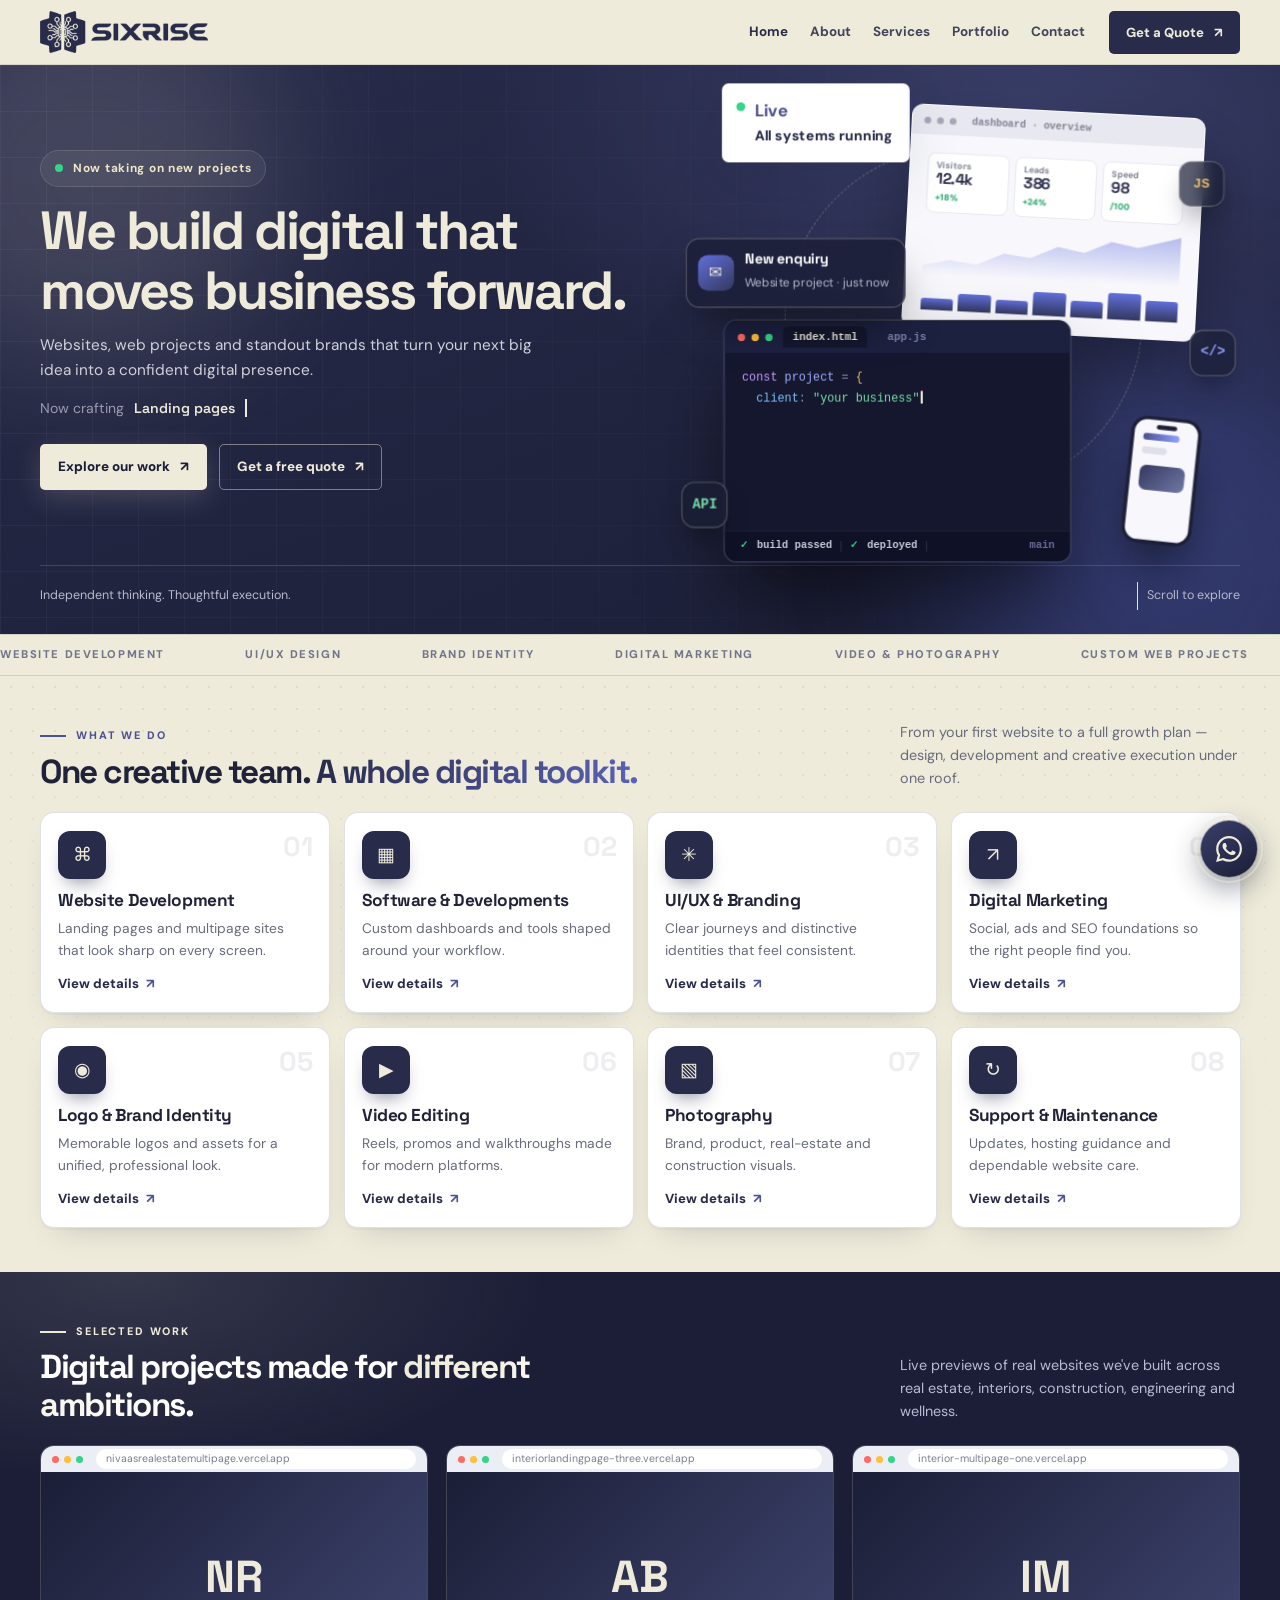
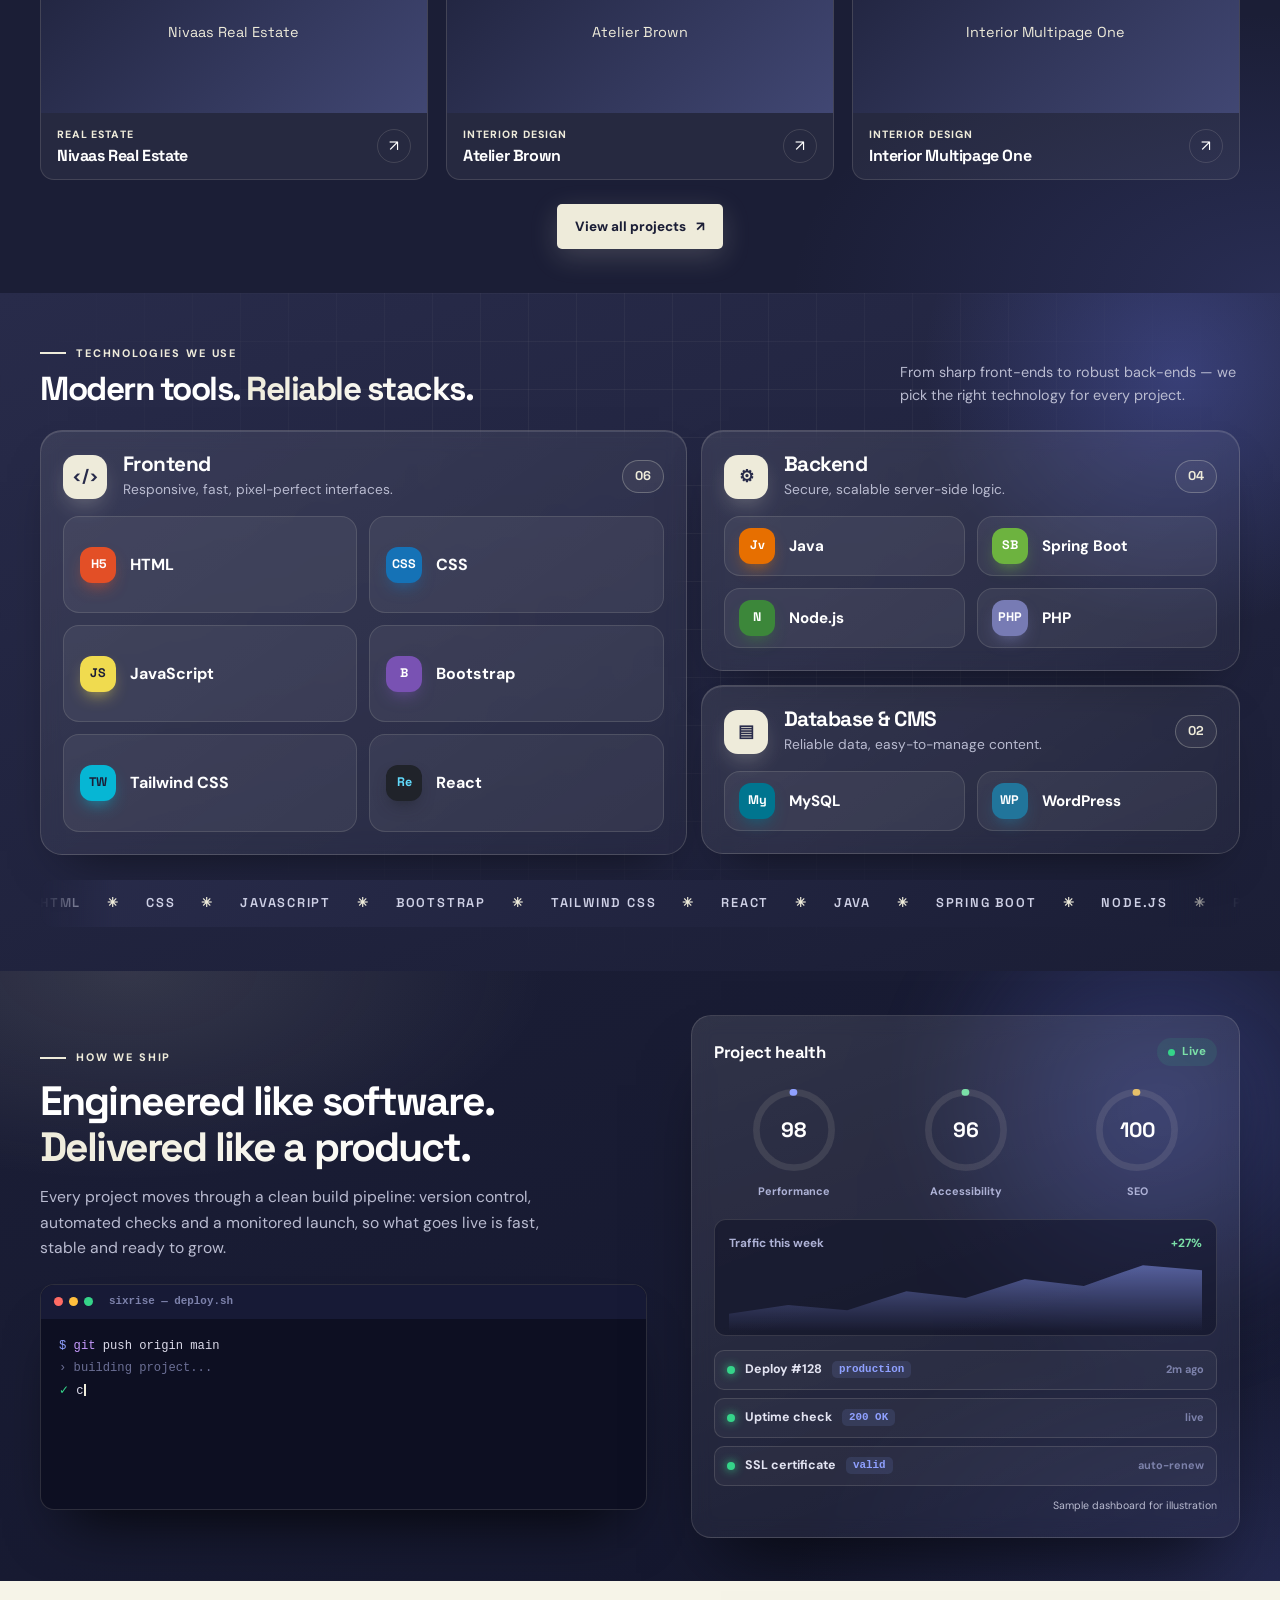
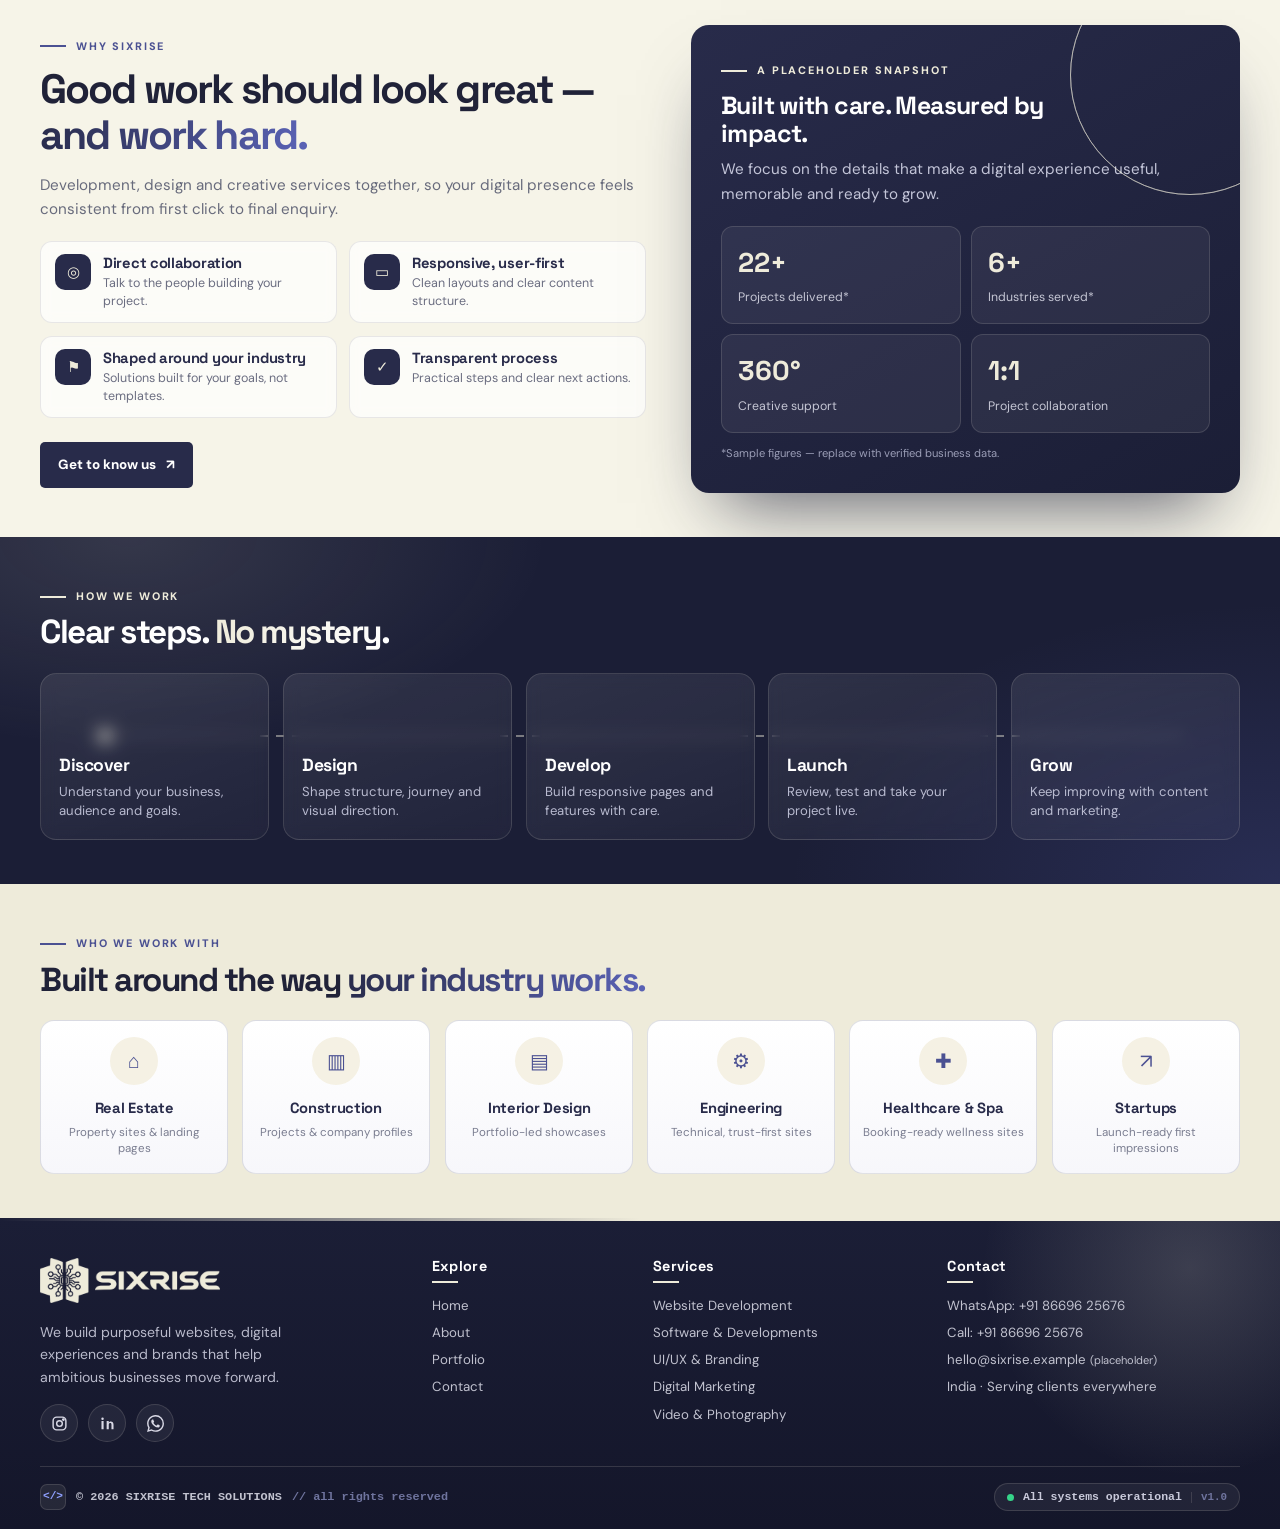
==== commit 11e9d338: "initial commit" ====
--- a/index.html
+++ b/index.html
@@ -5,7 +5,7 @@
     <meta charset="utf-8">
     <meta name="viewport" content="width=device-width, initial-scale=1">
     <meta name="theme-color" content="#282B4A">
-    <meta property="og:site_name" content="SIXRISE Digital Agency">
+    <meta property="og:site_name" content="SIXRISE TECH SOLUTIONS">
     <meta property="og:type" content="website">
     <link rel="icon" href="assets/images/favicon.ico" sizes="any">
     <link rel="icon" href="assets/images/favicon.svg" type="image/svg+xml">
@@ -24,13 +24,13 @@
     <meta property="og:description"
         content="SIXRISE builds professional websites, custom web projects, brand identities and digital experiences for ambitious businesses.">
     <script
-        type="application/ld+json">{"@context":"https://schema.org","@type":"Organization","name":"SIXRISE Digital Agency","description":"Website development, digital products, design and marketing agency","telephone":"+91-86696-25676","url":"https://example.com"}</script>
+        type="application/ld+json">{"@context":"https://schema.org","@type":"Organization","name":"SIXRISE TECH SOLUTIONS","description":"Website development, digital products, design and marketing agency","telephone":"+91-86696-25676","address":{"@type":"PostalAddress","addressLocality":"Pune","addressRegion":"Maharashtra","addressCountry":"IN"},"url":"https://example.com"}</script>
 </head>
 
 <body><a href="#main-content" class="skip-link" style="position:absolute;left:-9999px">Skip to content</a>
     <header class="site-header">
         <div class="container nav-wrap"><a class="brand" href="index.html" aria-label="SIXRISE home"><img
-                    src="assets/images/logo-h-dark.png" alt="SIXRISE Digital Agency" width="190" height="48"></a>
+                    src="assets/images/logo-h-dark.png" alt="SIXRISE TECH SOLUTIONS" width="190" height="48"></a>
             <nav class="nav-links" aria-label="Main navigation"><a href="index.html" data-page="index.html">Home</a><a
                     href="about.html" data-page="about.html">About</a><a href="services.html"
                     data-page="services.html">Services</a><a href="portfolio.html"
@@ -504,7 +504,7 @@
                         <small>(placeholder)</small></a><span>India · Serving clients everywhere</span>
                 </div>
             </div>
-            <div class="footer-bottom"><span class="ft-copy"><b>&lt;/&gt;</b><span>© <span data-year></span> SIXRISE Digital Agency</span><em>// all rights reserved</em></span><span class="ft-status"><i></i>All systems operational<small>v1.0</small></span><button class="to-top"
+            <div class="footer-bottom"><span class="ft-copy"><b>&lt;/&gt;</b><span>© <span data-year></span> SIXRISE TECH SOLUTIONS</span><em>// all rights reserved</em></span><span class="ft-status"><i></i>All systems operational<small>v1.0</small></span><button class="to-top"
                     type="button" aria-label="Back to top">↑</button></div>
         </div>
     </footer><a class="whatsapp-float" href="https://wa.me/918669625676" target="_blank" rel="noopener"
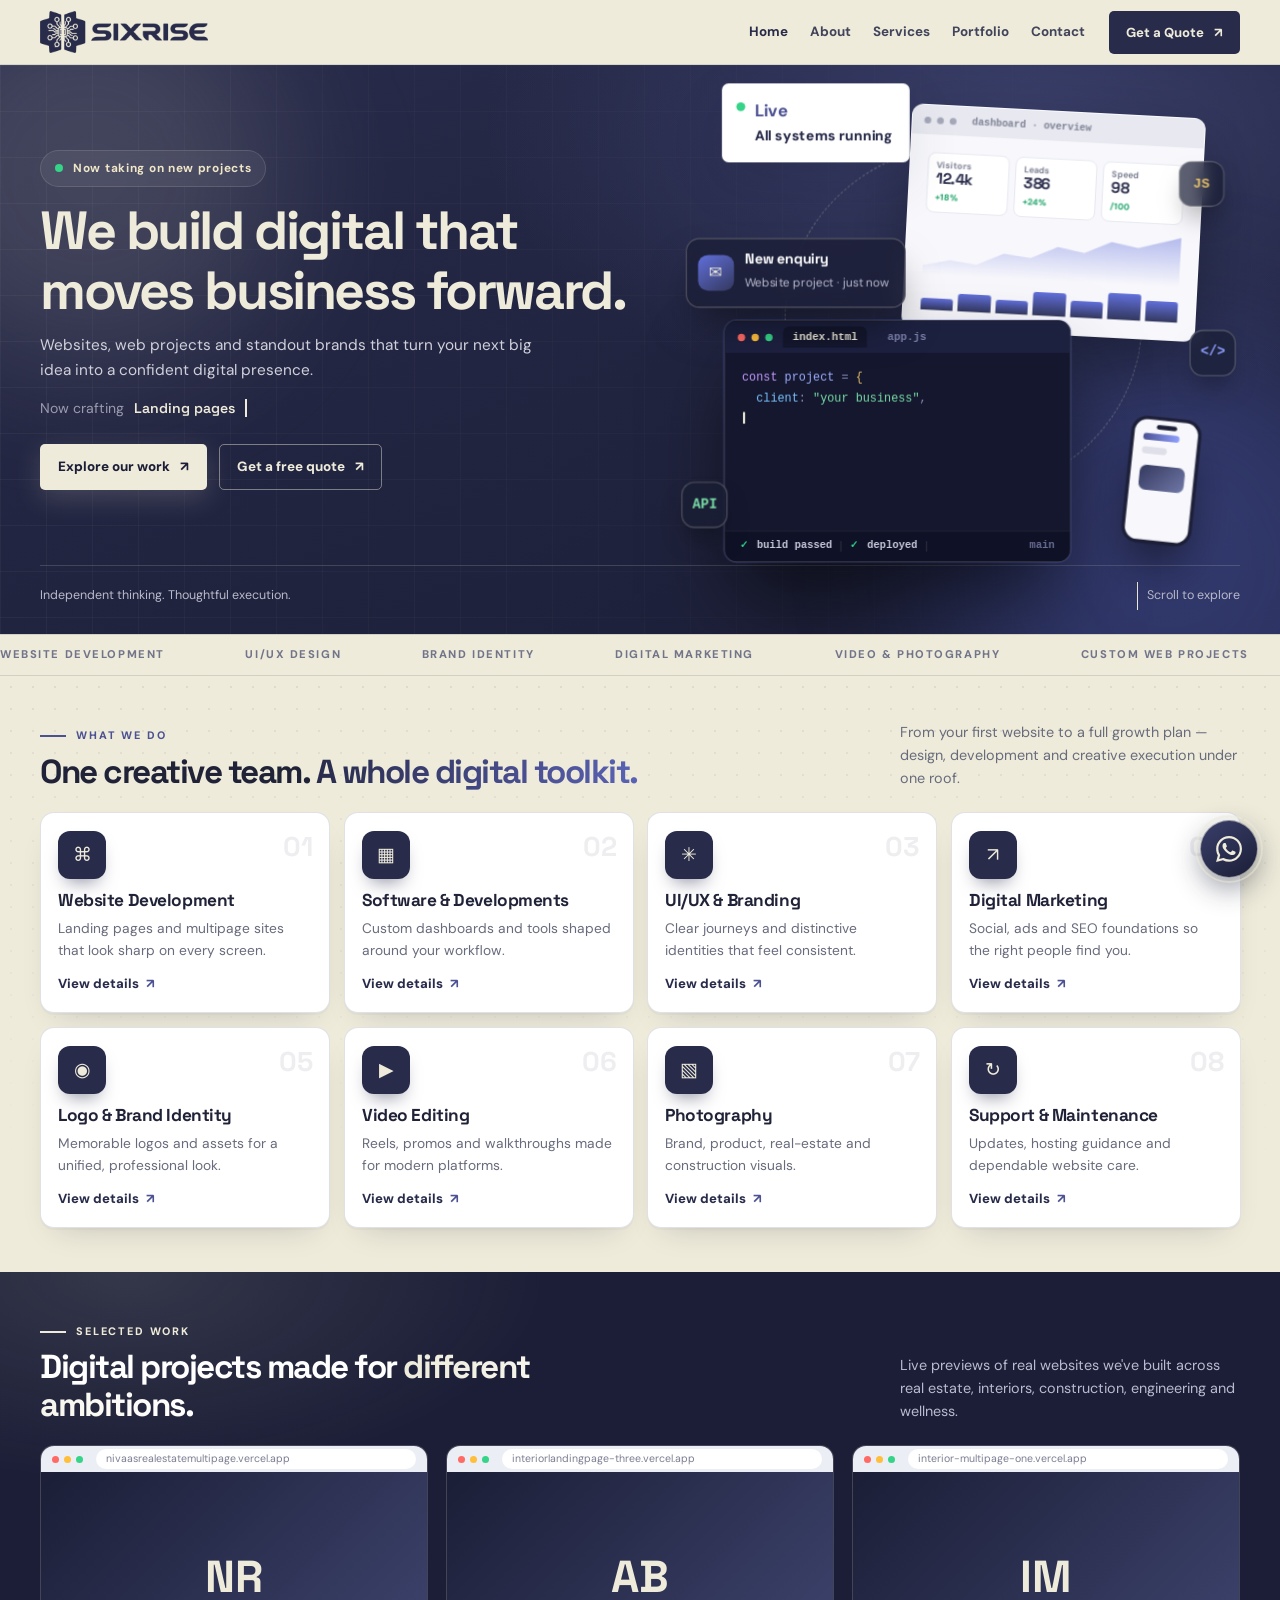
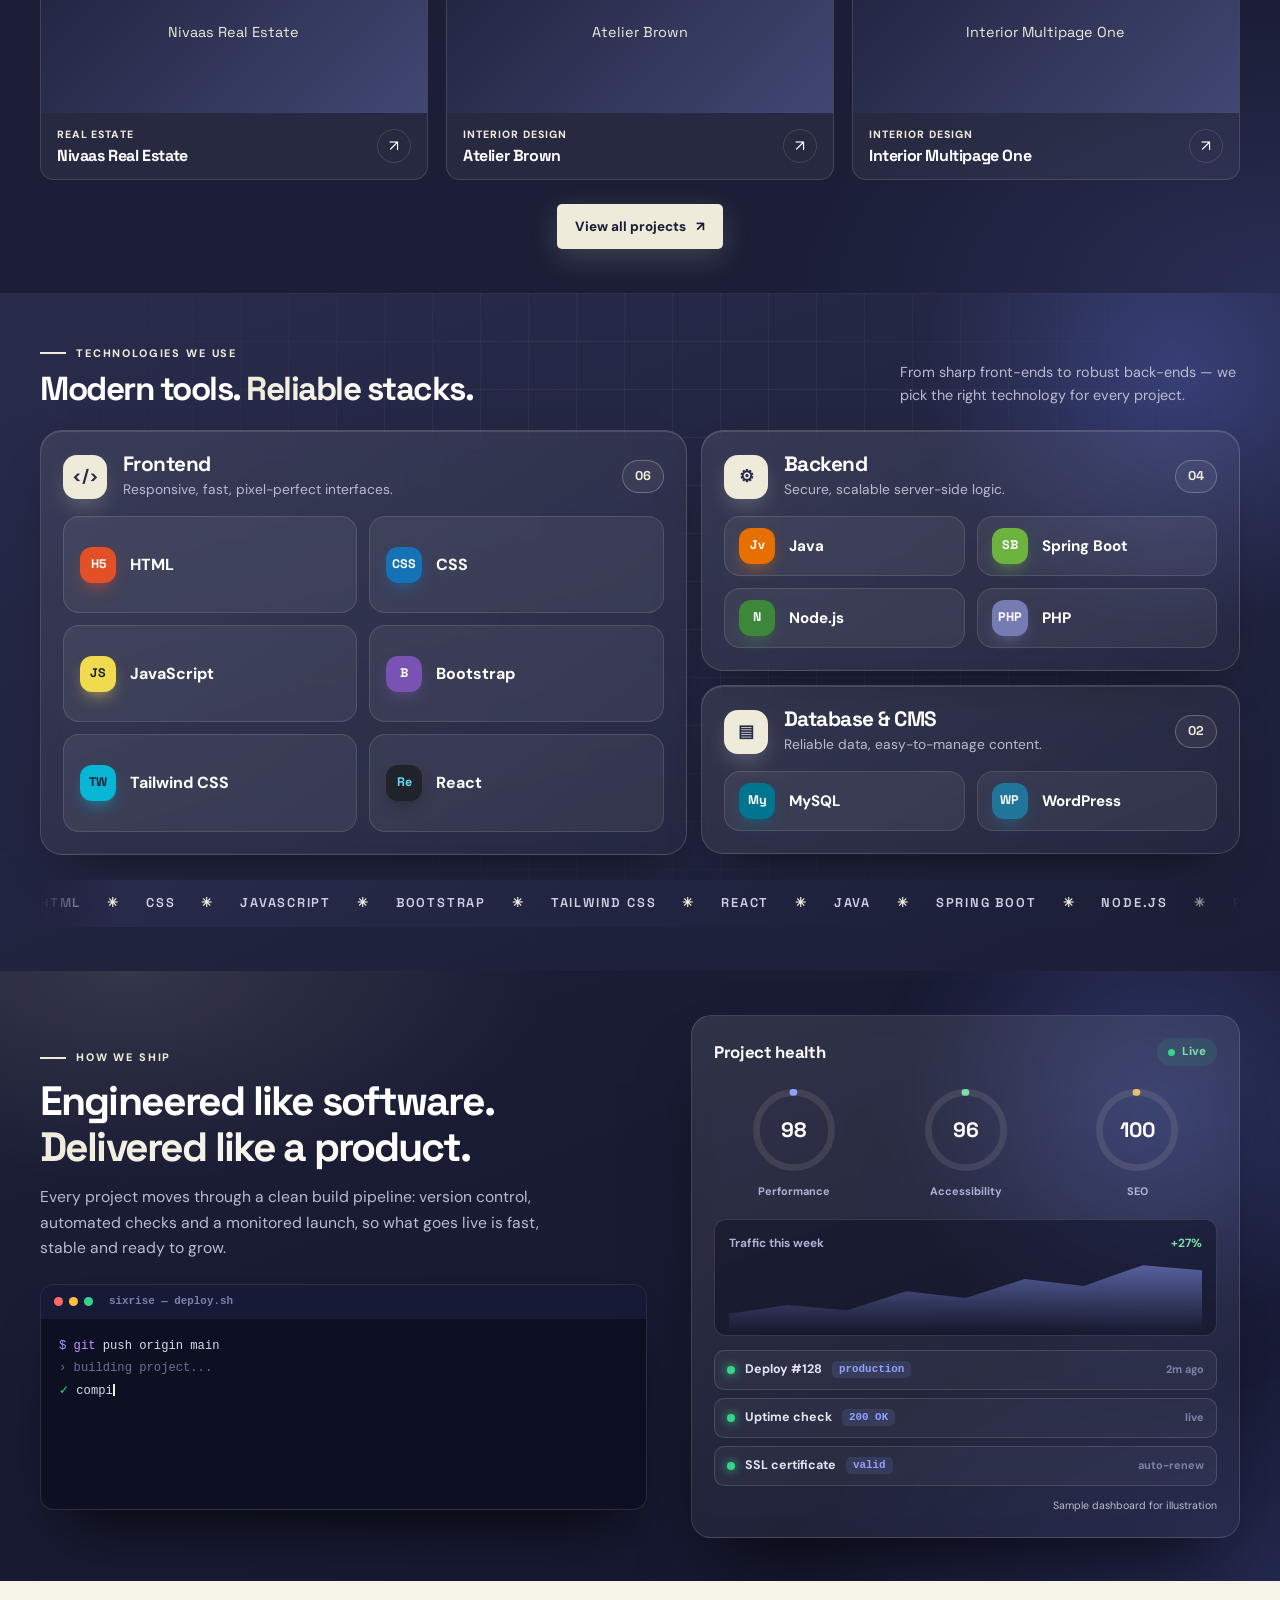
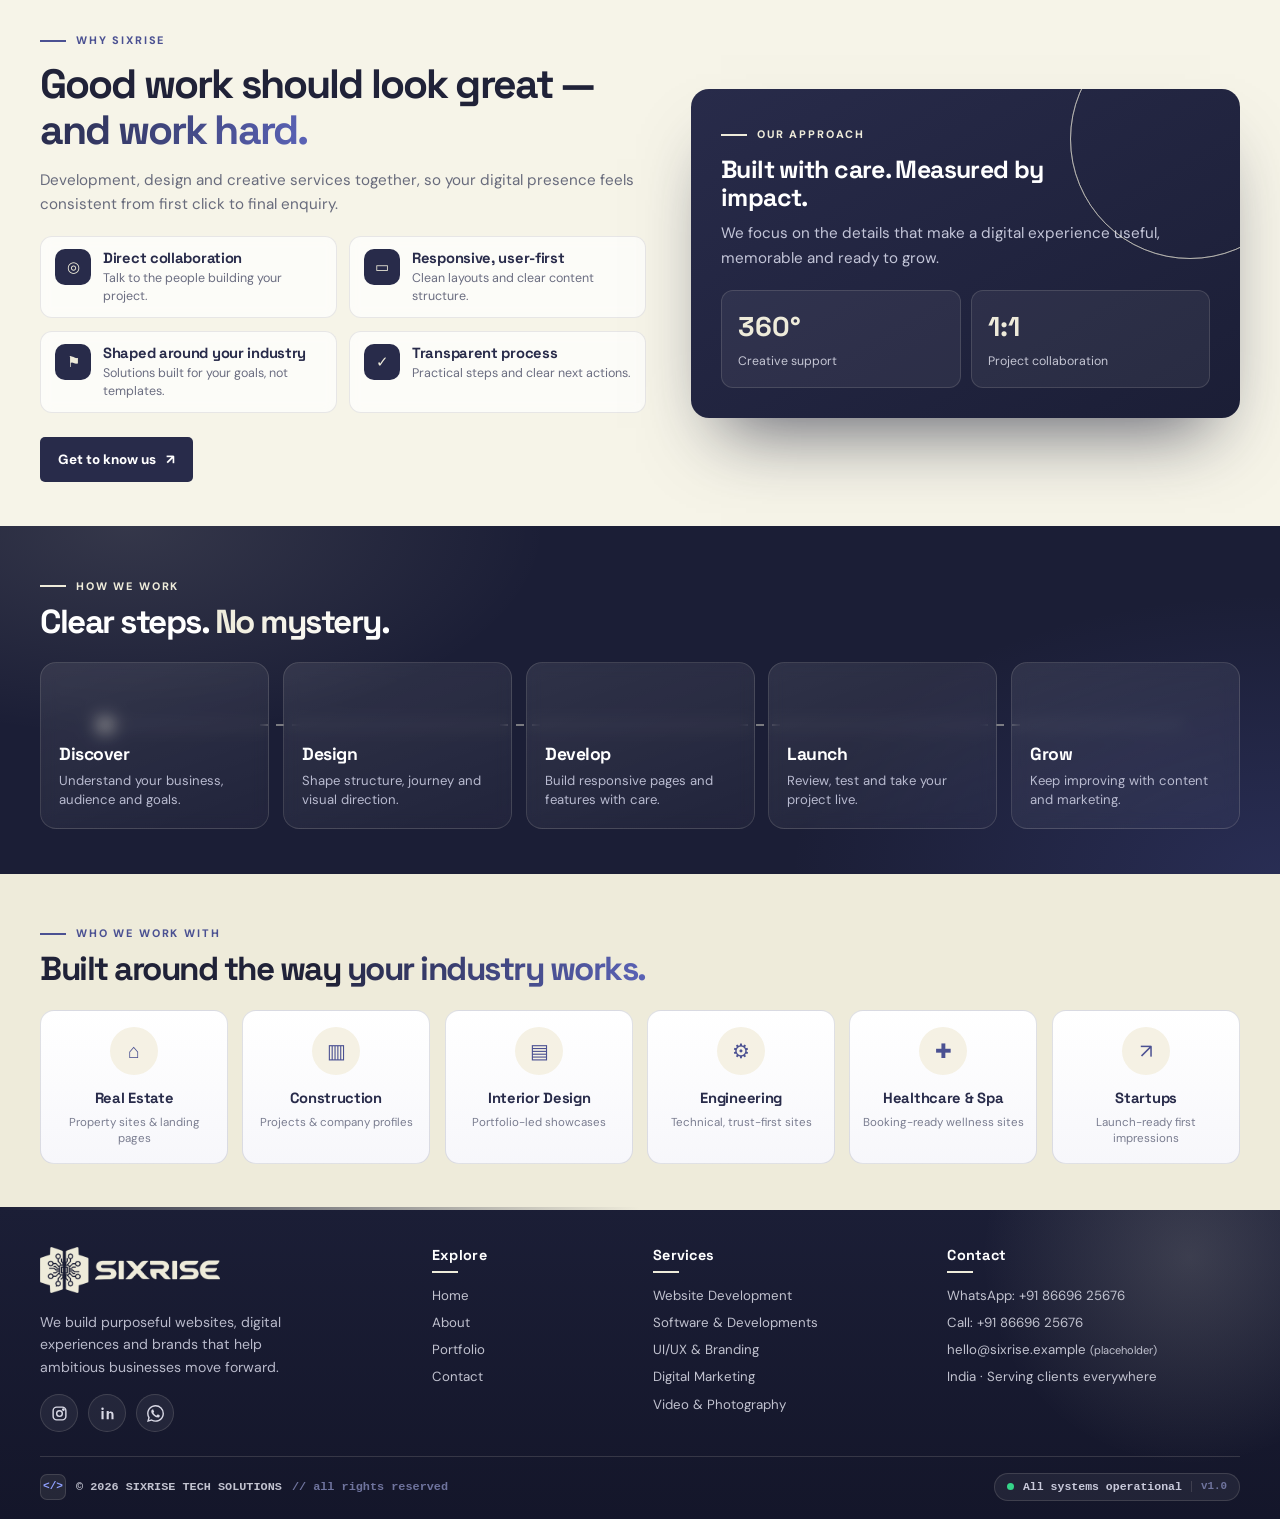
==== commit aa0ac720: "Remove sample stats and uptime claims" ====
--- a/index.html
+++ b/index.html
@@ -24,7 +24,7 @@
     <meta property="og:description"
         content="SIXRISE builds professional websites, custom web projects, brand identities and digital experiences for ambitious businesses.">
     <script
-        type="application/ld+json">{"@context":"https://schema.org","@type":"Organization","name":"SIXRISE TECH SOLUTIONS","description":"Website development, digital products, design and marketing agency","telephone":"+91-86696-25676","address":{"@type":"PostalAddress","addressLocality":"Pune","addressRegion":"Maharashtra","addressCountry":"IN"},"url":"https://example.com"}</script>
+        type="application/ld+json">{"@context":"https://schema.org","@type":"Organization","name":"SIXRISE TECH SOLUTIONS","description":"Website development, digital products, design and marketing agency","telephone":"+91-86696-25676","address":{"@type":"PostalAddress","addressLocality":"Pune","addressRegion":"Maharashtra","addressCountry":"IN"},"url":"https://sixrisetechnologies.vercel.app/"}</script>
 </head>
 
 <body><a href="#main-content" class="skip-link" style="position:absolute;left:-9999px">Skip to content</a>
@@ -373,18 +373,13 @@
                     </div><a class="btn btn-dark" href="about.html">Get to know us <span>↗</span></a>
                 </div>
                 <div class="why-panel reveal reveal-delay-1" data-tilt>
-                    <div class="why-rings"><i></i><i></i><i></i></div><span class="eyebrow">A placeholder
-                        snapshot</span>
+                    <div class="why-rings"><i></i><i></i><i></i></div><span class="eyebrow">Our approach</span>
                     <h3>Built with care. Measured by impact.</h3>
                     <p>We focus on the details that make a digital experience useful, memorable and ready to grow.</p>
                     <div class="stats-grid">
-                        <div class="stat"><strong><span data-count="25">25</span>+</strong><span>Projects
-                                delivered*</span></div>
-                        <div class="stat"><strong><span data-count="6">6</span>+</strong><span>Industries served*</span>
-                        </div>
                         <div class="stat"><strong>360°</strong><span>Creative support</span></div>
                         <div class="stat"><strong>1:1</strong><span>Project collaboration</span></div>
-                    </div><small>*Sample figures — replace with verified business data.</small>
+                    </div>
                 </div>
             </div>
         </section>
